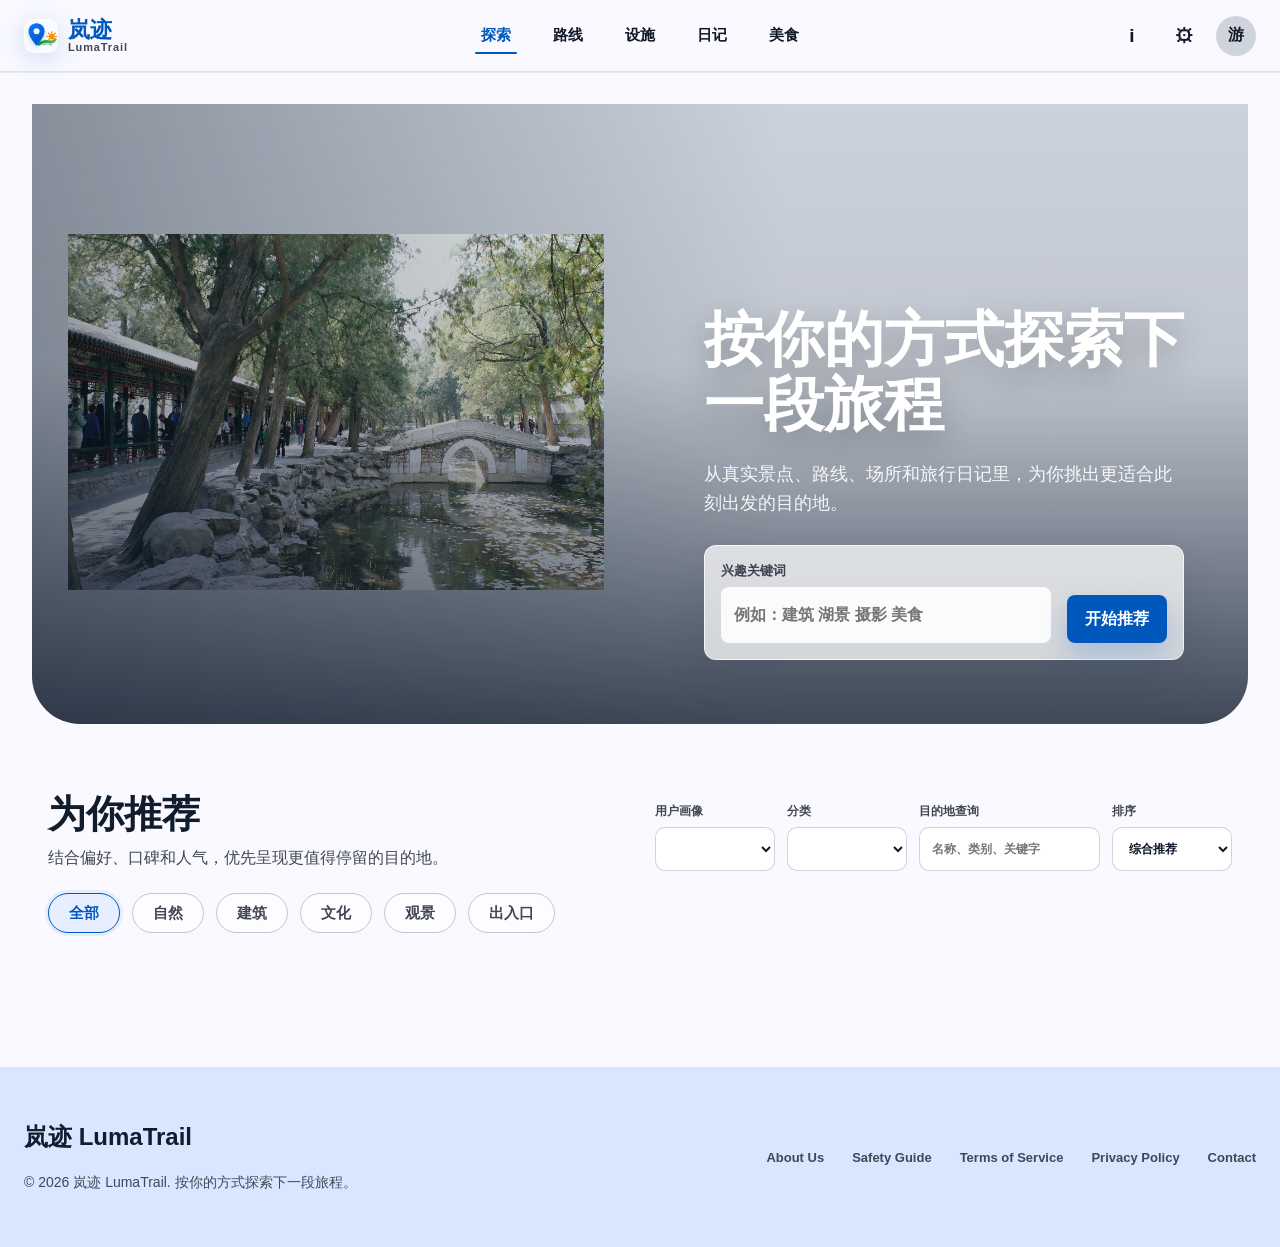
==== web/index.html @ 56fb9deb "Merge branch 'my-feature'" ====
<!doctype html>
<html lang="zh-CN">
<head>
  <meta charset="utf-8">
  <meta name="viewport" content="width=device-width, initial-scale=1">
  <title>岚迹 LumaTrail</title>
  <link rel="icon" href="./assets/brand/lumatrail-logo.svg">
  <link rel="stylesheet" href="./vendor/leaflet.css">
  <link rel="stylesheet" href="./styles.css?v=20260606-brand-lumatrail">
</head>
<body>
  <div class="app-shell">
    <header class="top-nav">
      <a class="brand-mark" href="#recommendView" data-view="recommendView" aria-label="返回岚迹首页">
        <img class="brand-logo" src="./assets/brand/lumatrail-logo.svg" alt="" aria-hidden="true">
        <span class="brand-wordmark">
          <strong>岚迹</strong>
          <small>LumaTrail</small>
        </span>
      </a>
      <nav id="tourTabs" class="tour-tabs" aria-label="功能切换">
        <button type="button" class="tab-button active" data-view="recommendView">探索</button>
        <button type="button" class="tab-button" data-view="routeView">路线</button>
        <button type="button" class="tab-button" data-view="queryView">设施</button>
        <button type="button" class="tab-button" data-view="diaryView">日记</button>
        <button type="button" class="tab-button" data-view="foodView">美食</button>
      </nav>
      <div class="nav-tools" aria-label="用户与状态">
        <button id="statusButton" class="icon-button" type="button" title="数据状态">i</button>
        <button id="settingsButton" class="icon-button" type="button" title="设置">⚙</button>
        <button id="accountButton" class="avatar" type="button" aria-label="当前用户">游</button>
      </div>
    </header>

    <main class="main-stage">
      <section id="recommendView" class="view-panel active explore-view" aria-label="探索与推荐">
        <section class="hero-section">
          <div class="hero-media" aria-hidden="true">
            <img src="./assets/spots/real/summer-long-corridor-commons.jpg" alt="">
          </div>
          <div class="hero-content">
            <h1>按你的方式探索下一段旅程</h1>
            <p>从真实景点、路线、场所和旅行日记里，为你挑出更适合此刻出发的目的地。</p>
            <div class="hero-search glass-panel">
              <label class="search-field" for="preferenceInput">
                <span>兴趣关键词</span>
                <input id="preferenceInput" type="search" placeholder="例如：建筑 湖景 摄影 美食">
              </label>
              <button id="recommendButton" class="primary-button" type="button">开始推荐</button>
            </div>
          </div>
        </section>

        <section class="content-band">
          <div class="section-heading">
            <div>
              <h2>为你推荐</h2>
              <p>结合偏好、口碑和人气，优先呈现更值得停留的目的地。</p>
            </div>
            <div class="inline-controls">
              <label>用户画像<select id="userSelect"></select></label>
              <label>分类<select id="recommendCategory"></select></label>
              <label>目的地查询<input id="recommendKeyword" type="search" placeholder="名称、类别、关键字"></label>
              <label>排序<select id="recommendSort">
                <option value="composite">综合推荐</option>
                <option value="heat">热度优先</option>
                <option value="rating">评分优先</option>
                <option value="interest">兴趣优先</option>
              </select></label>
            </div>
          </div>
          <div class="category-rail" aria-label="推荐分类">
            <button type="button" class="chip active" data-category="">全部</button>
            <button type="button" class="chip" data-category="自然">自然</button>
            <button type="button" class="chip" data-category="建筑">建筑</button>
            <button type="button" class="chip" data-category="文化">文化</button>
            <button type="button" class="chip" data-category="观景">观景</button>
            <button type="button" class="chip" data-category="出入口">出入口</button>
          </div>
          <div id="recommendAlgorithmNote" class="algorithm-note" aria-live="polite"></div>
          <div id="recommendResults" class="destination-grid"></div>
        </section>
      </section>

      <section id="routeView" class="view-panel route-view" aria-label="路线规划">
        <section class="route-shell">
          <div class="map-panel" aria-label="地图区域">
            <div id="map" class="map-canvas"></div>
            <div id="mapFallback" class="fallback-map" hidden>
              <p>地图底图暂未加载，仍可查看节点、路线和推荐结果。</p>
            </div>
            <div id="loadingState" class="loading-state">正在加载目的地地图和道路...</div>
            <div class="map-floating glass-panel">
              <label>地图范围</label>
              <div class="fixed-map-region" aria-label="当前地图范围">颐和园</div>
              <label for="nodeSearchInput">地图节点搜索</label>
              <input id="nodeSearchInput" type="search" placeholder="东宫门、长廊、苏州街..." autocomplete="off">
            </div>
          </div>

          <aside class="route-sidebar" aria-label="路线详情">
            <div class="section-heading compact">
              <div>
                <h1>路线规划</h1>
                <p>选择起点和想去的地方，生成一条更顺路的游览动线。</p>
              </div>
            </div>

            <div class="planner-card glass-panel">
              <p class="eyebrow">当前目的地</p>
              <label>旅行区域<select id="regionPackSelect"></select></label>
            </div>

            <div class="planner-card glass-panel">
              <div class="form-grid">
                <label>起点<select id="startSelect"></select></label>
                <label>终点<select id="goalSelect"></select></label>
              </div>
              <div class="mode-toggle" role="group" aria-label="交通方式">
                <button type="button" class="mode-button active" data-mode="walk">步行</button>
                <button type="button" class="mode-button" data-mode="bike">骑行</button>
              </div>
              <label class="strategy-select">路线策略<select id="routeStrategySelect">
                <option value="distance">最短距离</option>
                <option value="time">最短时间</option>
                <option value="congestion">避开拥挤</option>
                <option value="transport">混合交通</option>
              </select></label>
              <button id="routeButton" type="button" class="primary-button full">生成游览路线</button>
            </div>

            <div class="planner-card glass-panel">
              <p class="eyebrow">室内导航策略</p>
              <label>室内建筑<select id="indoorBuildingSelect"></select></label>
              <div class="form-grid">
                <label>室内起点<select id="indoorStartSelect"></select></label>
                <label>室内终点<select id="indoorGoalSelect"></select></label>
              </div>
              <button id="indoorRouteButton" class="secondary-button full" type="button">生成室内路径</button>
              <div id="indoorRouteResult" class="indoor-result">选择建筑后，可规划室内楼层之间的最短路径。</div>
            </div>

            <div class="quick-filters" aria-label="设施快捷筛选">
              <button type="button" class="chip facility-chip" data-facility="卫生间">卫生间</button>
              <button type="button" class="chip facility-chip" data-facility="咖啡">咖啡</button>
              <button type="button" class="chip facility-chip" data-facility="游客服务">游客服务</button>
              <button type="button" class="chip facility-chip" data-facility="商店">商店</button>
            </div>

            <div class="section-row">
              <h2>多点游览</h2>
              <button id="runMultiButton" type="button" class="small-button">生成环游路线</button>
            </div>
            <div id="multiStopList" class="multi-stop-list"></div>

            <section id="route-summary" class="result-card timeline-card" aria-live="polite">
              <p class="eyebrow">路线提示</p>
              <h3>选择一个终点，地图会为你亮起路线</h3>
              <p>路线卡片会显示预计距离、时间和沿途重点停留点。</p>
            </section>

            <section id="detail-panel" class="detail-panel route-detail-panel" aria-label="地点详情">
              <div class="empty-detail">
                <p class="eyebrow">地点详情</p>
                <h2>选择地图或结果中的地点</h2>
                <p>这里会显示图片、简介、评分、热度、坐标和路线操作。</p>
              </div>
            </section>

            <section class="node-browser glass-panel">
              <div class="section-row">
                <h2>地点列表</h2>
                <span class="algorithm-badge">地图</span>
              </div>
              <div id="nodeList" class="node-list" aria-live="polite"></div>
            </section>
          </aside>
        </section>
      </section>

      <section id="queryView" class="view-panel" aria-label="场所查询">
        <section class="page-header">
          <h1>附近设施</h1>
          <p>从当前位置出发，快速找到卫生间、商店、服务中心和休息点。</p>
        </section>
        <div class="tool-layout">
          <aside class="filter-panel glass-panel">
            <label>当前位置<select id="facilityOriginSelect"></select></label>
            <label>设施类型<select id="facilityTypeSelect"></select></label>
            <label>搜索范围<select id="facilityRangeSelect">
              <option value="300">300 米内</option>
              <option value="600" selected>600 米内</option>
              <option value="1000">1000 米内</option>
              <option value="99999">全部可达</option>
            </select></label>
            <label>关键词<input id="facilityKeyword" type="search" placeholder="例如：卫生间、游客服务、商店"></label>
            <button id="facilitySearchButton" class="primary-button full" type="button">查询设施</button>
          </aside>
          <div id="facilityResults" class="result-list card-list">
            <div class="results-welcome">
              <div class="welcome-illustration">📍</div>
              <h3>查找附近设施</h3>
              <p>选择当前位置与设施类型，点击「查询设施」即可查看卫生间、商店、服务中心等周边设施。</p>
              <div class="welcome-hints">
                <span>🚻 卫生间</span><span>☕ 咖啡厅</span><span>🛍️ 商店</span><span>ℹ️ 游客服务</span>
              </div>
            </div>
          </div>
        </div>
      </section>

      <section id="diaryView" class="view-panel diary-view" aria-label="旅游日记">
        <section class="diary-hero">
          <div>
            <h1>分享你的旅程</h1>
            <p>上传照片、整理文字，让一次游览变成可浏览、可交流的旅行故事。</p>
          </div>
          <div class="upload-panel glass-panel">
            <div class="diary-compose">
              <div class="form-grid">
                <label>日记标题<input id="diaryTitleInput" type="text" placeholder="例如：长廊和昆明湖半日游"></label>
                <label>目的地<input id="diaryDestinationInput" type="text" placeholder="例如：颐和园"></label>
              </div>
              <label>正文<textarea id="diaryContentInput" rows="4" placeholder="记录文字、照片说明、视频片段描述等"></textarea></label>
              <div class="form-grid">
                <label>标签<input id="diaryTagsInput" type="text" placeholder="建筑,湖景,摄影"></label>
                <label>媒体说明<input id="diaryMediaInput" type="text" placeholder="照片/视频文件名或描述"></label>
              </div>
              <label>图片/视频<input id="diaryMediaFileInput" type="file" accept="image/*,video/*" multiple></label>
              <button id="diaryCreateButton" class="primary-button" type="button">保存日记</button>
              <button id="diaryExportButton" class="secondary-button" type="button">导出日记 JSON</button>
              <p class="diary-export-note">导出后可同步到项目数据目录，方便继续维护日记内容。</p>
            </div>
            <button id="aigcDraftButton" class="secondary-button" type="button">填入日记草稿</button>
            <button id="aigcAnimationButton" class="primary-button" type="button">AI 生成分镜脚本</button>
            <button id="aigcImagesButton" class="secondary-button" type="button">AI 分镜配图</button>
            <button id="aigcVideoButton" class="secondary-button" type="button">AI 旅行视频</button>
            <button id="aigcPipelineButton" class="primary-button" type="button">一键生成（脚本+图+视频）</button>
            <p id="aigcServiceStatus" class="aigc-service-status">正在检测 AIGC 服务…</p>
            <div id="aigcStoryboard" class="storyboard-output">
              <div class="storyboard-placeholder">
                <div class="storyboard-icon">🎬</div>
                <p>旅行故事板</p>
                <p class="storyboard-hint">填写日记后，可调用千问 + 万相生成真实分镜、配图与短视频；默认使用免费额度更高的模型组合，未配置 API 时自动回退本地模拟。</p>
              </div>
            </div>
          </div>
        </section>
        <section class="content-band">
          <div class="section-heading">
            <div>
              <h2>社区日记</h2>
              <p>浏览大家的旅行故事，也可以按目的地、标题和正文查找灵感。</p>
            </div>
            <div class="inline-controls">
              <label>范围<select id="diaryScopeSelect">
                <option value="all">全部日记</option>
                <option value="mine">我的日记</option>
              </select></label>
              <label>排序<select id="diarySort">
                <option value="heat">热度优先</option>
                <option value="rating">评分优先</option>
                <option value="interest">兴趣匹配</option>
              </select></label>
              <label>检索方式<select id="diarySearchMode">
                <option value="fulltext">全文检索</option>
                <option value="title">标题精确</option>
                <option value="destination">目的地</option>
              </select></label>
              <label>关键词<input id="diaryKeyword" type="search" placeholder="长廊、夕阳、苏州街"></label>
              <button id="diarySearchButton" class="secondary-button" type="button">检索</button>
            </div>
          </div>
          <div id="diaryAlgorithmNote" class="algorithm-note" aria-live="polite"></div>
          <div id="diaryPager" class="diary-pager" aria-label="日记分页"></div>
          <div id="diaryResults" class="diary-masonry"></div>
        </section>
      </section>

      <section id="foodView" class="view-panel" aria-label="美食推荐">
        <section class="page-header">
          <h1>周边美食</h1>
          <p>根据当前位置、菜系偏好、口碑和步行距离，挑出更合适的休息与用餐地点。</p>
        </section>
        <div class="tool-layout">
          <aside class="filter-panel glass-panel">
            <label>当前景点<select id="foodSpotSelect"></select></label>
            <label>菜系<select id="cuisineSelect"></select></label>
            <label>排序<select id="foodSortSelect">
              <option value="composite">综合推荐</option>
              <option value="heat">热度优先</option>
              <option value="rating">评分优先</option>
              <option value="distance">距离最近</option>
            </select></label>
            <label>模糊搜索<input id="foodKeyword" type="search" placeholder="北京菜、咖啡、烤鸭"></label>
            <button id="foodRecommendButton" class="primary-button full" type="button">推荐美食</button>
          </aside>
          <div id="foodAlgorithmNote" class="algorithm-note" aria-live="polite"></div>
          <div id="foodResults" class="result-list card-list">
            <div class="results-welcome">
              <div class="welcome-illustration">🍽️</div>
              <h3>探索周边美食</h3>
              <p>选择当前景点与菜系偏好，点击「推荐美食」发现附近餐厅，结合评分、热度和距离智能排序。</p>
              <div class="welcome-hints">
                <span>🥘 北京菜</span><span>☕ 咖啡</span><span>🍜 面馆</span><span>🥤 茶饮</span>
              </div>
            </div>
          </div>
        </div>
      </section>

    </main>

    <footer class="site-footer" aria-label="全局页脚">
      <div class="footer-inner">
        <div class="footer-brand">
          <strong>岚迹 LumaTrail</strong>
          <p>© 2026 岚迹 LumaTrail. 按你的方式探索下一段旅程。</p>
        </div>
        <nav class="footer-links" aria-label="辅助链接">
          <a href="#recommendView" data-view="recommendView">About Us</a>
          <a href="#routeView" data-view="routeView">Safety Guide</a>
          <a href="#diaryView" data-view="diaryView">Terms of Service</a>
          <a href="#foodView" data-view="foodView">Privacy Policy</a>
          <a href="#queryView" data-view="queryView">Contact</a>
        </nav>
      </div>
    </footer>

    <div id="diaryModal" class="diary-modal" hidden role="dialog" aria-modal="true" aria-labelledby="diaryModalTitle">
      <div class="diary-modal-backdrop" data-diary-close></div>
      <article class="diary-modal-card" tabindex="-1">
        <button class="diary-modal-close" type="button" data-diary-close aria-label="关闭日记详情">×</button>
        <img id="diaryModalImage" class="diary-modal-image" src="./assets/spots/real/summer-seventeen-arch-bridge.jpg" alt="">
        <div class="diary-modal-body">
          <div id="diaryModalMeta" class="diary-card-meta"></div>
          <h2 id="diaryModalTitle"></h2>
          <p id="diaryModalContent"></p>
          <div id="diaryModalTags" class="diary-tag-row"></div>
          <div class="diary-review-panel" aria-label="日记评分与评论">
            <div class="review-header">
              <strong>给这篇日记评分</strong>
              <span id="diaryReviewHint">选择 1-5 星并留下评论</span>
            </div>
            <div id="diaryStarPicker" class="star-picker" role="radiogroup" aria-label="选择评分">
              <button type="button" role="radio" data-rating="1" aria-label="1 星">★</button>
              <button type="button" role="radio" data-rating="2" aria-label="2 星">★</button>
              <button type="button" role="radio" data-rating="3" aria-label="3 星">★</button>
              <button type="button" role="radio" data-rating="4" aria-label="4 星">★</button>
              <button type="button" role="radio" data-rating="5" aria-label="5 星">★</button>
            </div>
            <textarea id="diaryCommentInput" rows="3" placeholder="写下你的观感，比如路线是否有帮助、照片是否吸引你..."></textarea>
            <button id="diarySubmitReviewButton" class="primary-button diary-submit-review" type="button">提交评价</button>
          </div>
          <section class="diary-comments" aria-label="日记评论">
            <div class="review-header">
              <strong>评论</strong>
              <span id="diaryCommentCount">0 条</span>
            </div>
            <div id="diaryCommentList" class="diary-comment-list"></div>
          </section>
        </div>
      </article>
    </div>

    <div id="accountModal" class="app-modal" hidden role="dialog" aria-modal="true" aria-labelledby="accountModalTitle">
      <div class="app-modal-backdrop" data-modal-close="accountModal"></div>
      <article class="app-modal-card account-card" tabindex="-1">
        <button class="diary-modal-close" type="button" data-modal-close="accountModal" aria-label="关闭账号面板">×</button>
        <div class="modal-heading account-heading">
          <div>
            <p class="eyebrow">Account</p>
            <h2 id="accountModalTitle">我的岚迹账号</h2>
          </div>
          <span id="accountIdBadge" class="account-id-badge">ID --</span>
        </div>
        <section class="account-profile">
          <div class="account-avatar" id="accountAvatarLarge">游</div>
          <div>
            <h3 id="accountNameDisplay">未登录</h3>
            <p id="accountEmailDisplay">登录后，推荐、日记评论、路线偏好和界面设置会保存在当前浏览器。</p>
            <p id="accountBioDisplay" class="account-bio">把这里当成你的旅行首页。</p>
          </div>
        </section>
        <div class="account-stats">
          <span><strong id="profileDiaryCount">0</strong>日记</span>
          <span><strong id="profileCommentCount">0</strong>评论</span>
          <span><strong id="profilePreferenceCount">0</strong>偏好</span>
        </div>
        <div class="account-workspace">
          <aside class="account-sidebar" aria-label="账号中心导航">
            <button class="account-tab-button active" type="button" data-account-tab="overviewPanel">概览</button>
            <button class="account-tab-button" type="button" data-account-tab="profilePanel">个人资料</button>
            <button class="account-tab-button" type="button" data-account-tab="preferencePanel">旅行偏好</button>
            <button class="account-tab-button" type="button" data-account-tab="securityPanel">账号安全</button>
            <button class="account-tab-button" type="button" data-account-tab="switchPanel">切换账号</button>
          </aside>
          <div class="account-panels">
            <section id="overviewPanel" class="account-section active" data-account-panel>
              <div class="account-section-title">
                <h3>账号概览</h3>
                <p>你的旅行资料会影响推荐、路线默认方式和日记互动身份。</p>
              </div>
              <div class="account-overview-grid">
                <article>
                  <span>账号身份</span>
                  <strong id="overviewAccountLabel">游客账号</strong>
                  <p id="overviewAccountMeta">当前浏览器本地保存</p>
                </article>
                <article>
                  <span>默认偏好</span>
                  <strong id="overviewPreferenceLabel">历史 / 建筑</strong>
                  <p>用于探索页的个性化排序</p>
                </article>
                <article>
                  <span>出行方式</span>
                  <strong id="overviewRouteLabel">步行</strong>
                  <p>路线页会优先使用该方式</p>
                </article>
              </div>
              <div class="account-actions">
                <button class="primary-button" type="button" data-account-tab="profilePanel">编辑资料</button>
                <button class="secondary-button" type="button" data-account-tab="preferencePanel">调整偏好</button>
              </div>
            </section>
            <section id="profilePanel" class="account-section" data-account-panel>
              <div class="account-section-title">
                <h3>个人资料</h3>
                <p>这些信息会展示在你的日记、评论和个人化推荐中。</p>
              </div>
              <div class="form-grid">
                <label>账号 ID<input id="profileIdInput" type="number" min="1" step="1" placeholder="可改为容易记住的数字 ID"></label>
                <label>昵称<input id="profileNameInput" type="text" placeholder="例如：湖边漫游者"></label>
              </div>
              <div class="form-grid">
                <label>邮箱<input id="profileEmailInput" type="email" placeholder="you@example.com"></label>
                <label>所在城市<input id="profileHomeCityInput" type="text" placeholder="例如：北京"></label>
              </div>
              <label>个人简介<textarea id="profileBioInput" rows="3" placeholder="写一句你喜欢怎样旅行"></textarea></label>
              <div class="account-actions">
                <button id="saveProfileButton" class="primary-button" type="button">保存资料</button>
                <button id="logoutButton" class="secondary-button" type="button">退出登录</button>
              </div>
            </section>
            <section id="preferencePanel" class="account-section" data-account-panel>
              <div class="account-section-title">
                <h3>旅行偏好</h3>
                <p>系统会根据这些偏好调整目的地、日记和路线体验。</p>
              </div>
              <label>兴趣标签<input id="profileTagsInput" type="text" placeholder="湖景, 摄影, 安静"></label>
              <div class="form-grid">
                <label>默认出行方式<select id="profileRouteModeSelect">
                  <option value="walk">步行</option>
                  <option value="bike">骑行</option>
                </select></label>
                <label>头像颜色<select id="profileAvatarColorSelect">
                  <option value="#0058bc">海湾蓝</option>
                  <option value="#008733">庭院绿</option>
                  <option value="#fd8b00">日落橙</option>
                  <option value="#7c3aed">花影紫</option>
                </select></label>
              </div>
              <button id="savePreferenceButton" class="primary-button full" type="button">保存偏好</button>
            </section>
            <section id="securityPanel" class="account-section" data-account-panel>
              <div class="account-section-title">
                <h3>账号安全</h3>
                <p>这是本地演示账号密码，只保存在当前浏览器中。</p>
              </div>
              <div class="form-grid">
                <label>当前密码<input id="currentPasswordInput" type="password" autocomplete="current-password" placeholder="演示账号默认 demo123"></label>
                <label>新密码<input id="newPasswordInput" type="password" autocomplete="new-password" placeholder="至少 6 位"></label>
              </div>
              <button id="savePasswordButton" class="primary-button" type="button">更新密码</button>
            </section>
            <section id="switchPanel" class="account-section" data-account-panel>
              <div class="account-section-title">
                <h3>切换或创建账号</h3>
                <p>可以使用演示账号快速切换，也可以创建一个新的本地旅行身份。</p>
              </div>
              <div class="account-auth-grid">
                <div class="account-auth-card">
                  <h4>登录已有账号</h4>
                  <label>账号 ID 或邮箱<input id="loginIdentifierInput" type="text" autocomplete="username" placeholder="例如：1 或 you@example.com"></label>
                  <label>密码<input id="loginPasswordInput" type="password" autocomplete="current-password" placeholder="演示账号默认 demo123"></label>
                  <label>快速选择演示账号<select id="loginUserSelect"></select></label>
                  <div class="account-actions">
                    <button id="loginButton" class="primary-button" type="button">登录</button>
                    <button id="quickLoginButton" class="secondary-button" type="button">使用所选账号</button>
                  </div>
                </div>
                <div class="account-auth-card">
                  <h4>创建新账号</h4>
                  <label>昵称<input id="signupNameInput" type="text" autocomplete="name" placeholder="例如：颐和园探索者"></label>
                  <label>邮箱<input id="signupEmailInput" type="email" autocomplete="email" placeholder="new@example.com"></label>
                  <div class="form-grid">
                    <label>密码<input id="signupPasswordInput" type="password" autocomplete="new-password" placeholder="至少 6 位"></label>
                    <label>城市<input id="signupHomeCityInput" type="text" placeholder="例如：北京"></label>
                  </div>
                  <label>偏好标签<input id="signupTagsInput" type="text" placeholder="建筑, 湖景, 美食"></label>
                  <button id="signupButton" class="secondary-button full" type="button">创建并登录</button>
                </div>
              </div>
            </section>
          </div>
        </div>
        <p id="accountFeedback" class="modal-feedback" aria-live="polite"></p>
      </article>
    </div>

    <div id="statusModal" class="app-modal" hidden role="dialog" aria-modal="true" aria-labelledby="statusModalTitle">
      <div class="app-modal-backdrop" data-modal-close="statusModal"></div>
      <article class="app-modal-card compact-modal-card">
        <button class="diary-modal-close" type="button" data-modal-close="statusModal" aria-label="关闭状态面板">×</button>
        <div class="modal-heading">
          <p class="eyebrow">Status</p>
          <h2 id="statusModalTitle">数据状态</h2>
        </div>
        <div id="statusSummary" class="status-grid"></div>
      </article>
    </div>

    <div id="settingsModal" class="app-modal" hidden role="dialog" aria-modal="true" aria-labelledby="settingsModalTitle">
      <div class="app-modal-backdrop" data-modal-close="settingsModal"></div>
      <article class="app-modal-card compact-modal-card">
        <button class="diary-modal-close" type="button" data-modal-close="settingsModal" aria-label="关闭设置面板">×</button>
        <div class="modal-heading">
          <p class="eyebrow">Settings</p>
          <h2 id="settingsModalTitle">应用设置</h2>
        </div>
        <label>视觉模式<select id="themeSelect">
          <option value="light">明亮旅行风格</option>
          <option value="soft">柔和浅蓝风格</option>
        </select></label>
        <label>默认打开页面<select id="defaultViewSelect">
          <option value="recommendView">探索</option>
          <option value="routeView">路线</option>
          <option value="queryView">设施</option>
          <option value="diaryView">日记</option>
          <option value="foodView">美食</option>
        </select></label>
        <label>默认路线方式<select id="defaultRouteModeSelect">
          <option value="walk">步行</option>
          <option value="bike">骑行</option>
        </select></label>
        <label>日记默认排序<select id="defaultDiarySortSelect">
          <option value="heat">热度优先</option>
          <option value="rating">评分优先</option>
          <option value="interest">兴趣匹配</option>
        </select></label>
        <label class="toggle-row"><input id="aigcEnabledToggle" type="checkbox"> 启用真实 AIGC 分镜接口</label>
        <label>AIGC Base URL<input id="aigcBaseUrlInput" type="url" placeholder="https://dashscope.aliyuncs.com/compatible-mode/v1"></label>
        <label>AIGC 模型<input id="aigcModelInput" type="text" placeholder="qwen-plus"></label>
        <label>AIGC API Key<input id="aigcApiKeyInput" type="password" autocomplete="off" placeholder="仅保存在当前浏览器"></label>
        <label class="toggle-row"><input id="compactCardsToggle" type="checkbox"> 紧凑卡片显示</label>
        <button id="saveSettingsButton" class="primary-button full" type="button">保存设置</button>
        <p id="settingsFeedback" class="modal-feedback" aria-live="polite"></p>
      </article>
    </div>

    <div id="indoorMapModal" class="app-modal indoor-map-modal" hidden role="dialog" aria-modal="true" aria-labelledby="indoorMapModalTitle">
      <div class="app-modal-backdrop" data-modal-close="indoorMapModal"></div>
      <article class="app-modal-card indoor-map-modal-card" tabindex="-1">
        <button class="diary-modal-close" type="button" data-modal-close="indoorMapModal" aria-label="关闭室内路径图">×</button>
        <div class="modal-heading">
          <p class="eyebrow">Indoor Navigation</p>
          <h2 id="indoorMapModalTitle">室内路径图</h2>
        </div>
        <div id="indoorMapModalBody"></div>
      </article>
    </div>

    <nav class="mobile-nav" aria-label="移动端功能切换">
      <button type="button" class="mobile-tab active" data-view="recommendView">探索</button>
      <button type="button" class="mobile-tab" data-view="routeView">路线</button>
      <button type="button" class="mobile-tab" data-view="queryView">查询</button>
      <button type="button" class="mobile-tab" data-view="diaryView">日记</button>
      <button type="button" class="mobile-tab" data-view="foodView">美食</button>
    </nav>
  </div>

  <script src="./vendor/leaflet.js"></script>
  <script src="./app.js?v=20260606-indoor-navigation"></script>
</body>
</html>
---- web/vendor/leaflet.css ----
/* required styles */

.leaflet-pane,
.leaflet-tile,
.leaflet-marker-icon,
.leaflet-marker-shadow,
.leaflet-tile-container,
.leaflet-pane > svg,
.leaflet-pane > canvas,
.leaflet-zoom-box,
.leaflet-image-layer,
.leaflet-layer {
	position: absolute;
	left: 0;
	top: 0;
	}
.leaflet-container {
	overflow: hidden;
	}
.leaflet-tile,
.leaflet-marker-icon,
.leaflet-marker-shadow {
	-webkit-user-select: none;
	   -moz-user-select: none;
	        user-select: none;
	  -webkit-user-drag: none;
	}
/* Prevents IE11 from highlighting tiles in blue */
.leaflet-tile::selection {
	background: transparent;
}
/* Safari renders non-retina tile on retina better with this, but Chrome is worse */
.leaflet-safari .leaflet-tile {
	image-rendering: -webkit-optimize-contrast;
	}
/* hack that prevents hw layers "stretching" when loading new tiles */
.leaflet-safari .leaflet-tile-container {
	width: 1600px;
	height: 1600px;
	-webkit-transform-origin: 0 0;
	}
.leaflet-marker-icon,
.leaflet-marker-shadow {
	display: block;
	}
/* .leaflet-container svg: reset svg max-width decleration shipped in Joomla! (joomla.org) 3.x */
/* .leaflet-container img: map is broken in FF if you have max-width: 100% on tiles */
.leaflet-container .leaflet-overlay-pane svg {
	max-width: none !important;
	max-height: none !important;
	}
.leaflet-container .leaflet-marker-pane img,
.leaflet-container .leaflet-shadow-pane img,
.leaflet-container .leaflet-tile-pane img,
.leaflet-container img.leaflet-image-layer,
.leaflet-container .leaflet-tile {
	max-width: none !important;
	max-height: none !important;
	width: auto;
	padding: 0;
	}

.leaflet-container img.leaflet-tile {
	/* See: https://bugs.chromium.org/p/chromium/issues/detail?id=600120 */
	mix-blend-mode: plus-lighter;
}

.leaflet-container.leaflet-touch-zoom {
	-ms-touch-action: pan-x pan-y;
	touch-action: pan-x pan-y;
	}
.leaflet-container.leaflet-touch-drag {
	-ms-touch-action: pinch-zoom;
	/* Fallback for FF which doesn't support pinch-zoom */
	touch-action: none;
	touch-action: pinch-zoom;
}
.leaflet-container.leaflet-touch-drag.leaflet-touch-zoom {
	-ms-touch-action: none;
	touch-action: none;
}
.leaflet-container {
	-webkit-tap-highlight-color: transparent;
}
.leaflet-container a {
	-webkit-tap-highlight-color: rgba(51, 181, 229, 0.4);
}
.leaflet-tile {
	filter: inherit;
	visibility: hidden;
	}
.leaflet-tile-loaded {
	visibility: inherit;
	}
.leaflet-zoom-box {
	width: 0;
	height: 0;
	-moz-box-sizing: border-box;
	     box-sizing: border-box;
	z-index: 800;
	}
/* workaround for https://bugzilla.mozilla.org/show_bug.cgi?id=888319 */
.leaflet-overlay-pane svg {
	-moz-user-select: none;
	}

.leaflet-pane         { z-index: 400; }

.leaflet-tile-pane    { z-index: 200; }
.leaflet-overlay-pane { z-index: 400; }
.leaflet-shadow-pane  { z-index: 500; }
.leaflet-marker-pane  { z-index: 600; }
.leaflet-tooltip-pane   { z-index: 650; }
.leaflet-popup-pane   { z-index: 700; }

.leaflet-map-pane canvas { z-index: 100; }
.leaflet-map-pane svg    { z-index: 200; }

.leaflet-vml-shape {
	width: 1px;
	height: 1px;
	}
.lvml {
	behavior: url(#default#VML);
	display: inline-block;
	position: absolute;
	}


/* control positioning */

.leaflet-control {
	position: relative;
	z-index: 800;
	pointer-events: visiblePainted; /* IE 9-10 doesn't have auto */
	pointer-events: auto;
	}
.leaflet-top,
.leaflet-bottom {
	position: absolute;
	z-index: 1000;
	pointer-events: none;
	}
.leaflet-top {
	top: 0;
	}
.leaflet-right {
	right: 0;
	}
.leaflet-bottom {
	bottom: 0;
	}
.leaflet-left {
	left: 0;
	}
.leaflet-control {
	float: left;
	clear: both;
	}
.leaflet-right .leaflet-control {
	float: right;
	}
.leaflet-top .leaflet-control {
	margin-top: 10px;
	}
.leaflet-bottom .leaflet-control {
	margin-bottom: 10px;
	}
.leaflet-left .leaflet-control {
	margin-left: 10px;
	}
.leaflet-right .leaflet-control {
	margin-right: 10px;
	}


/* zoom and fade animations */

.leaflet-fade-anim .leaflet-popup {
	opacity: 0;
	-webkit-transition: opacity 0.2s linear;
	   -moz-transition: opacity 0.2s linear;
	        transition: opacity 0.2s linear;
	}
.leaflet-fade-anim .leaflet-map-pane .leaflet-popup {
	opacity: 1;
	}
.leaflet-zoom-animated {
	-webkit-transform-origin: 0 0;
	    -ms-transform-origin: 0 0;
	        transform-origin: 0 0;
	}
svg.leaflet-zoom-animated {
	will-change: transform;
}

.leaflet-zoom-anim .leaflet-zoom-animated {
	-webkit-transition: -webkit-transform 0.25s cubic-bezier(0,0,0.25,1);
	   -moz-transition:    -moz-transform 0.25s cubic-bezier(0,0,0.25,1);
	        transition:         transform 0.25s cubic-bezier(0,0,0.25,1);
	}
.leaflet-zoom-anim .leaflet-tile,
.leaflet-pan-anim .leaflet-tile {
	-webkit-transition: none;
	   -moz-transition: none;
	        transition: none;
	}

.leaflet-zoom-anim .leaflet-zoom-hide {
	visibility: hidden;
	}


/* cursors */

.leaflet-interactive {
	cursor: pointer;
	}
.leaflet-grab {
	cursor: -webkit-grab;
	cursor:    -moz-grab;
	cursor:         grab;
	}
.leaflet-crosshair,
.leaflet-crosshair .leaflet-interactive {
	cursor: crosshair;
	}
.leaflet-popup-pane,
.leaflet-control {
	cursor: auto;
	}
.leaflet-dragging .leaflet-grab,
.leaflet-dragging .leaflet-grab .leaflet-interactive,
.leaflet-dragging .leaflet-marker-draggable {
	cursor: move;
	cursor: -webkit-grabbing;
	cursor:    -moz-grabbing;
	cursor:         grabbing;
	}

/* marker & overlays interactivity */
.leaflet-marker-icon,
.leaflet-marker-shadow,
.leaflet-image-layer,
.leaflet-pane > svg path,
.leaflet-tile-container {
	pointer-events: none;
	}

.leaflet-marker-icon.leaflet-interactive,
.leaflet-image-layer.leaflet-interactive,
.leaflet-pane > svg path.leaflet-interactive,
svg.leaflet-image-layer.leaflet-interactive path {
	pointer-events: visiblePainted; /* IE 9-10 doesn't have auto */
	pointer-events: auto;
	}

/* visual tweaks */

.leaflet-container {
	background: #ddd;
	outline-offset: 1px;
	}
.leaflet-container a {
	color: #0078A8;
	}
.leaflet-zoom-box {
	border: 2px dotted #38f;
	background: rgba(255,255,255,0.5);
	}


/* general typography */
.leaflet-container {
	font-family: "Helvetica Neue", Arial, Helvetica, sans-serif;
	font-size: 12px;
	font-size: 0.75rem;
	line-height: 1.5;
	}


/* general toolbar styles */

.leaflet-bar {
	box-shadow: 0 1px 5px rgba(0,0,0,0.65);
	border-radius: 4px;
	}
.leaflet-bar a {
	background-color: #fff;
	border-bottom: 1px solid #ccc;
	width: 26px;
	height: 26px;
	line-height: 26px;
	display: block;
	text-align: center;
	text-decoration: none;
	color: black;
	}
.leaflet-bar a,
.leaflet-control-layers-toggle {
	background-position: 50% 50%;
	background-repeat: no-repeat;
	display: block;
	}
.leaflet-bar a:hover,
.leaflet-bar a:focus {
	background-color: #f4f4f4;
	}
.leaflet-bar a:first-child {
	border-top-left-radius: 4px;
	border-top-right-radius: 4px;
	}
.leaflet-bar a:last-child {
	border-bottom-left-radius: 4px;
	border-bottom-right-radius: 4px;
	border-bottom: none;
	}
.leaflet-bar a.leaflet-disabled {
	cursor: default;
	background-color: #f4f4f4;
	color: #bbb;
	}

.leaflet-touch .leaflet-bar a {
	width: 30px;
	height: 30px;
	line-height: 30px;
	}
.leaflet-touch .leaflet-bar a:first-child {
	border-top-left-radius: 2px;
	border-top-right-radius: 2px;
	}
.leaflet-touch .leaflet-bar a:last-child {
	border-bottom-left-radius: 2px;
	border-bottom-right-radius: 2px;
	}

/* zoom control */

.leaflet-control-zoom-in,
.leaflet-control-zoom-out {
	font: bold 18px 'Lucida Console', Monaco, monospace;
	text-indent: 1px;
	}

.leaflet-touch .leaflet-control-zoom-in, .leaflet-touch .leaflet-control-zoom-out  {
	font-size: 22px;
	}


/* layers control */

.leaflet-control-layers {
	box-shadow: 0 1px 5px rgba(0,0,0,0.4);
	background: #fff;
	border-radius: 5px;
	}
.leaflet-control-layers-toggle {
	background-image: url(images/layers.png);
	width: 36px;
	height: 36px;
	}
.leaflet-retina .leaflet-control-layers-toggle {
	background-image: url(images/layers-2x.png);
	background-size: 26px 26px;
	}
.leaflet-touch .leaflet-control-layers-toggle {
	width: 44px;
	height: 44px;
	}
.leaflet-control-layers .leaflet-control-layers-list,
.leaflet-control-layers-expanded .leaflet-control-layers-toggle {
	display: none;
	}
.leaflet-control-layers-expanded .leaflet-control-layers-list {
	display: block;
	position: relative;
	}
.leaflet-control-layers-expanded {
	padding: 6px 10px 6px 6px;
	color: #333;
	background: #fff;
	}
.leaflet-control-layers-scrollbar {
	overflow-y: scroll;
	overflow-x: hidden;
	padding-right: 5px;
	}
.leaflet-control-layers-selector {
	margin-top: 2px;
	position: relative;
	top: 1px;
	}
.leaflet-control-layers label {
	display: block;
	font-size: 13px;
	font-size: 1.08333em;
	}
.leaflet-control-layers-separator {
	height: 0;
	border-top: 1px solid #ddd;
	margin: 5px -10px 5px -6px;
	}

/* Default icon URLs */
.leaflet-default-icon-path { /* used only in path-guessing heuristic, see L.Icon.Default */
	background-image: url(images/marker-icon.png);
	}


/* attribution and scale controls */

.leaflet-container .leaflet-control-attribution {
	background: #fff;
	background: rgba(255, 255, 255, 0.8);
	margin: 0;
	}
.leaflet-control-attribution,
.leaflet-control-scale-line {
	padding: 0 5px;
	color: #333;
	line-height: 1.4;
	}
.leaflet-control-attribution a {
	text-decoration: none;
	}
.leaflet-control-attribution a:hover,
.leaflet-control-attribution a:focus {
	text-decoration: underline;
	}
.leaflet-attribution-flag {
	display: inline !important;
	vertical-align: baseline !important;
	width: 1em;
	height: 0.6669em;
	}
.leaflet-left .leaflet-control-scale {
	margin-left: 5px;
	}
.leaflet-bottom .leaflet-control-scale {
	margin-bottom: 5px;
	}
.leaflet-control-scale-line {
	border: 2px solid #777;
	border-top: none;
	line-height: 1.1;
	padding: 2px 5px 1px;
	white-space: nowrap;
	-moz-box-sizing: border-box;
	     box-sizing: border-box;
	background: rgba(255, 255, 255, 0.8);
	text-shadow: 1px 1px #fff;
	}
.leaflet-control-scale-line:not(:first-child) {
	border-top: 2px solid #777;
	border-bottom: none;
	margin-top: -2px;
	}
.leaflet-control-scale-line:not(:first-child):not(:last-child) {
	border-bottom: 2px solid #777;
	}

.leaflet-touch .leaflet-control-attribution,
.leaflet-touch .leaflet-control-layers,
.leaflet-touch .leaflet-bar {
	box-shadow: none;
	}
.leaflet-touch .leaflet-control-layers,
.leaflet-touch .leaflet-bar {
	border: 2px solid rgba(0,0,0,0.2);
	background-clip: padding-box;
	}


/* popup */

.leaflet-popup {
	position: absolute;
	text-align: center;
	margin-bottom: 20px;
	}
.leaflet-popup-content-wrapper {
	padding: 1px;
	text-align: left;
	border-radius: 12px;
	}
.leaflet-popup-content {
	margin: 13px 24px 13px 20px;
	line-height: 1.3;
	font-size: 13px;
	font-size: 1.08333em;
	min-height: 1px;
	}
.leaflet-popup-content p {
	margin: 17px 0;
	margin: 1.3em 0;
	}
.leaflet-popup-tip-container {
	width: 40px;
	height: 20px;
	position: absolute;
	left: 50%;
	margin-top: -1px;
	margin-left: -20px;
	overflow: hidden;
	pointer-events: none;
	}
.leaflet-popup-tip {
	width: 17px;
	height: 17px;
	padding: 1px;

	margin: -10px auto 0;
	pointer-events: auto;

	-webkit-transform: rotate(45deg);
	   -moz-transform: rotate(45deg);
	    -ms-transform: rotate(45deg);
	        transform: rotate(45deg);
	}
.leaflet-popup-content-wrapper,
.leaflet-popup-tip {
	background: white;
	color: #333;
	box-shadow: 0 3px 14px rgba(0,0,0,0.4);
	}
.leaflet-container a.leaflet-popup-close-button {
	position: absolute;
	top: 0;
	right: 0;
	border: none;
	text-align: center;
	width: 24px;
	height: 24px;
	font: 16px/24px Tahoma, Verdana, sans-serif;
	color: #757575;
	text-decoration: none;
	background: transparent;
	}
.leaflet-container a.leaflet-popup-close-button:hover,
.leaflet-container a.leaflet-popup-close-button:focus {
	color: #585858;
	}
.leaflet-popup-scrolled {
	overflow: auto;
	}

.leaflet-oldie .leaflet-popup-content-wrapper {
	-ms-zoom: 1;
	}
.leaflet-oldie .leaflet-popup-tip {
	width: 24px;
	margin: 0 auto;

	-ms-filter: "progid:DXImageTransform.Microsoft.Matrix(M11=0.70710678, M12=0.70710678, M21=-0.70710678, M22=0.70710678)";
	filter: progid:DXImageTransform.Microsoft.Matrix(M11=0.70710678, M12=0.70710678, M21=-0.70710678, M22=0.70710678);
	}

.leaflet-oldie .leaflet-control-zoom,
.leaflet-oldie .leaflet-control-layers,
.leaflet-oldie .leaflet-popup-content-wrapper,
.leaflet-oldie .leaflet-popup-tip {
	border: 1px solid #999;
	}


/* div icon */

.leaflet-div-icon {
	background: #fff;
	border: 1px solid #666;
	}


/* Tooltip */
/* Base styles for the element that has a tooltip */
.leaflet-tooltip {
	position: absolute;
	padding: 6px;
	background-color: #fff;
	border: 1px solid #fff;
	border-radius: 3px;
	color: #222;
	white-space: nowrap;
	-webkit-user-select: none;
	-moz-user-select: none;
	-ms-user-select: none;
	user-select: none;
	pointer-events: none;
	box-shadow: 0 1px 3px rgba(0,0,0,0.4);
	}
.leaflet-tooltip.leaflet-interactive {
	cursor: pointer;
	pointer-events: auto;
	}
.leaflet-tooltip-top:before,
.leaflet-tooltip-bottom:before,
.leaflet-tooltip-left:before,
.leaflet-tooltip-right:before {
	position: absolute;
	pointer-events: none;
	border: 6px solid transparent;
	background: transparent;
	content: "";
	}

/* Directions */

.leaflet-tooltip-bottom {
	margin-top: 6px;
}
.leaflet-tooltip-top {
	margin-top: -6px;
}
.leaflet-tooltip-bottom:before,
.leaflet-tooltip-top:before {
	left: 50%;
	margin-left: -6px;
	}
.leaflet-tooltip-top:before {
	bottom: 0;
	margin-bottom: -12px;
	border-top-color: #fff;
	}
.leaflet-tooltip-bottom:before {
	top: 0;
	margin-top: -12px;
	margin-left: -6px;
	border-bottom-color: #fff;
	}
.leaflet-tooltip-left {
	margin-left: -6px;
}
.leaflet-tooltip-right {
	margin-left: 6px;
}
.leaflet-tooltip-left:before,
.leaflet-tooltip-right:before {
	top: 50%;
	margin-top: -6px;
	}
.leaflet-tooltip-left:before {
	right: 0;
	margin-right: -12px;
	border-left-color: #fff;
	}
.leaflet-tooltip-right:before {
	left: 0;
	margin-left: -12px;
	border-right-color: #fff;
	}

/* Printing */

@media print {
	/* Prevent printers from removing background-images of controls. */
	.leaflet-control {
		-webkit-print-color-adjust: exact;
		print-color-adjust: exact;
		}
	}
---- web/styles.css ----
:root {
  --surface: #f7f8fc;
  --surface-low: #eef1fb;
  --surface-container: #e4e9f8;
  --surface-high: #d6ddf5;
  --card: #ffffff;
  --glass: rgba(255, 255, 255, 0.78);
  --ink: #0f172a;
  --muted: #3b4252;
  --subtle: #697184;
  --outline: #c8cddb;
  --primary: #0058bc;
  --primary-bright: #006fe6;
  --secondary: #f57c00;
  --secondary-deep: #9a4d00;
  --tertiary: #007a2e;
  --danger: #c62828;
  --shadow: 0 4px 24px rgba(0, 88, 188, 0.10), 0 12px 48px rgba(17, 28, 45, 0.06);
  --soft-shadow: 0 2px 12px rgba(17, 28, 45, 0.06);
  --radius-sm: 8px;
  --radius-md: 12px;
  --radius-lg: 16px;
  --radius-xl: 24px;
  --nav-height: 64px;
  --transition: 0.2s cubic-bezier(0.4, 0, 0.2, 1);
  font-family: Inter, "Segoe UI", "Microsoft YaHei", "PingFang SC", Arial, sans-serif;
}

/* Visual refresh: align the working app with the Stitch travel product direction. */
body {
  background: #f9f9ff;
}

.top-nav {
  height: 72px;
  background: rgba(249, 249, 255, 0.88);
  box-shadow: 0 1px 0 rgba(17, 28, 45, 0.07);
}

.brand-dot {
  display: none;
}

.brand-mark {
  color: #0058bc;
  font-size: 26px;
  letter-spacing: 0;
}

.brand-logo {
  display: block;
  width: 34px;
  height: 34px;
  flex: 0 0 34px;
  color: #0058bc;
}

.tour-tabs {
  gap: 30px;
}

.tab-button {
  color: #111827;
  border-radius: 0;
  font-size: 15px;
  min-height: 44px;
}

.tab-button:hover {
  background: transparent;
}

.tab-button.active::after {
  right: 0;
  left: 0;
  height: 2px;
}

.icon-button {
  color: #111827;
  font-size: 17px;
}

.avatar {
  background: #cfd3dc;
  color: #111827;
  box-shadow: none;
}

.hero-section {
  width: min(1280px, calc(100% - 64px));
  min-height: 620px;
  margin: 32px auto 68px;
  border-radius: 0 0 48px 48px;
  background: #d4dae3;
  box-shadow: none;
}

.hero-section::before {
  display: none;
}

.hero-media {
  inset: 0;
  width: 100%;
  display: block;
  opacity: 1;
}

.hero-media img {
  width: 100%;
  height: 100%;
  border: 0;
  border-radius: 0;
  padding: 0;
  object-fit: cover;
  box-shadow: none;
  filter: saturate(1.06) contrast(1.02);
}

.hero-media::after,
.diary-hero::after {
  content: "";
  position: absolute;
  inset: 0;
  pointer-events: none;
  background:
    linear-gradient(180deg, rgba(17, 28, 45, 0.02) 0%, rgba(17, 28, 45, 0.08) 42%, rgba(17, 28, 45, 0.76) 100%),
    linear-gradient(90deg, rgba(17, 28, 45, 0.38), rgba(17, 28, 45, 0.02) 62%);
}

.hero-content {
  align-self: end;
  padding: 0 64px 64px;
}

.hero-content h1 {
  max-width: 760px;
  margin-bottom: 22px;
  color: #fff;
  font-size: clamp(42px, 5vw, 60px);
}

.hero-content p {
  max-width: 680px;
  color: rgba(255, 255, 255, 0.92);
}

.glass-panel,
.hero-search,
.upload-panel,
.planner-card,
.filter-panel {
  border: 1px solid rgba(255, 255, 255, 0.74);
  background: rgba(255, 255, 255, 0.74);
  backdrop-filter: blur(18px);
  box-shadow: 0 18px 45px rgba(17, 28, 45, 0.08);
}

.hero-search {
  max-width: 780px;
  margin-top: 26px;
  border-radius: 12px;
  padding: 16px;
}

.hero-search input {
  min-height: 56px;
  border-color: transparent;
  border-radius: 8px;
  font-size: 16px;
}

.primary-button {
  min-height: 48px;
  border-radius: 8px;
  background: #0058bc;
  box-shadow: 0 14px 28px rgba(0, 88, 188, 0.2);
}

.secondary-button {
  border-radius: 8px;
}

.content-band,
.page-header,
.tool-layout {
  width: min(1200px, calc(100% - 96px));
}

.content-band {
  margin-bottom: 88px;
}

.section-heading {
  margin-bottom: 28px;
}

.section-heading h2,
.page-header h1 {
  color: #111c2d;
  font-size: clamp(30px, 3vw, 38px);
}

.section-heading p,
.page-header p {
  max-width: 620px;
  color: #414755;
}

.inline-controls {
  gap: 10px;
}

.inline-controls label,
.filter-panel label,
.planner-card label {
  color: #414755;
  font-size: 12px;
}

input,
select,
textarea {
  border-radius: 10px;
  border-color: rgba(193, 198, 215, 0.75);
  background: rgba(255, 255, 255, 0.9);
}

.category-rail,
.quick-filters {
  gap: 14px;
}

.chip {
  min-height: 40px;
  border-color: #c1c6d7;
  background: rgba(255, 255, 255, 0.66);
  color: #414755;
  padding: 9px 20px;
}

.chip.active,
.chip:hover {
  background: #e7eeff;
  color: #0058bc;
}

.algorithm-note {
  margin: -4px 0 24px;
  color: #717786;
  font-size: 12px;
}

.algorithm-note span {
  border-color: rgba(193, 198, 215, 0.48);
  background: rgba(255, 255, 255, 0.62);
}

.destination-grid {
  gap: 28px;
}

.destination-grid .result-card,
.diary-masonry .result-card,
.card-list .result-card {
  overflow: hidden;
  border-color: rgba(193, 198, 215, 0.62);
  border-radius: 12px;
  background: #fff;
  box-shadow: 0 18px 42px rgba(17, 28, 45, 0.07);
}

.destination-grid .result-card {
  display: block;
  min-height: 0;
}

.destination-grid .result-card > * {
  margin-right: 0;
  margin-left: 0;
}

.card-image-wrap {
  position: relative;
  overflow: hidden;
  background: #e7eeff;
}

.destination-grid .card-image-wrap .card-media {
  aspect-ratio: 4 / 3;
}

.card-media,
.card-thumb {
  display: block;
  width: 100%;
  border: 0;
  object-fit: cover;
}

.card-thumb {
  float: none;
  height: 190px;
  margin: 0;
  border-radius: 0;
}

.rating-badge {
  position: absolute;
  top: 14px;
  right: 14px;
  display: inline-flex;
  align-items: center;
  min-height: 30px;
  border-radius: 999px;
  background: rgba(255, 255, 255, 0.72);
  color: #904d00;
  padding: 5px 11px;
  font-size: 13px;
  font-weight: 900;
  backdrop-filter: blur(12px);
  box-shadow: 0 8px 20px rgba(17, 28, 45, 0.12);
}

.result-card .eyebrow,
.destination-grid .result-card .eyebrow {
  position: static;
  display: inline-flex;
  margin: 0 0 10px;
  padding: 0;
  background: transparent;
  box-shadow: none;
  color: #0058bc;
}

.card-body {
  padding: 20px 22px 18px;
}

.destination-grid .result-card h3,
.card-list .result-card h3,
.diary-masonry .result-card h3 {
  margin: 0 0 8px;
  color: #111c2d;
  font-size: 24px;
  line-height: 1.12;
}

.meta-line {
  color: #414755;
  font-size: 14px;
  line-height: 1.55;
}

.soft-stats,
.score-row {
  display: flex;
  flex-wrap: wrap;
  gap: 8px;
  margin-top: 14px;
}

.pill {
  min-height: 28px;
  background: #e7eeff;
  color: #0058bc;
}

.pill.amber {
  background: #fff0df;
  color: #904d00;
}

.pill.red {
  background: #e8f7ed;
  color: #008733;
}

.interest-meter {
  height: 4px;
  margin-top: 20px;
  border-radius: 999px;
  background: #e7eeff;
  overflow: hidden;
}

.interest-meter span {
  display: block;
  height: 100%;
  border-radius: inherit;
  background: linear-gradient(90deg, #41e67c, #fd8b00, #e54040);
}

.interest-label {
  display: flex;
  justify-content: space-between;
  margin-top: 8px;
  color: #414755;
  font-size: 12px;
  font-weight: 800;
}

.card-actions {
  margin-top: 18px;
}

.link-button,
.small-button {
  background: #e7eeff;
  color: #0058bc;
}

.route-shell {
  grid-template-columns: minmax(650px, 1fr) minmax(390px, 470px);
  background: #f9f9ff;
}

.map-panel,
.map-canvas {
  background: #edf4ff;
}

.leaflet-tile {
  filter: saturate(0.38) contrast(0.88) brightness(1.08);
}

.leaflet-control-zoom a,
.map-reset-control {
  color: #111c2d;
  background: rgba(255, 255, 255, 0.9);
  backdrop-filter: blur(10px);
}

.map-floating {
  width: min(360px, calc(100% - 36px));
  border-radius: 14px;
}

.route-sidebar {
  background: rgba(249, 249, 255, 0.96);
  padding: 34px;
}

.route-sidebar h1 {
  font-size: 30px;
}

.planner-card {
  border-radius: 14px;
}

.timeline-card {
  border-color: #c8d8ff;
  box-shadow: 0 18px 38px rgba(0, 88, 188, 0.09);
}

.timeline-card ol {
  list-style: none;
  margin-left: 0;
  border-left: 2px solid #d8e3fb;
  padding-left: 16px;
}

.timeline-card li {
  position: relative;
  margin: 12px 0;
}

.timeline-card li::before {
  content: "";
  position: absolute;
  left: -23px;
  top: 0.45em;
  width: 10px;
  height: 10px;
  border: 3px solid #0058bc;
  border-radius: 999px;
  background: #fff;
}

.facility-map-marker {
  width: 12px !important;
  height: 12px !important;
  opacity: 0.48;
  border-width: 2px;
  font-size: 0;
}

.facility-label {
  display: none;
}

.spot-label {
  color: #0058bc;
}

.diary-hero {
  position: relative;
  grid-template-columns: minmax(320px, 1fr) minmax(360px, 760px);
  min-height: 520px;
  margin-top: 48px;
  background:
    linear-gradient(120deg, rgba(17, 28, 45, 0.55), rgba(17, 28, 45, 0.08)),
    url("./assets/spots/real/summer-seventeen-arch-bridge.jpg") center / cover;
}

.diary-hero > div {
  position: relative;
  z-index: 1;
}

.diary-hero h1 {
  max-width: 620px;
  font-size: clamp(38px, 4vw, 56px);
}

.upload-panel {
  grid-template-columns: 1fr auto;
  align-items: center;
}

.diary-compose {
  grid-column: 1 / -1;
}

.storyboard-output {
  grid-column: 1 / -1;
  background: rgba(231, 238, 255, 0.78);
}

.aigc-service-status {
  grid-column: 1 / -1;
  margin: 0;
  font-size: 13px;
  color: #6b7280;
}

.aigc-service-status.aigc-ready {
  color: #047857;
  font-weight: 700;
}

.aigc-frame-grid {
  display: grid;
  grid-template-columns: repeat(auto-fit, minmax(220px, 1fr));
  gap: 14px;
  margin-top: 14px;
}

.aigc-frame-grid .frame-card {
  overflow: hidden;
  border-radius: 16px;
  background: #fff;
  box-shadow: 0 10px 24px rgba(15, 23, 42, 0.08);
}

.aigc-frame-grid .frame-card img {
  display: block;
  width: 100%;
  aspect-ratio: 1 / 1;
  object-fit: cover;
}

.aigc-frame-grid .frame-card-body {
  padding: 12px 14px 14px;
}

.aigc-frame-grid .frame-card-body h4 {
  margin: 0 0 8px;
  font-size: 15px;
}

.aigc-frame-grid .frame-card-body p {
  margin: 0;
  color: #414755;
  font-size: 13px;
  line-height: 1.5;
}

.aigc-video-wrap {
  margin-top: 16px;
}

.aigc-video-player {
  width: 100%;
  max-height: 420px;
  border-radius: 16px;
  background: #111827;
}

.aigc-progress {
  display: flex;
  align-items: center;
  gap: 10px;
  color: #0058bc;
  font-weight: 700;
}

.aigc-spinner {
  width: 16px;
  height: 16px;
  border: 2px solid rgba(0, 88, 188, 0.2);
  border-top-color: #0058bc;
  border-radius: 999px;
  animation: aigc-spin 0.8s linear infinite;
}

@keyframes aigc-spin {
  to { transform: rotate(360deg); }
}

.diary-masonry {
  column-count: 3;
}

.diary-pager {
  display: flex;
  align-items: center;
  justify-content: flex-end;
  gap: 12px;
  min-height: 42px;
  margin: 0 0 16px;
  color: #414755;
  font-size: 13px;
  font-weight: 800;
}

.diary-pager:empty {
  display: none;
}

.diary-pager .secondary-button {
  min-height: 36px;
  padding: 8px 14px;
}

.diary-pager .secondary-button:disabled {
  cursor: not-allowed;
  opacity: 0.48;
}

.diary-card-media {
  width: 100%;
  aspect-ratio: 4 / 3;
  object-fit: cover;
}

.diary-card-meta {
  display: flex;
  align-items: center;
  gap: 10px;
  margin-bottom: 12px;
  color: #414755;
  font-size: 13px;
  font-weight: 800;
}

.diary-avatar {
  display: inline-grid;
  place-items: center;
  width: 28px;
  height: 28px;
  border-radius: 999px;
  background: #0058bc;
  color: #fff;
  font-size: 12px;
}

.diary-excerpt {
  display: -webkit-box;
  min-height: 4.8em;
  overflow: hidden;
  color: #414755;
  -webkit-box-orient: vertical;
  -webkit-line-clamp: 3;
}

.diary-tag-row {
  display: flex;
  flex-wrap: wrap;
  gap: 8px;
  margin: 14px 0 4px;
}

.diary-tag-row span {
  border: 1px solid rgba(193, 198, 215, 0.66);
  border-radius: 999px;
  background: #f5f7ff;
  color: #414755;
  padding: 5px 10px;
  font-size: 12px;
  font-weight: 800;
}

.read-button {
  min-height: 38px;
  padding: 8px 14px;
}

.diary-masonry .card-actions {
  margin-top: 16px;
}

.read-link {
  min-height: 34px;
  border: 1px solid rgba(0, 88, 188, 0.18);
  background: #e7eeff;
  color: #0058bc;
  padding: 7px 13px;
  box-shadow: none;
  font-size: 13px;
}

.read-link::after {
  content: "→";
  font-weight: 900;
}

.diary-modal[hidden] {
  display: none;
}

.diary-modal {
  position: fixed;
  inset: 0;
  z-index: 2200;
  display: grid;
  place-items: center;
  padding: 28px;
}

.diary-modal-backdrop {
  position: absolute;
  inset: 0;
  background: rgba(17, 28, 45, 0.42);
  backdrop-filter: blur(12px);
}

.diary-modal-card {
  position: relative;
  z-index: 1;
  display: grid;
  grid-template-columns: minmax(280px, 0.9fr) minmax(320px, 1fr);
  width: min(980px, 100%);
  max-height: min(760px, calc(100vh - 56px));
  overflow: hidden;
  border: 1px solid rgba(255, 255, 255, 0.74);
  border-radius: 18px;
  background: #fff;
  box-shadow: 0 28px 80px rgba(17, 28, 45, 0.28);
  outline: none;
}

.diary-modal-image {
  width: 100%;
  height: 100%;
  min-height: 420px;
  object-fit: cover;
}

.diary-modal-body {
  overflow: auto;
  padding: 36px;
}

.diary-modal-body h2 {
  margin-bottom: 14px;
  color: #111c2d;
  font-size: clamp(28px, 3vw, 38px);
}

.diary-modal-body p {
  color: #2d3441;
  font-size: 16px;
  line-height: 1.9;
  white-space: pre-wrap;
}

.diary-modal-actions {
  margin-top: 24px;
}

.diary-review-panel,
.diary-comments {
  margin-top: 24px;
  border-top: 1px solid rgba(193, 198, 215, 0.58);
  padding-top: 20px;
}

.review-header {
  display: flex;
  align-items: center;
  justify-content: space-between;
  gap: 14px;
  margin-bottom: 12px;
}

.review-header strong {
  color: #111c2d;
  font-size: 15px;
}

.review-header span {
  color: #717786;
  font-size: 12px;
  font-weight: 800;
}

.star-picker {
  display: inline-flex;
  align-items: center;
  gap: 4px;
  margin-bottom: 12px;
}

.star-picker button {
  display: grid;
  place-items: center;
  width: 34px;
  height: 34px;
  border-radius: 999px;
  background: #f0f3ff;
  color: #c1c6d7;
  font-size: 20px;
  line-height: 1;
  transition: background 0.16s ease, color 0.16s ease, transform 0.16s ease;
}

.star-picker button:hover,
.star-picker button.active {
  background: #fff0df;
  color: #fd8b00;
}

.diary-review-panel textarea {
  min-height: 86px;
  resize: vertical;
}

.diary-submit-review {
  margin-top: 12px;
  min-height: 40px;
  padding: 8px 16px;
}

.diary-comment-list {
  display: grid;
  gap: 12px;
}

.diary-comment {
  border: 1px solid rgba(193, 198, 215, 0.52);
  border-radius: 12px;
  background: #f9fbff;
  padding: 12px 14px;
}

.diary-comment-top {
  display: flex;
  align-items: center;
  justify-content: space-between;
  gap: 12px;
  margin-bottom: 8px;
}

.diary-comment-top strong {
  color: #111c2d;
  font-size: 14px;
}

.diary-comment-top span {
  color: #904d00;
  font-size: 13px;
  font-weight: 900;
}

.diary-comment p,
.empty-comments {
  margin: 0;
  color: #414755;
  font-size: 14px;
  line-height: 1.65;
}

.diary-comment small {
  display: block;
  margin-top: 8px;
  color: #717786;
  font-size: 12px;
  font-weight: 700;
}

.diary-modal-close {
  position: absolute;
  top: 14px;
  right: 14px;
  z-index: 2;
  display: grid;
  place-items: center;
  width: 38px;
  height: 38px;
  border-radius: 999px;
  background: rgba(255, 255, 255, 0.84);
  color: #111c2d;
  font-size: 24px;
  line-height: 1;
  box-shadow: 0 8px 24px rgba(17, 28, 45, 0.14);
}

.modal-open {
  overflow: hidden;
}

.app-modal[hidden] {
  display: none;
}

.app-modal {
  position: fixed;
  inset: 0;
  z-index: 2300;
  display: grid;
  place-items: center;
  padding: 28px;
}

.app-modal-backdrop {
  position: absolute;
  inset: 0;
  background: rgba(17, 28, 45, 0.36);
  backdrop-filter: blur(12px);
}

.app-modal-card {
  position: relative;
  z-index: 1;
  width: min(760px, 100%);
  max-height: calc(100vh - 56px);
  overflow: auto;
  border: 1px solid rgba(255, 255, 255, 0.78);
  border-radius: 18px;
  background: rgba(255, 255, 255, 0.94);
  box-shadow: 0 28px 80px rgba(17, 28, 45, 0.24);
  padding: 28px;
}

.account-card {
  width: min(880px, 100%);
}

.compact-modal-card {
  width: min(520px, 100%);
}

.modal-heading {
  margin-bottom: 18px;
}

.account-heading {
  display: flex;
  align-items: start;
  justify-content: space-between;
  gap: 18px;
  padding-right: 44px;
}

.modal-heading h2 {
  margin: 0;
  color: #111c2d;
  font-size: 30px;
}

.account-id-badge {
  display: inline-flex;
  align-items: center;
  min-height: 34px;
  border: 1px solid rgba(0, 88, 188, 0.16);
  border-radius: 999px;
  background: #e7eeff;
  color: #0058bc;
  padding: 6px 12px;
  font-size: 12px;
  font-weight: 900;
}

.account-profile {
  display: grid;
  grid-template-columns: auto 1fr;
  align-items: center;
  gap: 16px;
  border-radius: 14px;
  background: #e7eeff;
  padding: 16px;
  margin-bottom: 16px;
}

.account-avatar {
  display: grid;
  place-items: center;
  width: 68px;
  height: 68px;
  border-radius: 999px;
  background: #0058bc;
  color: #fff;
  font-size: 26px;
  font-weight: 900;
}

.account-profile h3,
.account-profile p {
  margin: 0;
}

.account-profile h3 {
  font-size: 22px;
}

.account-bio {
  margin-top: 6px !important;
  color: #717786;
  font-size: 13px;
}

.account-stats,
.status-grid {
  display: grid;
  grid-template-columns: repeat(3, minmax(0, 1fr));
  gap: 10px;
  margin-bottom: 18px;
}

.account-stats span,
.status-grid span {
  border-radius: 12px;
  background: #f5f7ff;
  color: #414755;
  padding: 12px;
  font-size: 12px;
  font-weight: 800;
}

.account-stats strong,
.status-grid strong {
  display: block;
  color: #0058bc;
  font-size: 22px;
}

.status-grid p {
  grid-column: 1 / -1;
  margin: 4px 0 0;
}

.account-tabbar {
  display: grid;
  grid-template-columns: repeat(5, minmax(0, 1fr));
  gap: 8px;
  border-radius: 14px;
  background: #f0f3ff;
  padding: 6px;
  margin-bottom: 14px;
}

.account-tab-button {
  min-height: 38px;
  border-radius: 10px;
  background: transparent;
  color: #414755;
  font-size: 13px;
  font-weight: 900;
}

.account-tab-button.active {
  background: #fff;
  color: #0058bc;
  box-shadow: 0 8px 18px rgba(17, 28, 45, 0.08);
}

.account-panels {
  min-height: 268px;
}

.account-section {
  display: none;
  border: 1px solid rgba(193, 198, 215, 0.58);
  border-radius: 14px;
  background: #fff;
  padding: 16px;
}

.account-section.active {
  display: grid;
  gap: 14px;
}

.account-section h3 {
  margin-bottom: 0;
}

.account-actions {
  display: flex;
  flex-wrap: wrap;
  gap: 10px;
  margin-top: 14px;
}

.modal-feedback {
  min-height: 22px;
  margin: 14px 0 0;
  color: #0058bc;
  font-weight: 800;
}

.modal-feedback:empty {
  margin-top: 0;
}

.toggle-row {
  display: flex;
  grid-template-columns: none;
  align-items: center;
  gap: 10px;
  margin: 16px 0;
}

.toggle-row input {
  width: auto;
  min-height: 0;
}

.theme-soft {
  background: #f2f6ff;
}

.theme-soft .top-nav {
  background: rgba(242, 246, 255, 0.9);
}

.theme-soft .site-footer {
  background: #cfe0ff;
}

.compact-cards .destination-grid,
.compact-cards .card-list,
.compact-cards .diary-masonry {
  gap: 18px;
}

.compact-cards .card-body {
  padding: 16px;
}

.compact-cards .destination-grid .result-card h3,
.compact-cards .card-list .result-card h3,
.compact-cards .diary-masonry .result-card h3 {
  font-size: 20px;
}

.page-header {
  padding-top: 68px;
  margin-bottom: 28px;
}

.tool-layout {
  gap: 28px;
}

.filter-panel {
  border-radius: 16px;
}

.card-list {
  gap: 24px;
}

@media (max-width: 1180px) {
  .hero-section,
  .content-band,
  .page-header,
  .tool-layout,
  .diary-hero {
    width: min(100% - 48px, 1200px);
  }

  .route-shell {
    grid-template-columns: 1fr;
  }

  .route-sidebar {
    padding: 28px;
  }
}

@media (max-width: 760px) {
  .top-nav {
    height: 56px;
  }

  .hero-section {
    width: min(100% - 28px, 1200px);
    min-height: 580px;
    margin-top: 18px;
  }

  .hero-media {
    inset: 0;
    height: auto;
    display: block;
    opacity: 1;
  }

  .hero-media img {
    height: 100%;
    padding: 0;
  }

  .hero-content {
    align-self: end;
    padding: 28px 22px 28px;
  }

  .hero-search,
  .upload-panel {
    grid-template-columns: 1fr;
  }

  .content-band,
  .page-header,
  .tool-layout,
  .diary-hero {
    width: min(100% - 28px, 1200px);
  }

  .destination-grid,
  .card-list {
    grid-template-columns: 1fr;
  }

  .diary-masonry {
    column-count: 1;
  }

  .map-floating {
    position: relative;
    top: auto;
    left: auto;
    width: calc(100% - 28px);
    margin: 14px;
  }
}

* {
  box-sizing: border-box;
}

html {
  scroll-behavior: smooth;
}

body {
  margin: 0;
  color: var(--ink);
  background:
    radial-gradient(circle at 82% 8%, rgba(0, 112, 235, 0.08), transparent 28%),
    linear-gradient(180deg, #f9f9ff 0%, #f4f7ff 62%, #edf3ff 100%);
}

button,
input,
select {
  font: inherit;
}

button {
  border: 0;
  cursor: pointer;
}

img {
  max-width: 100%;
}

h1,
h2,
h3,
p {
  margin-top: 0;
}

h1,
h2,
h3,
.brand-mark {
  font-family: "Plus Jakarta Sans", "Segoe UI", "Microsoft YaHei", Arial, sans-serif;
}

h1 {
  margin-bottom: 12px;
  font-size: clamp(34px, 5vw, 56px);
  line-height: 1.08;
  font-weight: 800;
}

h2 {
  margin-bottom: 8px;
  font-size: clamp(24px, 3vw, 34px);
  line-height: 1.18;
  font-weight: 800;
}

h3 {
  margin-bottom: 8px;
  font-size: 20px;
  line-height: 1.25;
}

p {
  color: var(--muted);
  line-height: 1.65;
}

label {
  display: grid;
  gap: 7px;
  color: var(--muted);
  font-size: 13px;
  font-weight: 800;
}

input,
select {
  width: 100%;
  min-height: 44px;
  border: 1px solid var(--outline);
  border-radius: var(--radius-sm);
  background: rgba(255, 255, 255, 0.9);
  color: var(--ink);
  padding: 10px 12px;
  outline: none;
}

input:focus,
select:focus {
  border-color: var(--primary);
  box-shadow: 0 0 0 4px rgba(0, 88, 188, 0.11);
}

.app-shell {
  min-height: 100vh;
  padding-top: var(--nav-height);
}

.top-nav {
  position: fixed;
  inset: 0 0 auto 0;
  z-index: 1000;
  display: grid;
  grid-template-columns: minmax(180px, 1fr) auto minmax(180px, 1fr);
  align-items: center;
  height: var(--nav-height);
  padding: 0 24px;
  border-bottom: 1px solid rgba(193, 198, 215, 0.48);
  background: rgba(249, 249, 255, 0.78);
  backdrop-filter: blur(14px);
  box-shadow: 0 6px 24px rgba(17, 28, 45, 0.06);
}

.brand-mark {
  display: inline-flex;
  align-items: center;
  width: fit-content;
  gap: 10px;
  color: var(--primary);
  text-decoration: none;
  font-size: 25px;
  font-weight: 800;
  white-space: nowrap;
}

.brand-logo {
  display: block;
  width: 34px;
  height: 34px;
  flex: 0 0 34px;
  color: var(--primary);
  filter: drop-shadow(0 5px 12px rgba(0, 88, 188, 0.18));
}

.brand-wordmark {
  display: grid;
  gap: 1px;
  line-height: 1;
}

.brand-wordmark strong {
  color: #0058bc;
  font-size: 22px;
  font-weight: 900;
}

.brand-wordmark small {
  color: #414755;
  font-size: 11px;
  font-weight: 800;
  letter-spacing: 0.08em;
}

.brand-dot {
  width: 14px;
  height: 14px;
  border-radius: 999px;
  background: linear-gradient(135deg, var(--primary), var(--tertiary));
  box-shadow: 0 0 0 6px rgba(0, 88, 188, 0.12);
}

.tour-tabs {
  display: flex;
  align-items: center;
  gap: 22px;
}

.tab-button {
  position: relative;
  min-height: 40px;
  border-radius: var(--radius-sm);
  background: transparent;
  color: var(--muted);
  padding: 8px 6px;
  font-weight: 800;
}

.tab-button::after {
  content: "";
  position: absolute;
  right: 6px;
  bottom: 2px;
  left: 6px;
  height: 2px;
  border-radius: 999px;
  background: transparent;
}

.tab-button:hover {
  color: var(--primary);
  background: rgba(216, 227, 251, 0.5);
}

.tab-button.active {
  color: var(--primary);
}

.tab-button.active::after {
  background: var(--primary);
}

.nav-tools {
  display: flex;
  justify-content: flex-end;
  align-items: center;
  gap: 12px;
}

.icon-button,
.avatar {
  display: inline-grid;
  place-items: center;
  width: 40px;
  height: 40px;
  border-radius: 999px;
}

.icon-button {
  background: transparent;
  color: var(--ink);
  font-size: 19px;
  font-weight: 800;
}

.icon-button:hover {
  background: var(--surface-container);
}

.avatar,
.profile-avatar {
  background: linear-gradient(135deg, var(--primary), var(--secondary));
  color: #fff;
  font-weight: 900;
  box-shadow: 0 8px 18px rgba(0, 88, 188, 0.22);
}

.main-stage {
  min-width: 0;
}

.view-panel {
  display: none;
}

.view-panel.active {
  display: block;
}

.glass-panel {
  border: 1px solid rgba(255, 255, 255, 0.7);
  background: var(--glass);
  backdrop-filter: blur(14px);
  box-shadow: var(--soft-shadow);
}

.hero-section {
  position: relative;
  display: grid;
  grid-template-columns: 1fr 1fr;
  min-height: min(560px, calc(100vh - var(--nav-height) - 32px));
  margin: 20px auto 56px;
  width: min(1280px, calc(100% - 48px));
  overflow: hidden;
  border-radius: 0 0 48px 48px;
  background:
    linear-gradient(120deg, rgba(9, 31, 57, 0.82) 0%, rgba(9, 31, 57, 0.52) 48%, rgba(9, 31, 57, 0.18) 100%),
    radial-gradient(circle at 78% 22%, rgba(253, 139, 0, 0.24), transparent 28%),
    radial-gradient(circle at 70% 70%, rgba(0, 135, 51, 0.22), transparent 30%),
    linear-gradient(135deg, #6ba9e8, #d4f2e9 58%, #31485e);
  box-shadow: var(--shadow);
}

.hero-section::before {
  content: "";
  position: absolute;
  inset: 0;
  background:
    linear-gradient(90deg, rgba(255, 255, 255, 0.16) 1px, transparent 1px),
    linear-gradient(0deg, rgba(255, 255, 255, 0.12) 1px, transparent 1px);
  background-size: 76px 76px;
  mask-image: linear-gradient(to bottom, transparent, #000 18%, #000 74%, transparent);
}

.hero-media {
  display: grid;
  grid-template-columns: 1fr 1fr;
  grid-template-rows: 1fr 1fr;
  gap: 16px;
  padding: 48px 36px;
  align-self: center;
  opacity: 0.92;
}

.hero-media img {
  width: 100%;
  height: 100%;
  object-fit: cover;
  padding: 0;
  border: 1px solid rgba(255, 255, 255, 0.38);
  border-radius: var(--radius-xl);
  background: rgba(255, 255, 255, 0.22);
  box-shadow: 0 24px 60px rgba(0, 0, 0, 0.18);
  backdrop-filter: blur(8px);
  filter: saturate(1.2) contrast(1.08);
}

.hero-media img:nth-child(1) {
  grid-row: 1 / 3;
  transform: translateY(16px);
}

.hero-media img:nth-child(2) {
  transform: translateY(-8px);
}

.hero-media img:nth-child(3) {
  transform: translateY(8px);
}

.hero-content {
  position: relative;
  z-index: 1;
  align-self: end;
  max-width: 760px;
  padding: min(6vw, 64px);
}

.hero-content h1 {
  color: #fff;
  text-shadow: 0 12px 34px rgba(0, 0, 0, 0.28);
  font-size: clamp(30px, 4.5vw, 52px);
}

.hero-content p {
  max-width: 680px;
  color: rgba(255, 255, 255, 0.9);
  font-size: 18px;
}

.hero-search {
  display: grid;
  grid-template-columns: minmax(240px, 1fr) auto;
  gap: 16px;
  align-items: end;
  max-width: 780px;
  margin-top: 28px;
  padding: 16px;
  border-radius: var(--radius-lg);
}

.search-field span {
  color: var(--muted);
}

.primary-button,
.secondary-button,
.small-button,
.link-button,
.node-action {
  display: inline-flex;
  align-items: center;
  justify-content: center;
  gap: 8px;
  min-height: 44px;
  border-radius: var(--radius-sm);
  padding: 10px 18px;
  font-weight: 900;
  transition: transform 0.16s ease, box-shadow 0.16s ease, background 0.16s ease, color 0.16s ease;
}

.primary-button {
  background: var(--primary);
  color: #fff;
  box-shadow: 0 12px 24px rgba(0, 88, 188, 0.18);
}

.primary-button:hover {
  background: var(--primary-bright);
}

.secondary-button {
  border: 1px solid var(--primary);
  background: #fff;
  color: var(--primary);
}

.small-button,
.link-button {
  min-height: 34px;
  padding: 7px 12px;
  border-radius: 999px;
  background: var(--surface-container);
  color: var(--primary);
  font-size: 13px;
}

button:hover {
  transform: translateY(-1px);
}

.full {
  width: 100%;
}

.content-band,
.page-header,
.tool-layout,
.profile-card {
  width: min(1200px, calc(100% - 48px));
  margin: 0 auto 64px;
}

.section-heading {
  display: flex;
  align-items: end;
  justify-content: space-between;
  gap: 24px;
  margin-bottom: 22px;
  flex-wrap: wrap;
}

.section-heading.compact {
  align-items: start;
  margin-bottom: 16px;
}

.section-heading p,
.page-header p {
  margin-bottom: 0;
  flex-shrink: 1;
  min-width: 0;
}

.inline-controls {
  display: flex;
  align-items: end;
  justify-content: flex-end;
  gap: 12px;
  flex-wrap: wrap;
  flex-shrink: 0;
}

.inline-controls label {
  min-width: 120px;
}

.category-rail,
.quick-filters {
  display: flex;
  flex-wrap: wrap;
  gap: 12px;
  margin-bottom: 26px;
}

.algorithm-note {
  display: flex;
  flex-wrap: wrap;
  gap: 8px;
  margin: 6px 0 24px;
  color: var(--muted);
  font-size: 12px;
  font-weight: 700;
  letter-spacing: 0.02em;
}

.algorithm-note span,
.map-data-notice {
  border: 1px solid rgba(0, 88, 188, 0.15);
  border-radius: 999px;
  background: rgba(255, 255, 255, 0.82);
  padding: 5px 12px;
  white-space: nowrap;
  transition: background var(--transition);
}

.algorithm-note span:hover {
  background: rgba(0, 88, 188, 0.04);
}

.map-data-notice {
  margin: 10px 0 12px;
  color: var(--muted);
  font-size: 12px;
  font-weight: 800;
  line-height: 1.45;
}

.region-pack-status {
  display: grid;
  gap: 8px;
  border: 1px solid rgba(0, 88, 188, 0.12);
  border-radius: var(--radius-sm);
  background: rgba(255, 255, 255, 0.78);
  padding: 12px;
}

.region-pack-status p,
.region-pack-status small {
  margin: 0;
}

.region-pack-status small {
  color: var(--subtle);
  font-weight: 800;
  line-height: 1.45;
}

.pack-row {
  display: flex;
  align-items: center;
  justify-content: space-between;
  gap: 10px;
}

.pack-row strong {
  color: var(--primary);
}

.pack-row span {
  color: var(--muted);
  font-weight: 900;
}

.pack-message {
  color: var(--primary);
  font-weight: 800;
}

.chip {
  min-height: 38px;
  border: 1px solid var(--outline);
  border-radius: 999px;
  background: rgba(255, 255, 255, 0.7);
  color: var(--muted);
  padding: 8px 18px;
  font-weight: 700;
  font-size: 0.92em;
  cursor: pointer;
  transition: all var(--transition);
}

.chip:hover {
  border-color: var(--primary);
  background: rgba(0, 88, 188, 0.06);
  color: var(--primary);
  transform: translateY(-1px);
}

.chip.active {
  border-color: var(--primary);
  background: rgba(0, 88, 188, 0.10);
  color: var(--primary);
  box-shadow: 0 0 0 3px rgba(0, 88, 188, 0.08);
}

.destination-grid,
.card-list {
  display: grid;
  grid-template-columns: repeat(3, minmax(0, 1fr));
  gap: 24px;
  align-items: start;
}

.result-card {
  position: relative;
  overflow: hidden;
  border: 1px solid rgba(193, 198, 215, 0.5);
  border-radius: var(--radius-lg);
  background: var(--card);
  box-shadow: var(--soft-shadow);
  padding: 18px;
  transition: transform var(--transition), box-shadow var(--transition), border-color var(--transition);
}

.result-card:hover {
  border-color: rgba(0, 88, 188, 0.18);
  box-shadow: var(--shadow);
}

.destination-grid .result-card {
  display: grid;
  min-height: 260px;
  align-content: end;
  padding: 0;
}

.destination-grid .result-card:hover {
  transform: translateY(-6px);
}

.card-media {
  width: 100%;
  aspect-ratio: 4 / 3;
  object-fit: cover;
  border-bottom: 1px solid rgba(193, 198, 215, 0.5);
  background:
    linear-gradient(135deg, rgba(0, 88, 188, 0.06), rgba(0, 122, 46, 0.06)),
    var(--surface-container);
}


.destination-grid .result-card > * {
  margin-right: 18px;
  margin-left: 18px;
}

.destination-grid .result-card > :first-child {
  margin: 0;
}

.card-media {
  width: 100%;
  aspect-ratio: 4 / 3;
  object-fit: cover;
  padding: 0;
  border-bottom: 1px solid rgba(193, 198, 215, 0.62);
  background:
    linear-gradient(135deg, rgba(0, 88, 188, 0.08), rgba(0, 135, 51, 0.08)),
    var(--surface-container);
}

.destination-grid .result-card .eyebrow {
  position: absolute;
  top: 12px;
  right: 12px;
  margin: 0;
  border-radius: 999px;
  background: rgba(255, 255, 255, 0.78);
  backdrop-filter: blur(10px);
  padding: 6px 10px;
  box-shadow: var(--soft-shadow);
}

.card-thumb {
  float: right;
  width: 84px;
  height: 84px;
  object-fit: cover;
  border-radius: var(--radius-md);
  background: var(--surface-container);
  padding: 0;
  margin: 0 0 10px 14px;
}

.destination-grid .result-card h3 {
  margin-top: 16px;
  font-size: 24px;
}

.destination-grid .result-card .card-actions {
  margin-bottom: 18px;
}

.eyebrow,
.algorithm-badge {
  color: var(--primary);
  font-size: 12px;
  font-weight: 900;
  letter-spacing: 0;
  text-transform: uppercase;
}

.algorithm-badge {
  display: inline-flex;
  align-items: center;
  min-height: 26px;
  border-radius: 999px;
  background: rgba(0, 88, 188, 0.1);
  padding: 4px 10px;
}

.result-card small {
  display: block;
  color: var(--muted);
  line-height: 1.5;
}

.route-node-note {
  align-self: center;
  color: var(--muted);
  font-size: 0.86rem;
  line-height: 1.4;
}

#recommendResults:focus,
#facilityResults:focus,
#diaryResults:focus,
#foodResults:focus {
  outline: 3px solid rgba(0, 88, 188, 0.32);
  outline-offset: 6px;
}

.score-row {
  display: flex;
  flex-wrap: wrap;
  gap: 8px;
  margin-top: 12px;
}

.pill {
  display: inline-flex;
  align-items: center;
  min-height: 26px;
  border-radius: 999px;
  background: rgba(0, 88, 188, 0.08);
  color: var(--primary);
  padding: 4px 10px;
  font-size: 11px;
  font-weight: 700;
  letter-spacing: 0.03em;
  transition: background var(--transition);
}

.pill.amber {
  background: rgba(245, 124, 0, 0.10);
  color: var(--secondary-deep);
}

.pill.red {
  background: rgba(198, 40, 40, 0.08);
  color: var(--danger);
}

.pill.green {
  background: rgba(0, 122, 46, 0.08);
  color: var(--tertiary);
}

.card-actions {
  display: flex;
  flex-wrap: wrap;
  gap: 8px;
  margin-top: 14px;
}

.route-shell {
  display: grid;
  grid-template-columns: minmax(620px, 1fr) minmax(330px, 420px);
  height: calc(100vh - var(--nav-height));
}

.map-panel {
  position: relative;
  min-width: 0;
  min-height: 520px;
  background: #e8f0ff;
}

.map-canvas,
.fallback-map {
  position: absolute;
  inset: 0;
  width: 100%;
  height: 100%;
}

.map-canvas {
  background:
    linear-gradient(90deg, rgba(0, 88, 188, 0.08) 1px, transparent 1px),
    linear-gradient(0deg, rgba(0, 135, 51, 0.08) 1px, transparent 1px),
    #eef4ff;
  background-size: 48px 48px;
}

.fallback-map {
  display: grid;
  place-items: center;
  padding: 24px;
  color: var(--muted);
}

.fallback-map[hidden] {
  display: none;
}

.loading-state,
.map-floating {
  position: absolute;
  z-index: 600;
}

.loading-state {
  left: 16px;
  bottom: 16px;
  max-width: calc(100% - 32px);
  border-radius: var(--radius-sm);
  background: rgba(255, 255, 255, 0.94);
  box-shadow: var(--soft-shadow);
  color: var(--muted);
  padding: 10px 12px;
  font-size: 13px;
}

.loading-state.hidden {
  display: none;
}

.map-floating {
  top: 18px;
  left: 18px;
  width: min(390px, calc(100% - 36px));
  border-radius: var(--radius-lg);
  padding: 14px;
}

.map-region-row {
  display: grid;
  grid-template-columns: 1fr auto;
  gap: 8px;
  margin-bottom: 10px;
}

.map-region-row .small-button {
  min-height: 42px;
  border-radius: var(--radius-sm);
}

.fixed-map-region {
  min-height: 42px;
  display: flex;
  align-items: center;
  border: 1px solid rgba(193, 198, 215, 0.92);
  border-radius: var(--radius-sm);
  background: rgba(255, 255, 255, 0.92);
  color: var(--ink);
  font-weight: 800;
  padding: 0 12px;
  margin-bottom: 10px;
}

.route-sidebar {
  min-width: 0;
  overflow: auto;
  border-left: 1px solid rgba(193, 198, 215, 0.65);
  background: rgba(249, 249, 255, 0.86);
  padding: 28px;
}

.planner-card {
  display: grid;
  gap: 14px;
  border-radius: var(--radius-lg);
  padding: 16px;
  margin-bottom: 16px;
}

.form-grid {
  display: grid;
  grid-template-columns: 1fr 1fr;
  gap: 12px;
}

.mode-toggle {
  display: grid;
  grid-template-columns: 1fr 1fr;
  border: 1px solid var(--outline);
  border-radius: var(--radius-sm);
  overflow: hidden;
}

.mode-button {
  min-height: 42px;
  background: rgba(255, 255, 255, 0.7);
  color: var(--muted);
  font-weight: 900;
}

.mode-button.active {
  background: var(--primary);
  color: #fff;
}

.strategy-select {
  display: grid;
  gap: 7px;
  color: var(--muted);
  font-size: 0.82rem;
  font-weight: 800;
}

.strategy-select select {
  min-height: 42px;
}

.indoor-result,
.storyboard-output {
  border-radius: var(--radius-md);
  background: var(--surface-low);
  color: var(--muted);
  padding: 16px;
  line-height: 1.6;
  min-height: 120px;
}

.storyboard-output {
  border: 1px solid rgba(193, 198, 215, 0.45);
  border-radius: var(--radius-md);
  background: rgba(255, 255, 255, 0.6);
  min-height: 140px;
}

.storyboard-placeholder {
  text-align: center;
  padding: 32px 20px;
}

.storyboard-icon {
  font-size: 44px;
  margin-bottom: 12px;
  animation: float 3s ease-in-out infinite;
}

@keyframes float {
  0%, 100% { transform: translateY(0); }
  50% { transform: translateY(-6px); }
}

.storyboard-hint {
  font-size: 0.85em;
  opacity: 0.7;
  margin-top: 8px;
}

.diary-export-note {
  color: var(--muted);
  font-size: 0.86rem;
  line-height: 1.45;
  margin: -0.2rem 0 0;
}

.storyboard-output .frame-card {
  background: var(--surface);
  border: 1px solid var(--outline);
  border-radius: var(--radius-sm);
  padding: 12px;
  margin-bottom: 10px;
}

.storyboard-output .frame-card .frame-title {
  font-weight: 600;
  color: var(--primary);
}

.indoor-result ol,
.storyboard-output ol {
  margin: 8px 0 0;
  padding-left: 20px;
}

.section-row {
  display: flex;
  align-items: center;
  justify-content: space-between;
  gap: 14px;
  margin: 18px 0 12px;
}

.section-row h2,
.section-row h3 {
  margin-bottom: 0;
}

.multi-stop-list,
.node-list {
  display: grid;
  gap: 10px;
}

.multi-stop-list {
  max-height: 190px;
  overflow: auto;
  margin-bottom: 16px;
}

.stop-item,
.node-item {
  display: grid;
  align-items: start;
  gap: 10px;
  border: 1px solid rgba(193, 198, 215, 0.7);
  border-radius: var(--radius-md);
  background: rgba(255, 255, 255, 0.84);
  padding: 12px;
}

.stop-item {
  grid-template-columns: auto 1fr;
}

.node-item {
  grid-template-columns: 1fr auto;
}

.node-item button {
  width: 100%;
  background: transparent;
  color: var(--ink);
  padding: 0;
  font-weight: 900;
  text-align: left;
}

.node-item small,
.stop-item small {
  display: block;
  color: var(--subtle);
  font-size: 12px;
  line-height: 1.45;
}

.stop-check {
  width: 18px;
  height: 18px;
  margin-top: 2px;
}

.timeline-card ol {
  margin: 12px 0 0 20px;
  padding: 0;
}

.timeline-card li {
  margin: 8px 0;
  color: var(--muted);
}

.tool-layout {
  display: grid;
  grid-template-columns: 340px 1fr;
  align-items: start;
  gap: 28px;
}

.tool-layout > .algorithm-note {
  grid-column: 2;
  margin: 0;
}

.tool-layout > .result-list {
  grid-column: 2;
}

.page-header {
  padding-top: 48px;
}

.filter-panel {
  position: sticky;
  top: calc(var(--nav-height) + 24px);
  display: grid;
  gap: 16px;
  grid-row: span 2;
  border-radius: var(--radius-lg);
  padding: 18px;
}

.card-list {
  grid-template-columns: repeat(2, minmax(0, 1fr));
}

.diary-hero {
  display: grid;
  grid-template-columns: minmax(280px, 1fr) minmax(360px, 520px);
  align-items: center;
  gap: 32px;
  width: min(1200px, calc(100% - 48px));
  min-height: 380px;
  margin: 40px auto 56px;
  overflow: hidden;
  border-radius: var(--radius-xl);
  background:
    linear-gradient(120deg, rgba(17, 28, 45, 0.66), rgba(17, 28, 45, 0.2)),
    linear-gradient(135deg, #59a8ff, #d9ecff 48%, #203957);
  padding: min(5vw, 48px);
  box-shadow: var(--shadow);
}

.diary-hero h1,
.diary-hero p {
  color: #fff;
}

.upload-panel {
  display: grid;
  grid-template-columns: 1fr;
  align-items: stretch;
  gap: 16px;
  border-radius: var(--radius-lg);
  padding: 16px;
}

.diary-compose {
  display: grid;
  gap: 12px;
}

.aigc-actions {
  display: flex;
  gap: 10px;
  flex-wrap: wrap;
}

textarea {
  width: 100%;
  border: 1px solid var(--outline);
  border-radius: var(--radius-sm);
  background: rgba(255, 255, 255, 0.9);
  color: var(--ink);
  padding: 10px 12px;
  resize: vertical;
  outline: none;
}

textarea:focus {
  border-color: var(--primary);
  box-shadow: 0 0 0 4px rgba(0, 88, 188, 0.11);
}

.diary-masonry {
  column-count: 3;
  column-gap: 24px;
}

.diary-masonry .result-card {
  display: inline-block;
  width: 100%;
  margin: 0 0 24px;
  break-inside: avoid;
}

.profile-card {
  display: grid;
  grid-template-columns: 150px 1fr;
  align-items: center;
  gap: 32px;
  border-radius: var(--radius-xl);
  margin-top: 48px;
  padding: 42px;
}

.profile-avatar {
  display: grid;
  place-items: center;
  width: 132px;
  height: 132px;
  border-radius: 999px;
  font-size: 42px;
}

.profile-stats {
  display: flex;
  flex-wrap: wrap;
  gap: 12px;
  margin-top: 18px;
}

.profile-stats span {
  border-radius: var(--radius-md);
  background: var(--surface-container);
  padding: 14px 18px;
}

.profile-stats strong {
  display: block;
  color: var(--primary);
  font-size: 21px;
}

.detail-panel,
.node-browser {
  border-radius: var(--radius-lg);
  overflow: auto;
}

.detail-panel {
  margin-top: 16px;
  border: 1px solid rgba(193, 198, 215, 0.72);
  background: rgba(255, 255, 255, 0.93);
  box-shadow: var(--shadow);
  padding: 18px;
}

.node-browser {
  margin-top: 16px;
  max-height: 420px;
  padding: 14px;
}

.detail-image {
  width: 100%;
  aspect-ratio: 16 / 10;
  object-fit: cover;
  border: 1px solid var(--outline);
  border-radius: var(--radius-md);
  background: var(--surface-low);
  margin-bottom: 12px;
}

.detail-meta {
  display: grid;
  grid-template-columns: repeat(2, minmax(0, 1fr));
  gap: 8px;
  margin: 14px 0;
}

.meta-pill {
  border-radius: var(--radius-sm);
  background: var(--surface-low);
  padding: 10px;
}

.meta-pill span {
  display: block;
  color: var(--subtle);
  font-size: 12px;
}

.meta-pill strong {
  display: block;
  margin-top: 4px;
  word-break: break-word;
}

.detail-actions {
  display: grid;
  grid-template-columns: 1fr 1fr;
  gap: 8px;
  margin-top: 12px;
}

.node-action {
  background: var(--surface-container);
  color: var(--primary);
}

.node-action.full {
  grid-column: 1 / -1;
  background: #ffdcc3;
  color: var(--secondary-deep);
}

.empty-detail {
  display: grid;
  min-height: 160px;
  align-content: center;
}

.mobile-nav {
  display: none;
}

.leaflet-popup-content {
  min-width: 190px;
}

.map-reset-control {
  display: grid;
  place-items: center;
  width: 30px;
  height: 30px;
  border: 0;
  border-bottom: 1px solid #ccc;
  border-radius: 0;
  background: #fff;
  color: #1f2d2c;
  font-size: 20px;
  font-weight: 900;
  line-height: 1;
}

.map-reset-control:hover {
  background: #f4f7ff;
  transform: none;
}

.map-label {
  border: 0;
  border-radius: 999px;
  box-shadow: 0 4px 12px rgba(17, 28, 45, 0.14);
  font-weight: 900;
}

.spot-label {
  background: rgba(255, 255, 255, 0.94);
  color: #0b4f42;
  padding: 3px 8px;
}

.facility-label {
  background: rgba(17, 28, 45, 0.82);
  color: #fff;
  padding: 3px 7px;
}

.facility-map-marker {
  display: grid;
  place-items: center;
  border: 2px solid #fff;
  border-radius: 999px;
  box-shadow: 0 6px 14px rgba(17, 28, 45, 0.2);
  color: #fff;
  font-size: 12px;
  font-weight: 900;
}

.facility-blue {
  background: #315f8f;
}

.facility-orange {
  background: #b55316;
}

.facility-green {
  background: #1d7048;
}

.facility-neutral {
  background: #56625e;
}

.popup-title {
  margin: 0 0 4px;
  color: var(--ink);
  font-weight: 900;
}

.popup-text {
  margin: 0;
  color: var(--muted);
}

@media (max-width: 1180px) {
  .top-nav {
    grid-template-columns: auto 1fr auto;
  }

  .tour-tabs {
    justify-content: center;
    gap: 10px;
  }

  .tab-button {
    padding-inline: 8px;
  }

  .destination-grid,
  .card-list {
    grid-template-columns: repeat(2, minmax(0, 1fr));
  }

  .route-shell,
  .diary-hero,
  .tool-layout {
    grid-template-columns: 1fr;
  }

  .tool-layout > .algorithm-note,
  .tool-layout > .result-list {
    grid-column: 1;
  }

  .filter-panel {
    grid-row: auto;
  }

  .route-shell {
    height: auto;
  }

  .map-panel {
    height: 62vh;
  }

  .route-sidebar {
    border-left: 0;
    border-top: 1px solid rgba(193, 198, 215, 0.65);
  }

}

@media (max-width: 760px) {
  :root {
    --nav-height: 56px;
  }

  body {
    padding-bottom: 72px;
  }

  .top-nav {
    grid-template-columns: 1fr auto;
    padding: 0 16px;
  }

  .brand-mark {
    font-size: 21px;
  }

  .brand-wordmark small {
    display: none;
  }

  .brand-wordmark strong {
    font-size: 20px;
  }

  .tour-tabs,
  .nav-tools .icon-button {
    display: none;
  }

  .hero-section,
  .content-band,
  .page-header,
  .tool-layout,
  .profile-card,
  .diary-hero {
    width: min(100% - 28px, 1200px);
  }

  .hero-section {
    min-height: 520px;
    margin-top: 16px;
    border-radius: 0 0 32px 32px;
    grid-template-columns: 1fr;
  }

  .hero-media {
    order: 2;
    height: 160px;
    grid-template-columns: repeat(3, 1fr);
    grid-template-rows: 1fr;
    gap: 10px;
    padding: 0 16px 24px;
    opacity: 0.55;
  }

  .hero-media img,
  .hero-media img:nth-child(1),
  .hero-media img:nth-child(2),
  .hero-media img:nth-child(3) {
    grid-row: auto;
    transform: none;
    border-radius: var(--radius-md);
  }

  .hero-content {
    padding: 28px 20px;
    align-self: end;
    order: 1;
  }

  .hero-search,
  .upload-panel,
  .form-grid,
  .profile-card {
    grid-template-columns: 1fr;
  }

  .section-heading {
    align-items: start;
    flex-direction: column;
  }

  .inline-controls,
  .inline-controls label {
    width: 100%;
  }

  .destination-grid,
  .card-list {
    grid-template-columns: 1fr;
  }

  .route-sidebar {
    padding: 20px 16px;
  }

  .map-panel {
    height: 58vh;
    min-height: 420px;
  }

  .map-floating {
    top: 12px;
    left: 12px;
    width: calc(100% - 24px);
  }

  .diary-masonry {
    column-count: 1;
  }

  .profile-avatar {
    width: 94px;
    height: 94px;
    font-size: 32px;
  }

  .mobile-nav {
    position: fixed;
    right: 0;
    bottom: 0;
    left: 0;
    z-index: 1100;
    display: grid;
    grid-template-columns: repeat(4, 1fr);
    border-top: 1px solid rgba(193, 198, 215, 0.72);
    background: rgba(249, 249, 255, 0.92);
    backdrop-filter: blur(14px);
    padding: 8px 8px 12px;
  }

  .mobile-tab {
    min-height: 42px;
    border-radius: var(--radius-sm);
    background: transparent;
    color: var(--muted);
    font-weight: 900;
  }

  .mobile-tab.active {
    background: rgba(0, 88, 188, 0.1);
    color: var(--primary);
  }
}

/* Final visual overrides. Keep these last so the static prototype follows the Stitch reference. */
body {
  background: #f9f9ff;
}

.top-nav {
  height: 72px;
  background: rgba(249, 249, 255, 0.9);
  box-shadow: 0 1px 0 rgba(17, 28, 45, 0.07);
}

.brand-dot {
  display: none;
}

.brand-mark {
  color: #0058bc;
  font-size: 26px;
}

.brand-logo {
  width: 34px;
  height: 34px;
  flex-basis: 34px;
}

.tour-tabs {
  gap: 30px;
}

.tab-button {
  border-radius: 0;
  color: #111827;
  font-size: 15px;
}

.tab-button:hover {
  background: transparent;
}

.avatar {
  background: #cfd3dc;
  color: #111827;
  box-shadow: none;
}

.hero-section {
  width: min(1280px, calc(100% - 64px));
  min-height: 620px;
  margin: 32px auto 68px;
  border-radius: 0 0 48px 48px;
  background: #d4dae3;
  box-shadow: none;
}

.hero-section::before {
  display: none;
}

.hero-media {
  inset: 0;
  display: block;
  width: 100%;
  opacity: 1;
}

.hero-media img,
.hero-media img:nth-child(1),
.hero-media img:nth-child(2),
.hero-media img:nth-child(3) {
  width: 100%;
  height: 100%;
  border: 0;
  border-radius: 0;
  padding: 0;
  object-fit: cover;
  box-shadow: none;
  transform: none;
  filter: saturate(1.06) contrast(1.02);
}

.hero-media::after,
.diary-hero::after {
  content: "";
  position: absolute;
  inset: 0;
  pointer-events: none;
  background:
    linear-gradient(180deg, rgba(17, 28, 45, 0.02) 0%, rgba(17, 28, 45, 0.08) 42%, rgba(17, 28, 45, 0.76) 100%),
    linear-gradient(90deg, rgba(17, 28, 45, 0.38), rgba(17, 28, 45, 0.02) 62%);
}

.hero-content {
  align-self: end;
  padding: 0 64px 64px;
}

.hero-content h1 {
  max-width: 760px;
  color: #fff;
  font-size: clamp(42px, 5vw, 60px);
}

.hero-content p {
  max-width: 680px;
  color: rgba(255, 255, 255, 0.92);
}

.glass-panel,
.hero-search,
.upload-panel,
.planner-card,
.filter-panel {
  border: 1px solid rgba(255, 255, 255, 0.74);
  background: rgba(255, 255, 255, 0.74);
  backdrop-filter: blur(18px);
  box-shadow: 0 18px 45px rgba(17, 28, 45, 0.08);
}

.hero-search {
  max-width: 780px;
  margin-top: 26px;
  border-radius: 12px;
  padding: 16px;
}

.hero-search input {
  min-height: 56px;
  border-color: transparent;
  border-radius: 8px;
  font-size: 16px;
}

.primary-button {
  min-height: 48px;
  border-radius: 8px;
  background: #0058bc;
  box-shadow: 0 14px 28px rgba(0, 88, 188, 0.2);
}

.content-band,
.page-header,
.tool-layout {
  width: min(1200px, calc(100% - 96px));
}

.section-heading h2,
.page-header h1 {
  color: #111c2d;
  font-size: clamp(30px, 3vw, 38px);
}

.section-heading p,
.page-header p {
  max-width: 620px;
  color: #414755;
}

input,
select,
textarea {
  border-radius: 10px;
  border-color: rgba(193, 198, 215, 0.75);
  background: rgba(255, 255, 255, 0.9);
}

.chip {
  min-height: 40px;
  border-color: #c1c6d7;
  background: rgba(255, 255, 255, 0.66);
  color: #414755;
  padding: 9px 20px;
}

.chip.active,
.chip:hover {
  background: #e7eeff;
  color: #0058bc;
}

.algorithm-note {
  margin: -4px 0 24px;
  color: #717786;
  font-size: 12px;
}

.algorithm-note span {
  border-color: rgba(193, 198, 215, 0.48);
  background: rgba(255, 255, 255, 0.62);
}

.destination-grid,
.card-list {
  gap: 28px;
}

.destination-grid .result-card,
.diary-masonry .result-card,
.card-list .result-card {
  overflow: hidden;
  border-color: rgba(193, 198, 215, 0.62);
  border-radius: 12px;
  background: #fff;
  box-shadow: 0 18px 42px rgba(17, 28, 45, 0.07);
}

.destination-grid .result-card {
  display: block;
  min-height: 0;
  padding: 0;
}

.destination-grid .result-card > * {
  margin-right: 0;
  margin-left: 0;
}

.card-image-wrap {
  position: relative;
  overflow: hidden;
  background: #e7eeff;
}

.destination-grid .card-image-wrap {
  aspect-ratio: 1 / 1;
}

.card-media,
.card-thumb,
.diary-card-media {
  display: block;
  width: 100%;
  border: 0;
  object-fit: cover;
}

.destination-grid .card-media,
.diary-card-media {
  aspect-ratio: 4 / 3;
}

.destination-grid .card-image-wrap > .card-media {
  height: 100%;
  min-height: 100%;
  aspect-ratio: auto;
  object-position: center 68%;
}

.destination-grid .result-card.tight-image-crop .card-image-wrap > .card-media {
  transform: scale(1.34);
  transform-origin: center bottom;
}

.card-thumb {
  float: none;
  height: 190px;
  margin: 0;
  border-radius: 0;
}

.rating-badge {
  position: absolute;
  top: 14px;
  right: 14px;
  display: inline-flex;
  align-items: center;
  min-height: 30px;
  border-radius: 999px;
  background: rgba(255, 255, 255, 0.72);
  color: #904d00;
  padding: 5px 11px;
  font-size: 13px;
  font-weight: 900;
  backdrop-filter: blur(12px);
  box-shadow: 0 8px 20px rgba(17, 28, 45, 0.12);
}

.result-card .eyebrow,
.destination-grid .result-card .eyebrow {
  position: static;
  display: inline-flex;
  margin: 0 0 10px;
  padding: 0;
  background: transparent;
  box-shadow: none;
  color: #0058bc;
}

.card-body {
  padding: 20px 22px 18px;
}

.destination-grid .result-card h3,
.card-list .result-card h3,
.diary-masonry .result-card h3 {
  margin: 0 0 8px;
  color: #111c2d;
  font-size: 24px;
  line-height: 1.12;
}

.meta-line {
  color: #414755;
  font-size: 14px;
  line-height: 1.55;
}

.soft-stats,
.score-row {
  display: flex;
  flex-wrap: wrap;
  gap: 8px;
  margin-top: 14px;
}

.pill {
  min-height: 28px;
  background: #e7eeff;
  color: #0058bc;
}

.pill.amber {
  background: #fff0df;
  color: #904d00;
}

.pill.red {
  background: #e8f7ed;
  color: #008733;
}

.interest-meter {
  height: 4px;
  margin-top: 20px;
  border-radius: 999px;
  background: #e7eeff;
  overflow: hidden;
}

.interest-meter span {
  display: block;
  height: 100%;
  border-radius: inherit;
  background: linear-gradient(90deg, #41e67c, #fd8b00, #e54040);
}

.interest-label {
  display: flex;
  justify-content: space-between;
  margin-top: 8px;
  color: #414755;
  font-size: 12px;
  font-weight: 800;
}

.link-button,
.small-button {
  background: #e7eeff;
  color: #0058bc;
}

.route-shell {
  grid-template-columns: minmax(650px, 1fr) minmax(390px, 470px);
  background: #f9f9ff;
}

.map-panel,
.map-canvas {
  background: #edf4ff;
}

.leaflet-tile {
  filter: saturate(0.38) contrast(0.88) brightness(1.08);
}

.route-sidebar {
  background: rgba(249, 249, 255, 0.96);
  padding: 34px;
}

.route-sidebar h1 {
  font-size: 30px;
}

.timeline-card ol {
  list-style: none;
  margin-left: 0;
  border-left: 2px solid #d8e3fb;
  padding-left: 16px;
}

.timeline-card li {
  position: relative;
}

.timeline-card li::before {
  content: "";
  position: absolute;
  left: -23px;
  top: 0.45em;
  width: 10px;
  height: 10px;
  border: 3px solid #0058bc;
  border-radius: 999px;
  background: #fff;
}

.facility-map-marker {
  width: 12px !important;
  height: 12px !important;
  opacity: 0.48;
  border-width: 2px;
  font-size: 0;
}

.facility-label {
  display: none;
}

.diary-hero {
  position: relative;
  grid-template-columns: minmax(320px, 1fr) minmax(360px, 760px);
  min-height: 520px;
  background:
    linear-gradient(120deg, rgba(17, 28, 45, 0.55), rgba(17, 28, 45, 0.08)),
    url("./assets/spots/real/summer-seventeen-arch-bridge.jpg") center / cover;
}

.diary-hero > div {
  position: relative;
  z-index: 1;
}

.diary-hero h1 {
  max-width: 620px;
  font-size: clamp(38px, 4vw, 56px);
}

.upload-panel {
  grid-template-columns: 1fr auto;
}

.diary-compose,
.storyboard-output {
  grid-column: 1 / -1;
}

.storyboard-output {
  background: rgba(231, 238, 255, 0.78);
}

.diary-card-meta {
  display: flex;
  align-items: center;
  gap: 10px;
  margin-bottom: 12px;
  color: #414755;
  font-size: 13px;
  font-weight: 800;
}

.diary-avatar {
  display: inline-grid;
  place-items: center;
  width: 28px;
  height: 28px;
  border-radius: 999px;
  background: #0058bc;
  color: #fff;
  font-size: 12px;
}

@media (max-width: 1180px) {
  .hero-section,
  .content-band,
  .page-header,
  .tool-layout,
  .diary-hero {
    width: min(100% - 48px, 1200px);
  }

  .route-shell {
    grid-template-columns: 1fr;
  }
}

@media (max-width: 760px) {
  .top-nav {
    height: 56px;
  }

  .hero-section {
    width: min(100% - 28px, 1200px);
    min-height: 580px;
    margin-top: 18px;
  }

  .hero-media {
    inset: 0;
    height: auto;
    display: block;
    opacity: 1;
  }

  .hero-content {
    align-self: end;
    padding: 28px 22px 28px;
  }

  .hero-search,
  .upload-panel {
    grid-template-columns: 1fr;
  }

  .content-band,
  .page-header,
  .tool-layout,
  .diary-hero {
    width: min(100% - 28px, 1200px);
  }

  .diary-modal {
    padding: 14px;
  }

  .diary-modal-card {
    grid-template-columns: 1fr;
    max-height: calc(100vh - 28px);
  }

  .diary-modal-image {
    min-height: 220px;
    max-height: 260px;
  }

  .diary-modal-body {
    padding: 24px;
  }
}

:root {
  --nav-height: 72px;
}

.mobile-nav {
  grid-template-columns: repeat(5, 1fr);
}

.site-footer {
  margin-top: 88px;
  background: #d8e6ff;
  color: #111c2d;
}

.footer-inner {
  display: grid;
  grid-template-columns: minmax(260px, 1fr) auto;
  align-items: center;
  gap: 32px;
  width: min(1280px, calc(100% - 48px));
  min-height: 180px;
  margin: 0 auto;
  padding: 36px 0;
}

.footer-brand strong {
  display: block;
  margin-bottom: 18px;
  color: #111c2d;
  font-family: "Plus Jakarta Sans", "Segoe UI", "Microsoft YaHei", Arial, sans-serif;
  font-size: 24px;
  font-weight: 900;
}

.footer-brand p {
  margin: 0;
  color: #414755;
  font-size: 14px;
}

.footer-links {
  display: flex;
  flex-wrap: wrap;
  justify-content: flex-end;
  gap: 28px;
}

.footer-links a {
  color: #414755;
  text-decoration: none;
  font-size: 13px;
  font-weight: 700;
}

.footer-links a:hover {
  color: #0058bc;
}

@media (max-width: 760px) {
  :root {
    --nav-height: 56px;
  }

  .site-footer {
    margin-top: 56px;
    padding-bottom: 74px;
  }

  .footer-inner {
    grid-template-columns: 1fr;
    min-height: 220px;
    width: min(100% - 32px, 1280px);
  }

  .footer-links {
    justify-content: flex-start;
    gap: 14px 22px;
  }
}

/* Diary modal scroll fix: keep the detail pane independently scrollable. */
.diary-modal-card {
  height: min(760px, calc(100vh - 56px));
  min-height: 0;
}

.diary-modal-body {
  min-height: 0;
  max-height: 100%;
  overflow-y: auto;
  overscroll-behavior: contain;
  padding-bottom: 48px;
  scrollbar-gutter: stable;
}

.diary-modal-image {
  min-height: 0;
}

.diary-comments {
  padding-bottom: 20px;
}

@media (max-width: 760px) {
  .diary-modal-card {
    height: min(820px, calc(100vh - 28px));
    overflow-y: auto;
  }

  .diary-modal-body {
    overflow: visible;
    max-height: none;
  }

  .app-modal {
    padding: 14px;
  }

  .app-modal-card {
    padding: 20px;
  }

  .account-stats,
  .status-grid {
    grid-template-columns: 1fr;
  }

  .account-profile {
    grid-template-columns: 1fr;
  }

  .account-heading {
    display: grid;
    padding-right: 42px;
  }

  .account-tabbar {
    grid-template-columns: repeat(3, minmax(0, 1fr));
  }

  .account-actions {
    display: grid;
  }
}

/* Account center refinement: product-style navigation, overview, and grouped forms. */
.account-card {
  width: min(980px, calc(100% - 32px));
  border: 1px solid rgba(193, 198, 215, 0.66);
  background: rgba(255, 255, 255, 0.98);
  padding: 24px;
}

.account-heading {
  margin-bottom: 14px;
}

.account-heading .eyebrow {
  margin-bottom: 5px;
  color: #0058bc;
  font-size: 11px;
  letter-spacing: 0;
  text-transform: uppercase;
}

.account-profile {
  border: 1px solid rgba(193, 198, 215, 0.58);
  background: linear-gradient(135deg, #ffffff 0%, #edf4ff 100%);
  margin-bottom: 12px;
}

.account-profile h3 {
  margin-bottom: 4px;
}

.account-stats {
  margin-bottom: 14px;
}

.account-stats span {
  background: #f8faff;
}

.account-workspace {
  display: grid;
  grid-template-columns: 190px minmax(0, 1fr);
  gap: 14px;
  align-items: start;
}

.account-sidebar {
  display: grid;
  gap: 6px;
  border: 1px solid rgba(193, 198, 215, 0.58);
  border-radius: 14px;
  background: #f7f9ff;
  padding: 8px;
}

.account-tabbar {
  display: none;
}

.account-tab-button {
  display: flex;
  align-items: center;
  justify-content: flex-start;
  width: 100%;
  min-height: 40px;
  border-radius: 10px;
  background: transparent;
  color: #414755;
  padding: 0 12px;
  text-align: left;
}

.account-tab-button.active {
  background: #fff;
  color: #0058bc;
  box-shadow: 0 8px 18px rgba(17, 28, 45, 0.08);
}

.account-panels {
  min-height: 360px;
}

.account-section {
  min-height: 360px;
  border-color: rgba(193, 198, 215, 0.58);
  border-radius: 14px;
  padding: 20px;
}

.account-section-title {
  display: grid;
  gap: 4px;
  margin-bottom: 4px;
}

.account-section-title h3 {
  color: #111c2d;
  font-size: 22px;
}

.account-section-title p {
  margin: 0;
  color: #717786;
  font-size: 13px;
}

.account-overview-grid {
  display: grid;
  grid-template-columns: repeat(3, minmax(0, 1fr));
  gap: 12px;
}

.account-overview-grid article,
.account-auth-card {
  border: 1px solid rgba(193, 198, 215, 0.56);
  border-radius: 12px;
  background: #f8faff;
  padding: 14px;
}

.account-overview-grid span {
  display: block;
  color: #717786;
  font-size: 12px;
  font-weight: 900;
}

.account-overview-grid strong {
  display: block;
  margin-top: 8px;
  color: #111c2d;
  font-size: 18px;
}

.account-overview-grid p {
  margin: 7px 0 0;
  color: #717786;
  font-size: 12px;
  line-height: 1.5;
}

.account-auth-grid {
  display: grid;
  grid-template-columns: repeat(2, minmax(0, 1fr));
  gap: 14px;
}

.account-auth-card {
  display: grid;
  align-content: start;
  gap: 12px;
  background: #fff;
}

.account-auth-card h4 {
  margin: 0;
  color: #111c2d;
  font-size: 17px;
}

.account-card .account-actions {
  margin-top: 8px;
}

@media (max-width: 840px) {
  .account-workspace,
  .account-auth-grid,
  .account-overview-grid {
    grid-template-columns: 1fr;
  }

  .account-sidebar {
    grid-template-columns: repeat(2, minmax(0, 1fr));
  }

  .account-section {
    min-height: 0;
  }
}

/* Optimization pass: recommendation reviews and roomier route planning layout. */
.spot-review-list {
  display: grid;
  gap: 8px;
  margin-top: 12px;
}

.spot-review {
  margin: 0;
  padding: 10px 12px;
  border-left: 3px solid #7aa7ff;
  background: rgba(232, 240, 255, 0.72);
  border-radius: 6px;
}

.spot-review span {
  color: #0058bc;
  font-size: 12px;
  font-weight: 800;
}

.spot-review p {
  margin: 4px 0;
  color: #263245;
  font-size: 13px;
  line-height: 1.55;
}

.spot-review cite {
  color: #647085;
  font-size: 12px;
  font-style: normal;
}

.route-shell {
  grid-template-columns: minmax(0, 1fr) minmax(320px, 400px);
}

.route-sidebar {
  padding: 24px;
}

.route-sidebar h1 {
  font-size: 26px;
  line-height: 1.18;
}

@media (max-width: 1020px) {
  .route-shell {
    grid-template-columns: 1fr;
    height: auto;
  }

  .route-sidebar {
    border-left: 0;
    border-top: 1px solid rgba(193, 198, 215, 0.65);
    padding: 22px;
  }

  .map-panel {
    height: 64vh;
  }
}

/* Task refinement: stable diaries, AIGC motion preview, and indoor visual route. */
.diary-masonry {
  display: grid;
  grid-template-columns: repeat(3, minmax(0, 1fr));
  gap: 24px;
  column-count: initial;
  column-gap: 0;
}

.diary-masonry .result-card {
  display: grid;
  grid-template-rows: auto 1fr;
  width: 100%;
  height: 100%;
  margin: 0;
  break-inside: auto;
}

.diary-masonry .card-body {
  display: flex;
  flex-direction: column;
}

.diary-masonry .card-actions {
  margin-top: auto;
}

.diary-card-media,
.card-thumb {
  object-fit: cover;
  object-position: center;
}

.aigc-motion-stage {
  display: grid;
  grid-template-columns: minmax(220px, 1.1fr) minmax(180px, 0.9fr);
  gap: 16px;
  margin: 16px 0;
  padding: 14px;
  border: 1px solid rgba(122, 167, 255, 0.36);
  border-radius: 14px;
  background: linear-gradient(135deg, rgba(255, 255, 255, 0.86), rgba(231, 238, 255, 0.76));
}

.aigc-motion-map {
  position: relative;
  min-height: 168px;
  overflow: hidden;
  border-radius: 12px;
  background:
    radial-gradient(circle at 20% 28%, rgba(0, 135, 51, 0.18), transparent 24%),
    radial-gradient(circle at 78% 70%, rgba(253, 139, 0, 0.16), transparent 24%),
    linear-gradient(135deg, #f8fbff, #dceafe);
}

.aigc-motion-line {
  position: absolute;
  inset: 46% 8% auto;
  height: 4px;
  border-radius: 999px;
  background: repeating-linear-gradient(90deg, #0058bc 0 18px, transparent 18px 28px);
  animation: route-flow 1.8s linear infinite;
}

.aigc-motion-point {
  position: absolute;
  display: grid;
  place-items: center;
  width: 28px;
  height: 28px;
  border: 3px solid #0058bc;
  border-radius: 999px;
  background: #fff;
  color: #0058bc;
  font-size: 12px;
  font-weight: 900;
  box-shadow: 0 8px 22px rgba(0, 88, 188, 0.24);
  transform: translate(-50%, -50%);
  animation: point-pulse 1.6s ease-in-out infinite;
}

.aigc-motion-steps {
  display: grid;
  gap: 8px;
  margin: 0;
  padding-left: 0;
  list-style: none;
}

.aigc-motion-steps li {
  display: flex;
  align-items: center;
  gap: 8px;
  color: #263245;
  font-size: 13px;
  font-weight: 800;
}

.aigc-motion-steps span {
  display: grid;
  place-items: center;
  width: 24px;
  height: 24px;
  border-radius: 999px;
  background: #0058bc;
  color: #fff;
  font-size: 12px;
}

.indoor-plan {
  position: relative;
  min-height: 190px;
  margin: 14px 0;
  overflow: hidden;
  border: 1px solid rgba(193, 198, 215, 0.72);
  border-radius: 12px;
  background: linear-gradient(180deg, #f8fbff 0 49%, #eef4ff 49% 51%, #fff 51% 100%);
}

.indoor-plan-preview {
  cursor: zoom-in;
}

.indoor-plan-preview::after {
  content: "点击放大";
  position: absolute;
  right: 12px;
  bottom: 10px;
  z-index: 3;
  border: 1px solid rgba(0, 88, 188, 0.18);
  border-radius: 999px;
  background: rgba(255, 255, 255, 0.88);
  color: #0058bc;
  padding: 5px 10px;
  font-size: 12px;
  font-weight: 900;
  backdrop-filter: blur(12px);
}

.indoor-floor {
  position: absolute;
  left: 12px;
  color: #647085;
  font-size: 12px;
  font-weight: 900;
}

.indoor-floor-2 { top: 22%; }
.indoor-floor-1 { top: 72%; }

.indoor-line {
  position: absolute;
  height: 4px;
  border-radius: 999px;
  background: #7aa7ff;
  opacity: 0.7;
}

.indoor-source {
  margin: 6px 0 0;
  color: #647085;
  font-size: 12px;
  line-height: 1.5;
}

.indoor-source a {
  color: #0058bc;
  font-weight: 900;
  text-decoration: none;
}

.indoor-expand-button {
  width: 100%;
  justify-content: center;
  margin: 2px 0 10px;
}

.indoor-edge {
  position: absolute;
  z-index: 0;
  height: 4px;
  border-radius: 999px;
  background: rgba(122, 167, 255, 0.52);
  opacity: 0.88;
  transform-origin: left center;
}

.indoor-edge.active {
  height: 5px;
  background: #0058bc;
  box-shadow: 0 6px 16px rgba(0, 88, 188, 0.22);
}

.indoor-line-a {
  left: 16%;
  right: 24%;
  top: 69%;
}

.indoor-line-b {
  left: 48%;
  width: 4px;
  height: 78px;
  top: 30%;
}

.indoor-line-c {
  left: 42%;
  right: 18%;
  top: 29%;
}

.indoor-node {
  position: absolute;
  z-index: 1;
  max-width: 92px;
  transform: translate(-50%, -50%);
  border: 1px solid rgba(193, 198, 215, 0.72);
  border-radius: 999px;
  background: rgba(255, 255, 255, 0.94);
  color: #414755;
  padding: 6px 9px;
  font-size: 12px;
  font-weight: 800;
  white-space: nowrap;
}

.indoor-node.active {
  border-color: #0058bc;
  background: #0058bc;
  color: #fff;
  box-shadow: 0 8px 20px rgba(0, 88, 188, 0.25);
}

.indoor-map-modal-card {
  width: min(1080px, calc(100vw - 40px));
  max-height: min(86vh, 780px);
  overflow: auto;
}

.indoor-modal-layout {
  display: grid;
  grid-template-columns: minmax(0, 1fr) minmax(220px, 280px);
  gap: 18px;
  align-items: stretch;
}

.indoor-modal-layout .indoor-plan {
  min-height: min(64vh, 560px);
  margin: 0;
}

.indoor-modal-layout .indoor-plan::after {
  content: none;
}

.indoor-modal-side {
  display: grid;
  align-content: start;
  gap: 12px;
  border: 1px solid rgba(193, 198, 215, 0.72);
  border-radius: 14px;
  background: rgba(255, 255, 255, 0.78);
  padding: 16px;
}

.indoor-modal-side strong {
  color: #0c1f38;
  font-size: 16px;
}

.indoor-modal-steps {
  margin: 0;
  padding-left: 18px;
  color: #414755;
  font-size: 13px;
  line-height: 1.7;
}

.indoor-modal-empty {
  color: #647085;
  font-size: 13px;
  line-height: 1.6;
}

@media (max-width: 820px) {
  .indoor-map-modal-card {
    width: min(100vw - 20px, 720px);
  }

  .indoor-modal-layout {
    grid-template-columns: 1fr;
  }

  .indoor-modal-layout .indoor-plan {
    min-height: 420px;
  }
}

@keyframes route-flow {
  to { background-position: 28px 0; }
}

@keyframes point-pulse {
  0%, 100% { transform: translate(-50%, -50%) scale(1); }
  50% { transform: translate(-50%, -50%) scale(1.14); }
}

@media (max-width: 980px) {
  .diary-masonry {
    grid-template-columns: repeat(2, minmax(0, 1fr));
  }
}

@media (max-width: 640px) {
  .diary-masonry,
  .aigc-motion-stage {
    grid-template-columns: 1fr;
  }
}

/* Recommendation card alignment: keep missing-review whitespace in the body, never above media. */
.destination-grid {
  align-items: start;
}

.destination-grid .result-card {
  display: flex !important;
  flex-direction: column;
  justify-content: flex-start;
  align-content: start;
}

.destination-grid .result-card > * {
  flex-shrink: 0;
}

.destination-grid .card-image-wrap {
  width: 100%;
  height: clamp(230px, 20vw, 300px);
  aspect-ratio: auto !important;
}

.destination-grid .card-image-wrap > .card-media {
  width: 100%;
  height: 100% !important;
  min-height: 100%;
  object-fit: cover;
  object-position: center center;
}

.destination-grid .card-body {
  display: flex;
  flex: 1 1 auto;
  flex-direction: column;
  min-height: 0;
}

.destination-grid .spot-review-list {
  min-height: 0;
}

.destination-grid .card-actions {
  margin-top: auto;
}
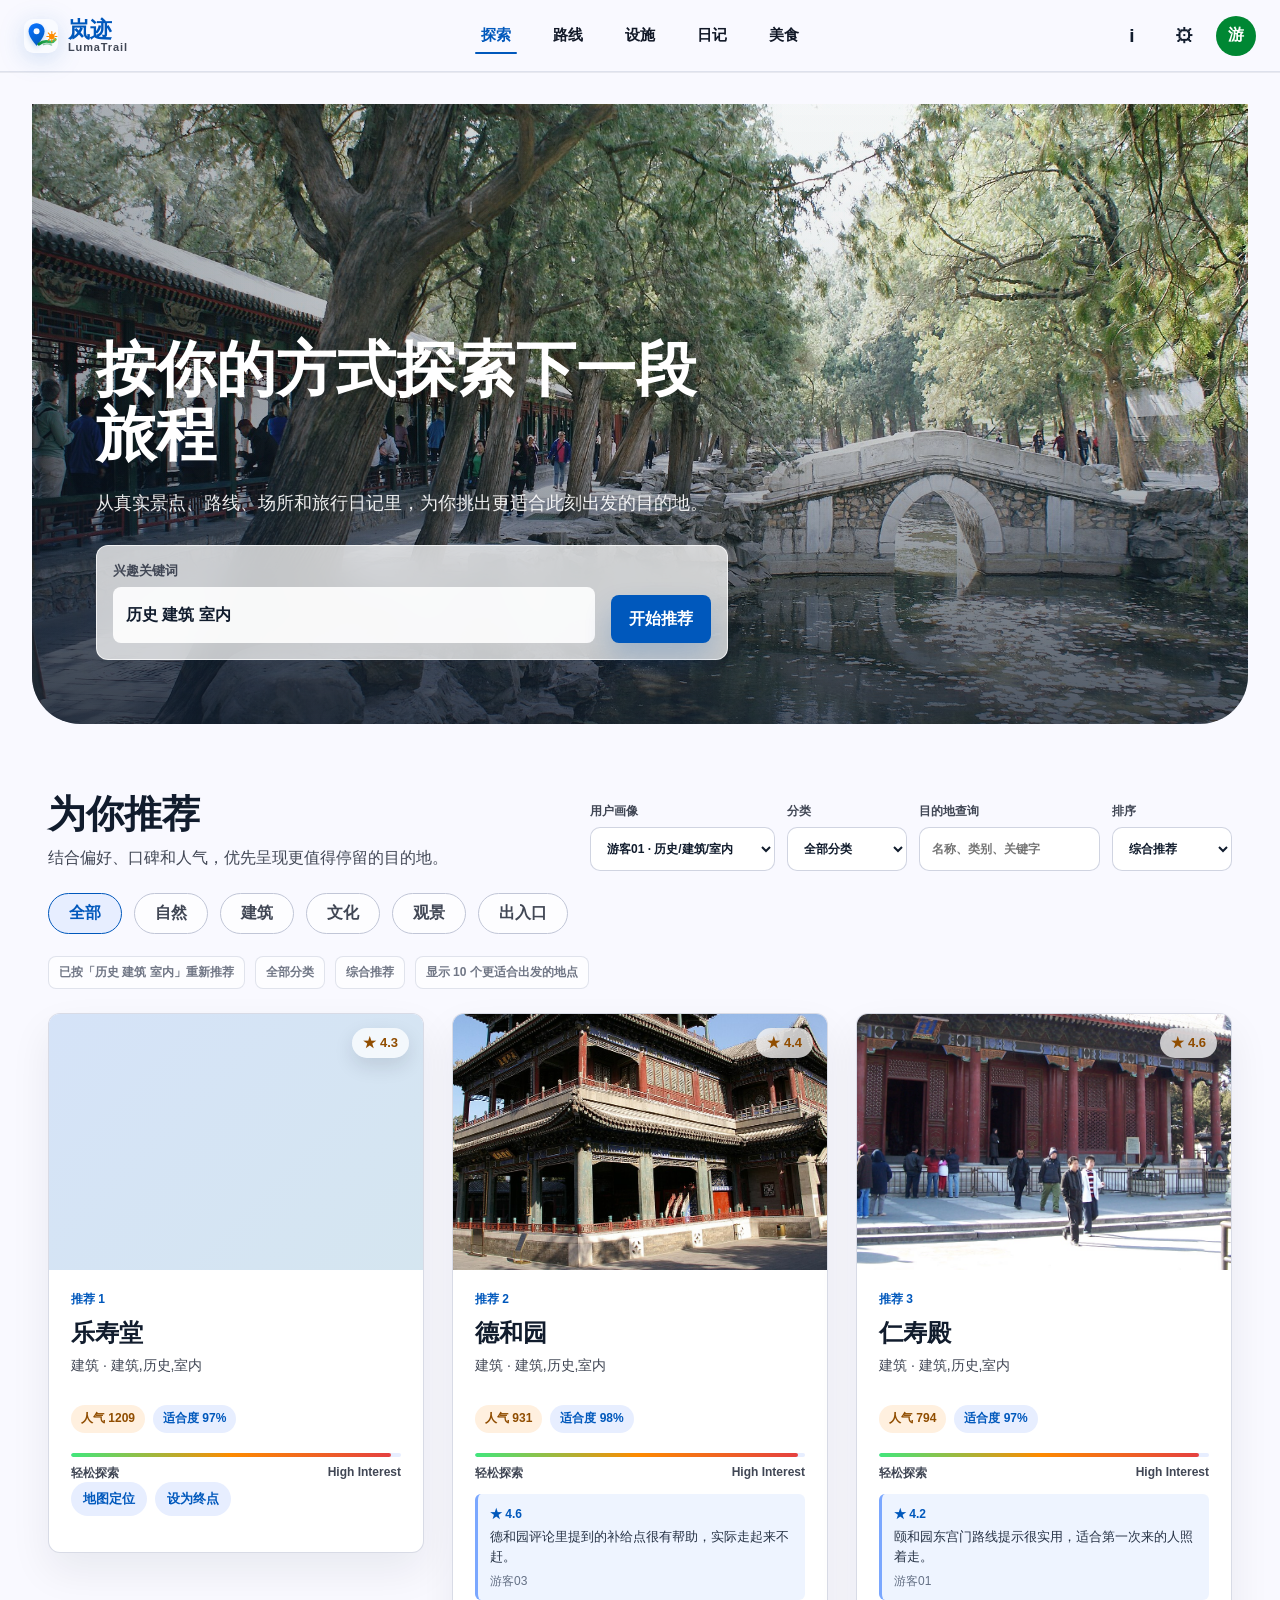
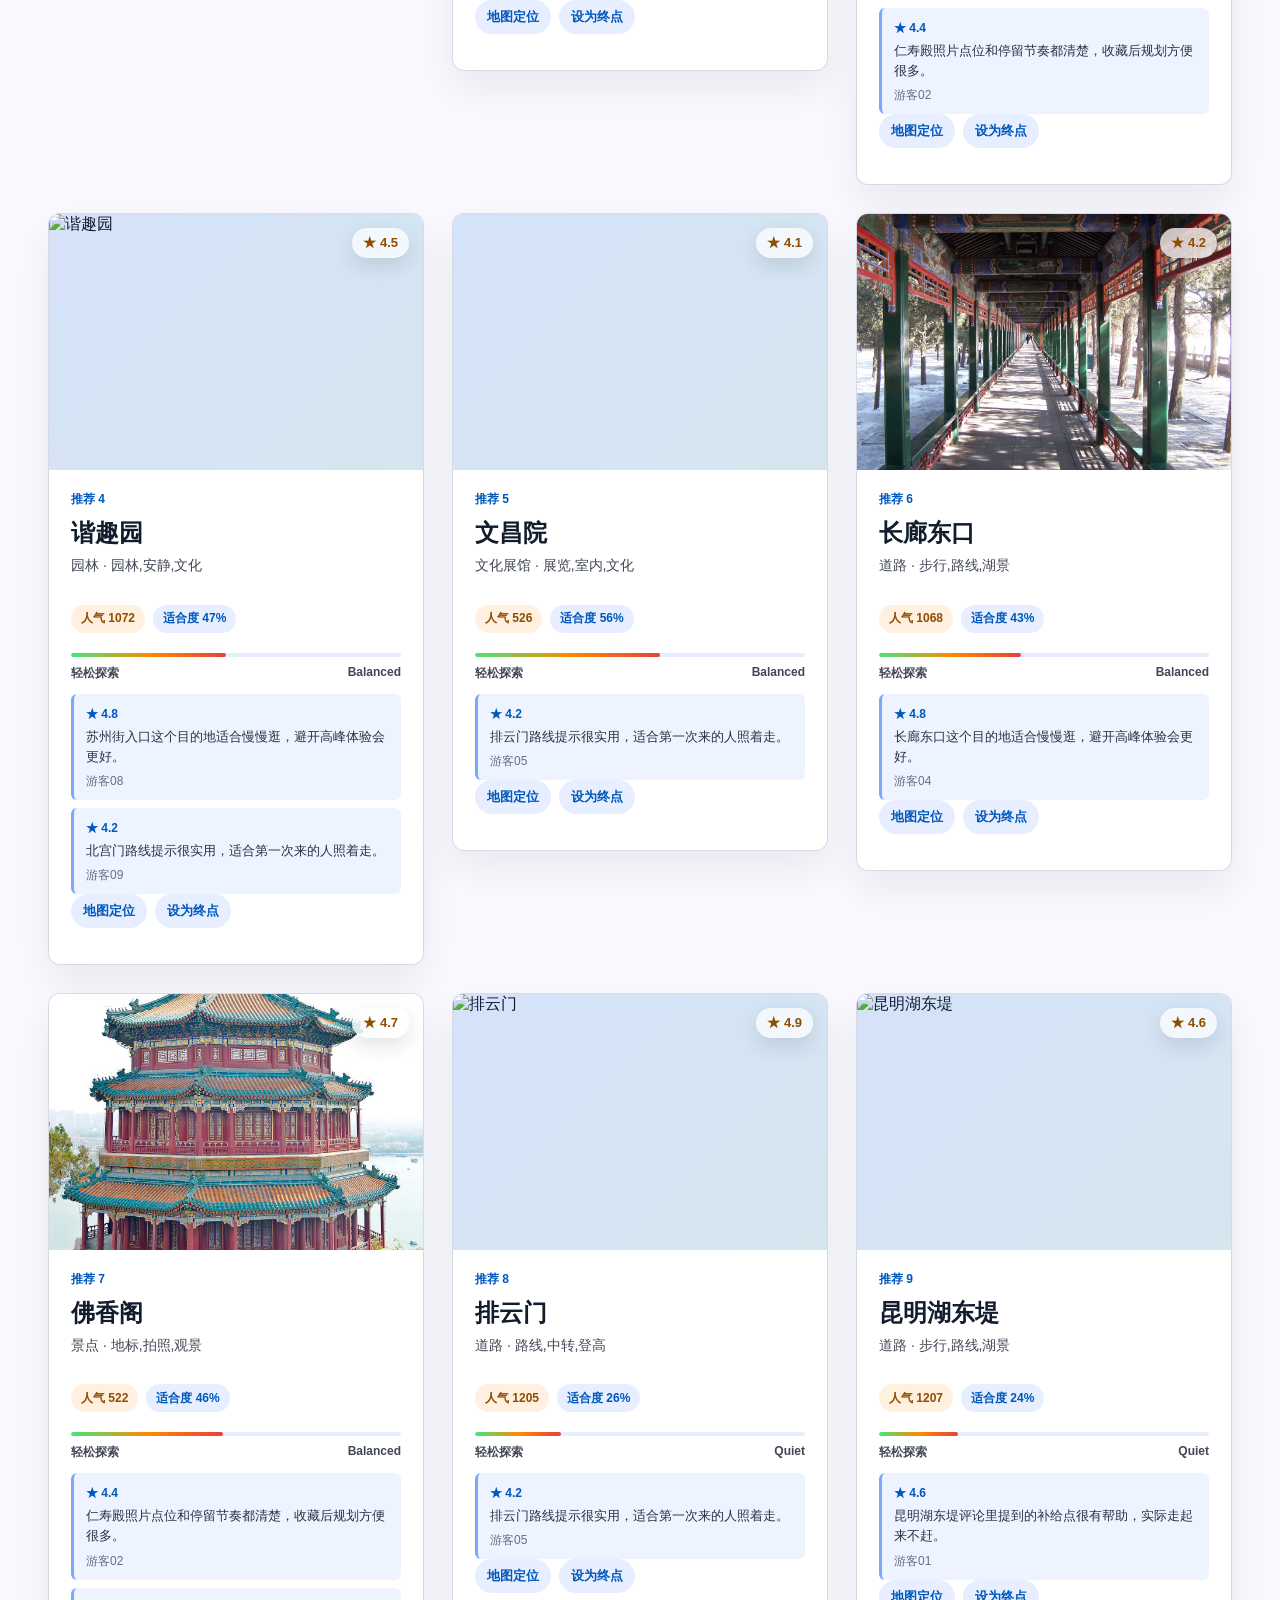
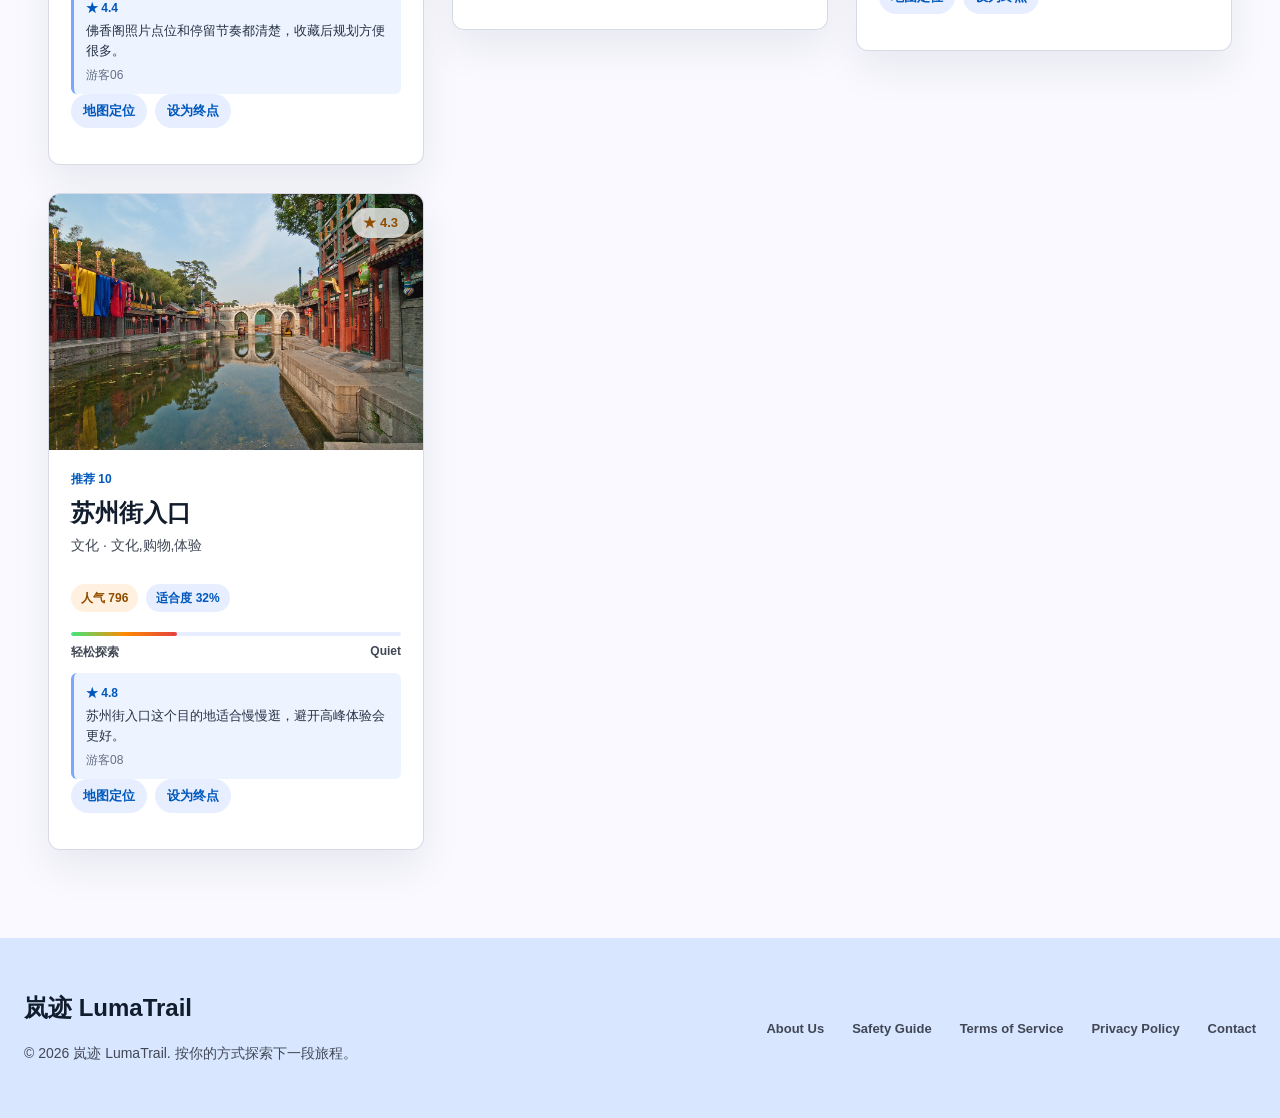
==== commit 05077768: "基本完成主要功能，剩余的就是优化工作，比如图片可手动校准，前端可继续优化排版，室内导航可以继续打磨" ====
--- a/web/index.html
+++ b/web/index.html
@@ -1,4 +1,4 @@
-<!doctype html>
+﻿<!doctype html>
 <html lang="zh-CN">
 <head>
   <meta charset="utf-8">
@@ -123,8 +123,7 @@
               <label class="strategy-select">路线策略<select id="routeStrategySelect">
                 <option value="distance">最短距离</option>
                 <option value="time">最短时间</option>
-                <option value="congestion">避开拥挤</option>
-                <option value="transport">混合交通</option>
+                <option value="recommend">推荐路线</option>
               </select></label>
               <button id="routeButton" type="button" class="primary-button full">生成游览路线</button>
             </div>
@@ -137,7 +136,7 @@
                 <label>室内终点<select id="indoorGoalSelect"></select></label>
               </div>
               <button id="indoorRouteButton" class="secondary-button full" type="button">生成室内路径</button>
-              <div id="indoorRouteResult" class="indoor-result">选择建筑后，可规划室内楼层之间的最短路径。</div>
+              <div id="indoorRouteResult" class="indoor-result">模拟文昌院：大门、电梯、楼层和展厅节点图。</div>
             </div>
 
             <div class="quick-filters" aria-label="设施快捷筛选">
@@ -196,16 +195,7 @@
             <label>关键词<input id="facilityKeyword" type="search" placeholder="例如：卫生间、游客服务、商店"></label>
             <button id="facilitySearchButton" class="primary-button full" type="button">查询设施</button>
           </aside>
-          <div id="facilityResults" class="result-list card-list">
-            <div class="results-welcome">
-              <div class="welcome-illustration">📍</div>
-              <h3>查找附近设施</h3>
-              <p>选择当前位置与设施类型，点击「查询设施」即可查看卫生间、商店、服务中心等周边设施。</p>
-              <div class="welcome-hints">
-                <span>🚻 卫生间</span><span>☕ 咖啡厅</span><span>🛍️ 商店</span><span>ℹ️ 游客服务</span>
-              </div>
-            </div>
-          </div>
+          <div id="facilityResults" class="result-list card-list"></div>
         </div>
       </section>
 
@@ -296,16 +286,7 @@
             <button id="foodRecommendButton" class="primary-button full" type="button">推荐美食</button>
           </aside>
           <div id="foodAlgorithmNote" class="algorithm-note" aria-live="polite"></div>
-          <div id="foodResults" class="result-list card-list">
-            <div class="results-welcome">
-              <div class="welcome-illustration">🍽️</div>
-              <h3>探索周边美食</h3>
-              <p>选择当前景点与菜系偏好，点击「推荐美食」发现附近餐厅，结合评分、热度和距离智能排序。</p>
-              <div class="welcome-hints">
-                <span>🥘 北京菜</span><span>☕ 咖啡</span><span>🍜 面馆</span><span>🥤 茶饮</span>
-              </div>
-            </div>
-          </div>
+          <div id="foodResults" class="result-list card-list"></div>
         </div>
       </section>
 
@@ -580,6 +561,13 @@
   </div>
 
   <script src="./vendor/leaflet.js"></script>
-  <script src="./app.js?v=20260606-indoor-navigation"></script>
+  <script src="./scripts/core.js?v=20260606-remaining"></script>
+  <script src="./scripts/data.js?v=20260606-remaining"></script>
+  <script src="./scripts/map-controller.js?v=20260606-remaining"></script>
+  <script src="./scripts/route-indoor.js?v=20260606-remaining"></script>
+  <script src="./scripts/recommend-search.js?v=20260606-remaining"></script>
+  <script src="./scripts/diary-aigc.js?v=20260606-remaining"></script>
+  <script src="./scripts/food.js?v=20260606-remaining"></script>
+  <script src="./scripts/startup.js?v=20260606-remaining"></script>
 </body>
 </html>
--- a/web/styles.css
+++ b/web/styles.css
@@ -1,29 +1,28 @@
 :root {
-  --surface: #f7f8fc;
-  --surface-low: #eef1fb;
-  --surface-container: #e4e9f8;
-  --surface-high: #d6ddf5;
+  --surface: #f9f9ff;
+  --surface-low: #f0f3ff;
+  --surface-container: #e7eeff;
+  --surface-high: #d8e3fb;
   --card: #ffffff;
-  --glass: rgba(255, 255, 255, 0.78);
-  --ink: #0f172a;
-  --muted: #3b4252;
-  --subtle: #697184;
-  --outline: #c8cddb;
+  --glass: rgba(255, 255, 255, 0.74);
+  --ink: #111c2d;
+  --muted: #414755;
+  --subtle: #717786;
+  --outline: #c1c6d7;
   --primary: #0058bc;
-  --primary-bright: #006fe6;
-  --secondary: #f57c00;
-  --secondary-deep: #9a4d00;
-  --tertiary: #007a2e;
-  --danger: #c62828;
-  --shadow: 0 4px 24px rgba(0, 88, 188, 0.10), 0 12px 48px rgba(17, 28, 45, 0.06);
-  --soft-shadow: 0 2px 12px rgba(17, 28, 45, 0.06);
+  --primary-bright: #0070eb;
+  --secondary: #fd8b00;
+  --secondary-deep: #904d00;
+  --tertiary: #008733;
+  --danger: #ba1a1a;
+  --shadow: 0 18px 48px rgba(0, 88, 188, 0.12);
+  --soft-shadow: 0 10px 24px rgba(17, 28, 45, 0.08);
   --radius-sm: 8px;
   --radius-md: 12px;
   --radius-lg: 16px;
   --radius-xl: 24px;
   --nav-height: 64px;
-  --transition: 0.2s cubic-bezier(0.4, 0, 0.2, 1);
-  font-family: Inter, "Segoe UI", "Microsoft YaHei", "PingFang SC", Arial, sans-serif;
+  font-family: Inter, "Segoe UI", "Microsoft YaHei", Arial, sans-serif;
 }
 
 /* Visual refresh: align the working app with the Stitch travel product direction. */
@@ -1511,9 +1510,8 @@
 .hero-section {
   position: relative;
   display: grid;
-  grid-template-columns: 1fr 1fr;
-  min-height: min(560px, calc(100vh - var(--nav-height) - 32px));
-  margin: 20px auto 56px;
+  min-height: min(720px, calc(100vh - var(--nav-height) - 32px));
+  margin: 28px auto 64px;
   width: min(1280px, calc(100% - 48px));
   overflow: hidden;
   border-radius: 0 0 48px 48px;
@@ -1537,12 +1535,15 @@
 }
 
 .hero-media {
-  display: grid;
+  position: absolute;
+  top: 70px;
+  right: min(7vw, 90px);
+  bottom: 72px;
+  display: grid;
+  width: min(42vw, 520px);
   grid-template-columns: 1fr 1fr;
   grid-template-rows: 1fr 1fr;
-  gap: 16px;
-  padding: 48px 36px;
-  align-self: center;
+  gap: 18px;
   opacity: 0.92;
 }
 
@@ -1561,15 +1562,15 @@
 
 .hero-media img:nth-child(1) {
   grid-row: 1 / 3;
-  transform: translateY(16px);
+  transform: translateY(26px);
 }
 
 .hero-media img:nth-child(2) {
-  transform: translateY(-8px);
+  transform: translateY(-12px);
 }
 
 .hero-media img:nth-child(3) {
-  transform: translateY(8px);
+  transform: translateY(12px);
 }
 
 .hero-content {
@@ -1577,13 +1578,12 @@
   z-index: 1;
   align-self: end;
   max-width: 760px;
-  padding: min(6vw, 64px);
+  padding: min(8vw, 84px);
 }
 
 .hero-content h1 {
   color: #fff;
   text-shadow: 0 12px 34px rgba(0, 0, 0, 0.28);
-  font-size: clamp(30px, 4.5vw, 52px);
 }
 
 .hero-content p {
@@ -1710,26 +1710,19 @@
 .algorithm-note {
   display: flex;
   flex-wrap: wrap;
-  gap: 8px;
-  margin: 6px 0 24px;
+  gap: 10px;
+  margin: -8px 0 22px;
   color: var(--muted);
-  font-size: 12px;
-  font-weight: 700;
-  letter-spacing: 0.02em;
+  font-size: 13px;
+  font-weight: 800;
 }
 
 .algorithm-note span,
 .map-data-notice {
-  border: 1px solid rgba(0, 88, 188, 0.15);
-  border-radius: 999px;
-  background: rgba(255, 255, 255, 0.82);
-  padding: 5px 12px;
-  white-space: nowrap;
-  transition: background var(--transition);
-}
-
-.algorithm-note span:hover {
-  background: rgba(0, 88, 188, 0.04);
+  border: 1px solid rgba(0, 88, 188, 0.12);
+  border-radius: var(--radius-sm);
+  background: rgba(255, 255, 255, 0.78);
+  padding: 7px 10px;
 }
 
 .map-data-notice {
@@ -1785,27 +1778,17 @@
   min-height: 38px;
   border: 1px solid var(--outline);
   border-radius: 999px;
-  background: rgba(255, 255, 255, 0.7);
+  background: rgba(255, 255, 255, 0.82);
   color: var(--muted);
   padding: 8px 18px;
-  font-weight: 700;
-  font-size: 0.92em;
-  cursor: pointer;
-  transition: all var(--transition);
-}
-
-.chip:hover {
-  border-color: var(--primary);
-  background: rgba(0, 88, 188, 0.06);
-  color: var(--primary);
-  transform: translateY(-1px);
-}
-
+  font-weight: 900;
+}
+
+.chip:hover,
 .chip.active {
   border-color: var(--primary);
-  background: rgba(0, 88, 188, 0.10);
+  background: rgba(0, 88, 188, 0.09);
   color: var(--primary);
-  box-shadow: 0 0 0 3px rgba(0, 88, 188, 0.08);
 }
 
 .destination-grid,
@@ -1813,23 +1796,16 @@
   display: grid;
   grid-template-columns: repeat(3, minmax(0, 1fr));
   gap: 24px;
-  align-items: start;
 }
 
 .result-card {
   position: relative;
   overflow: hidden;
-  border: 1px solid rgba(193, 198, 215, 0.5);
+  border: 1px solid rgba(193, 198, 215, 0.72);
   border-radius: var(--radius-lg);
   background: var(--card);
   box-shadow: var(--soft-shadow);
   padding: 18px;
-  transition: transform var(--transition), box-shadow var(--transition), border-color var(--transition);
-}
-
-.result-card:hover {
-  border-color: rgba(0, 88, 188, 0.18);
-  box-shadow: var(--shadow);
 }
 
 .destination-grid .result-card {
@@ -1837,22 +1813,13 @@
   min-height: 260px;
   align-content: end;
   padding: 0;
+  transition: transform 0.18s ease, box-shadow 0.18s ease;
 }
 
 .destination-grid .result-card:hover {
-  transform: translateY(-6px);
-}
-
-.card-media {
-  width: 100%;
-  aspect-ratio: 4 / 3;
-  object-fit: cover;
-  border-bottom: 1px solid rgba(193, 198, 215, 0.5);
-  background:
-    linear-gradient(135deg, rgba(0, 88, 188, 0.06), rgba(0, 122, 46, 0.06)),
-    var(--surface-container);
-}
-
+  transform: translateY(-4px);
+  box-shadow: var(--shadow);
+}
 
 .destination-grid .result-card > * {
   margin-right: 18px;
@@ -1957,28 +1924,21 @@
   align-items: center;
   min-height: 26px;
   border-radius: 999px;
-  background: rgba(0, 88, 188, 0.08);
+  background: var(--surface-container);
   color: var(--primary);
   padding: 4px 10px;
-  font-size: 11px;
-  font-weight: 700;
-  letter-spacing: 0.03em;
-  transition: background var(--transition);
+  font-size: 12px;
+  font-weight: 900;
 }
 
 .pill.amber {
-  background: rgba(245, 124, 0, 0.10);
+  background: #ffdcc3;
   color: var(--secondary-deep);
 }
 
 .pill.red {
-  background: rgba(198, 40, 40, 0.08);
+  background: #ffdad6;
   color: var(--danger);
-}
-
-.pill.green {
-  background: rgba(0, 122, 46, 0.08);
-  color: var(--tertiary);
 }
 
 .card-actions {
@@ -2139,35 +2099,21 @@
 
 .indoor-result,
 .storyboard-output {
-  border-radius: var(--radius-md);
+  border-radius: var(--radius-sm);
   background: var(--surface-low);
   color: var(--muted);
-  padding: 16px;
+  padding: 10px 12px;
   line-height: 1.6;
-  min-height: 120px;
-}
-
-.storyboard-output {
-  border: 1px solid rgba(193, 198, 215, 0.45);
-  border-radius: var(--radius-md);
-  background: rgba(255, 255, 255, 0.6);
-  min-height: 140px;
 }
 
 .storyboard-placeholder {
   text-align: center;
-  padding: 32px 20px;
+  padding: 24px 16px;
 }
 
 .storyboard-icon {
-  font-size: 44px;
+  font-size: 40px;
   margin-bottom: 12px;
-  animation: float 3s ease-in-out infinite;
-}
-
-@keyframes float {
-  0%, 100% { transform: translateY(0); }
-  50% { transform: translateY(-6px); }
 }
 
 .storyboard-hint {
@@ -2281,9 +2227,9 @@
 
 .tool-layout {
   display: grid;
-  grid-template-columns: 340px 1fr;
+  grid-template-columns: 300px 1fr;
   align-items: start;
-  gap: 28px;
+  gap: 24px;
 }
 
 .tool-layout > .algorithm-note {
@@ -2315,18 +2261,18 @@
 
 .diary-hero {
   display: grid;
-  grid-template-columns: minmax(280px, 1fr) minmax(360px, 520px);
-  align-items: center;
-  gap: 32px;
+  grid-template-columns: minmax(320px, 1fr) minmax(340px, 520px);
+  align-items: end;
+  gap: 28px;
   width: min(1200px, calc(100% - 48px));
-  min-height: 380px;
-  margin: 40px auto 56px;
+  min-height: 420px;
+  margin: 48px auto 56px;
   overflow: hidden;
   border-radius: var(--radius-xl);
   background:
     linear-gradient(120deg, rgba(17, 28, 45, 0.66), rgba(17, 28, 45, 0.2)),
     linear-gradient(135deg, #59a8ff, #d9ecff 48%, #203957);
-  padding: min(5vw, 48px);
+  padding: min(6vw, 56px);
   box-shadow: var(--shadow);
 }
 
@@ -2347,12 +2293,6 @@
 .diary-compose {
   display: grid;
   gap: 12px;
-}
-
-.aigc-actions {
-  display: flex;
-  gap: 10px;
-  flex-wrap: wrap;
 }
 
 textarea {
@@ -2675,20 +2615,22 @@
   }
 
   .hero-section {
-    min-height: 520px;
+    min-height: 620px;
     margin-top: 16px;
     border-radius: 0 0 32px 32px;
-    grid-template-columns: 1fr;
   }
 
   .hero-media {
-    order: 2;
-    height: 160px;
+    top: auto;
+    right: 16px;
+    bottom: 22px;
+    left: 16px;
+    width: auto;
+    height: 170px;
     grid-template-columns: repeat(3, 1fr);
     grid-template-rows: 1fr;
     gap: 10px;
-    padding: 0 16px 24px;
-    opacity: 0.55;
+    opacity: 0.5;
   }
 
   .hero-media img,
@@ -2697,13 +2639,12 @@
   .hero-media img:nth-child(3) {
     grid-row: auto;
     transform: none;
-    border-radius: var(--radius-md);
+    padding: 12px;
   }
 
   .hero-content {
-    padding: 28px 20px;
-    align-self: end;
-    order: 1;
+    padding: 32px 22px;
+    align-self: start;
   }
 
   .hero-search,
@@ -3742,6 +3683,18 @@
   object-position: center;
 }
 
+.card-list .card-image-wrap,
+.diary-masonry .card-image-wrap {
+  width: 100%;
+  aspect-ratio: 4 / 3;
+}
+
+.card-list .card-thumb,
+.diary-masonry .diary-card-media {
+  height: 100%;
+  aspect-ratio: auto;
+}
+
 .aigc-motion-stage {
   display: grid;
   grid-template-columns: minmax(220px, 1.1fr) minmax(180px, 0.9fr);
@@ -3880,6 +3833,75 @@
   text-decoration: none;
 }
 
+.indoor-route-meta {
+  display: grid;
+  grid-template-columns: repeat(3, minmax(0, 1fr));
+  gap: 8px;
+  margin: 12px 0;
+}
+
+.indoor-route-meta span {
+  display: grid;
+  place-items: center;
+  min-height: 38px;
+  border: 1px solid rgba(0, 88, 188, 0.14);
+  border-radius: 10px;
+  background: rgba(230, 240, 255, 0.72);
+  color: #0058bc;
+  font-size: 12px;
+  font-weight: 900;
+}
+
+.indoor-visualization-note {
+  margin: 8px 0 0;
+  color: #647085;
+  font-size: 12px;
+  line-height: 1.5;
+}
+
+.indoor-step-list {
+  display: grid;
+  gap: 8px;
+  margin: 10px 0 0;
+  padding: 0;
+  list-style: none;
+}
+
+.indoor-step-list li {
+  display: grid;
+  grid-template-columns: 28px minmax(0, 1fr) auto;
+  gap: 10px;
+  align-items: center;
+  border: 1px solid rgba(193, 198, 215, 0.7);
+  border-radius: 10px;
+  background: rgba(255, 255, 255, 0.78);
+  padding: 8px 10px;
+}
+
+.indoor-step-list span {
+  display: grid;
+  place-items: center;
+  width: 24px;
+  height: 24px;
+  border-radius: 999px;
+  background: #0058bc;
+  color: #fff;
+  font-size: 12px;
+  font-weight: 900;
+}
+
+.indoor-step-list strong {
+  min-width: 0;
+  color: #0c1f38;
+  font-size: 13px;
+}
+
+.indoor-step-list small {
+  color: #647085;
+  font-size: 12px;
+  font-weight: 800;
+}
+
 .indoor-expand-button {
   width: 100%;
   justify-content: center;
@@ -3981,8 +4003,6 @@
 }
 
 .indoor-modal-steps {
-  margin: 0;
-  padding-left: 18px;
   color: #414755;
   font-size: 13px;
   line-height: 1.7;
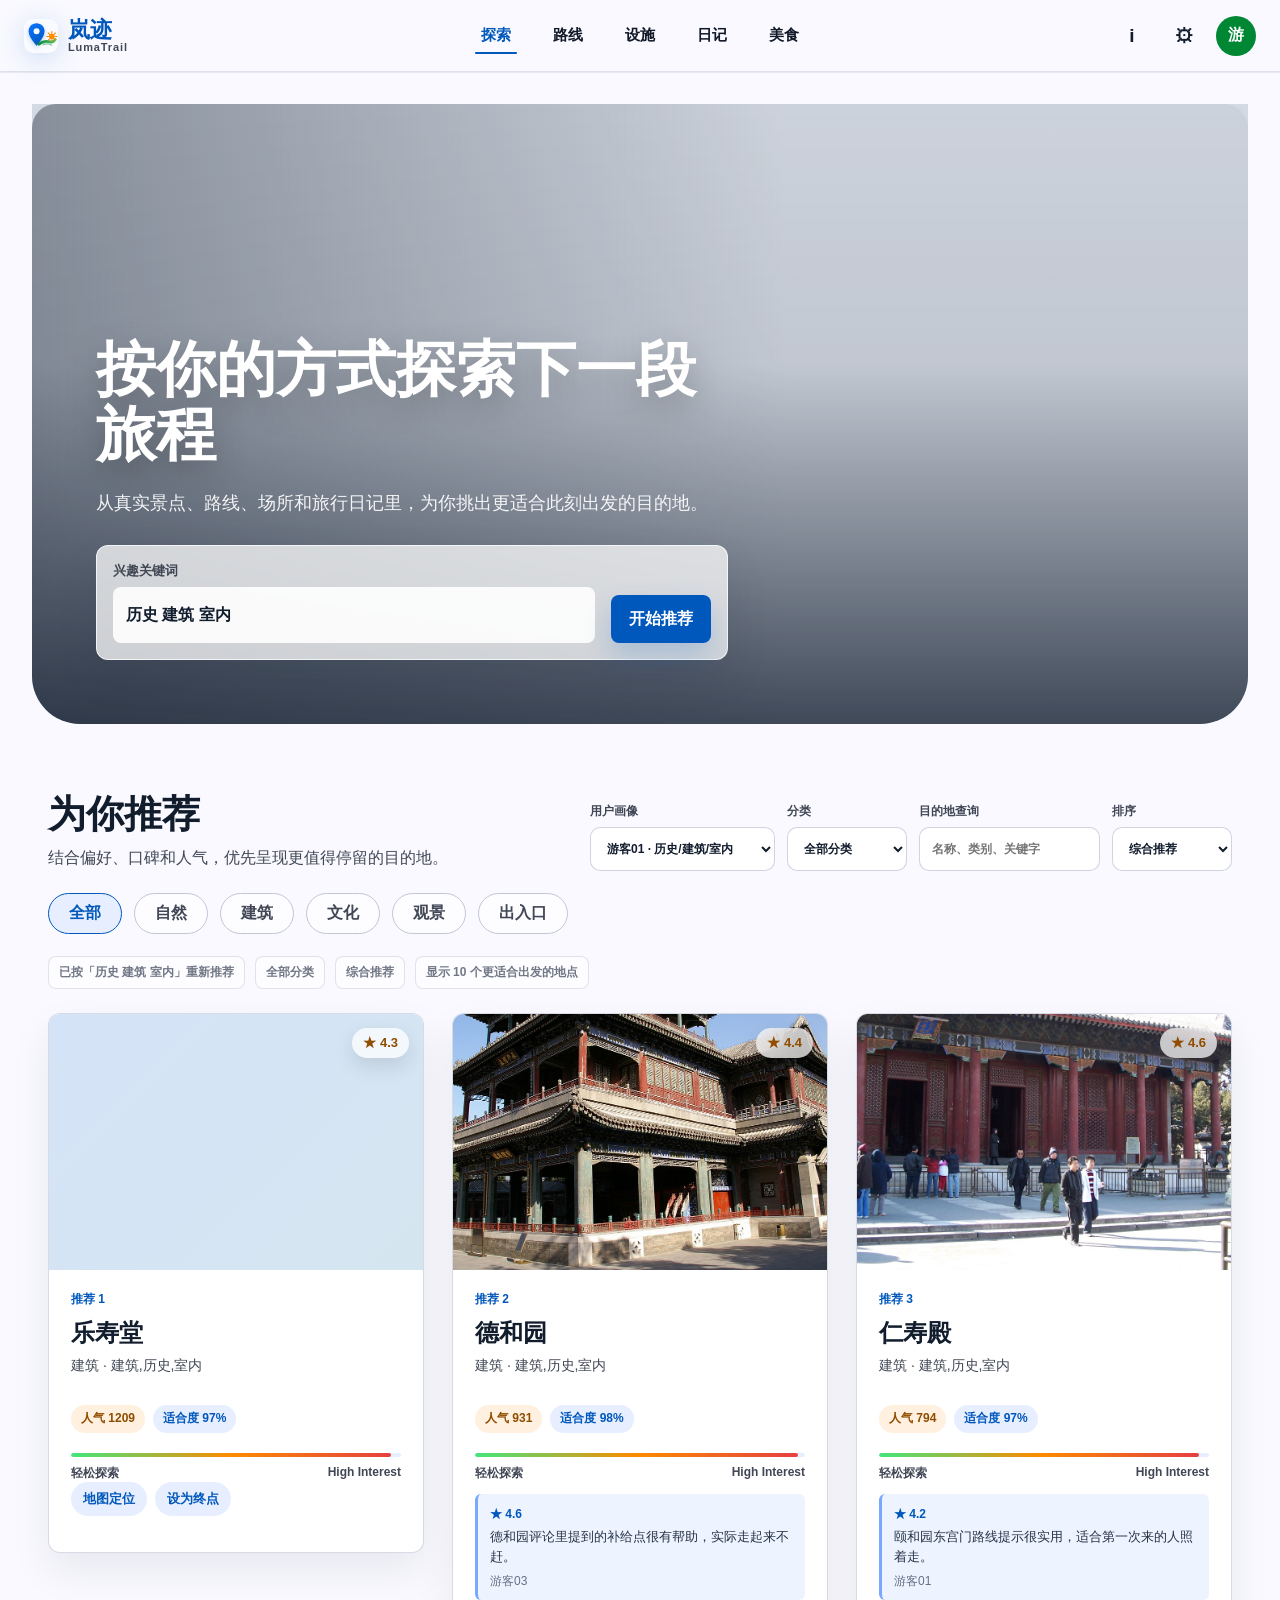
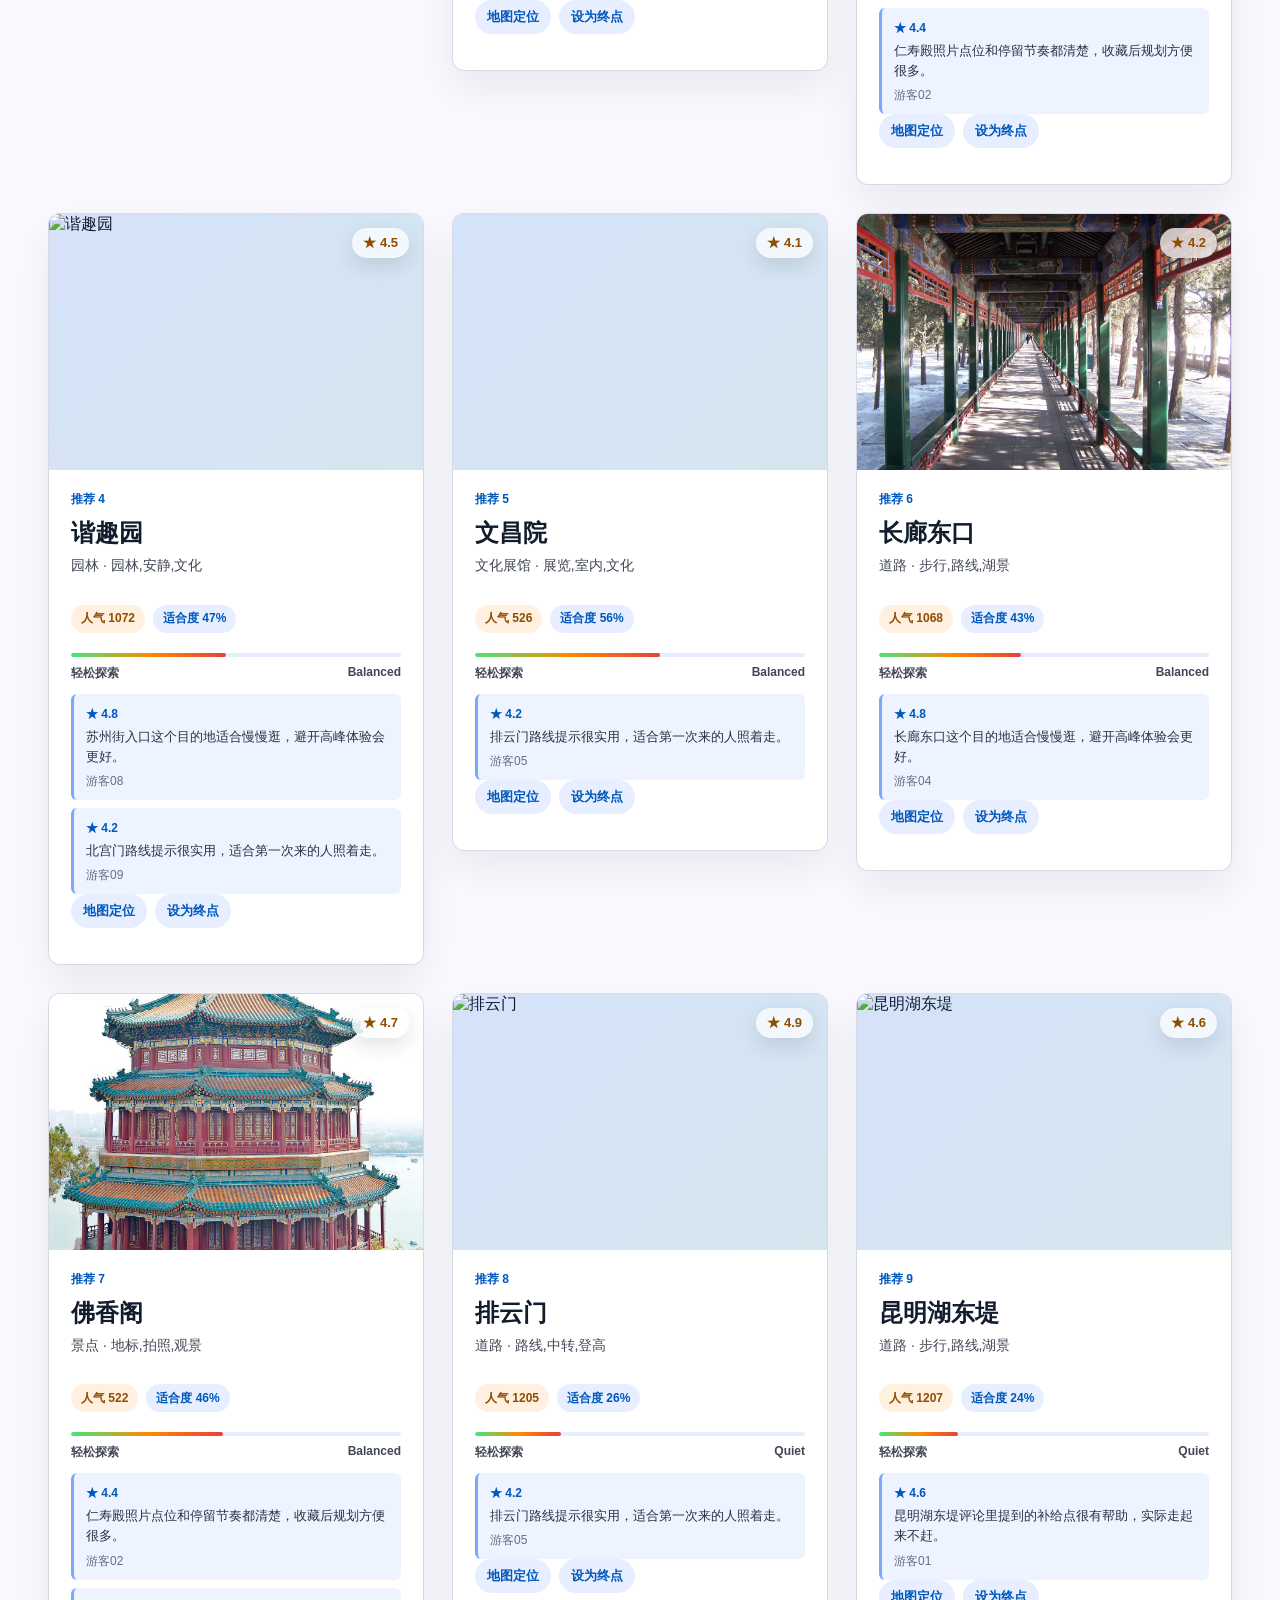
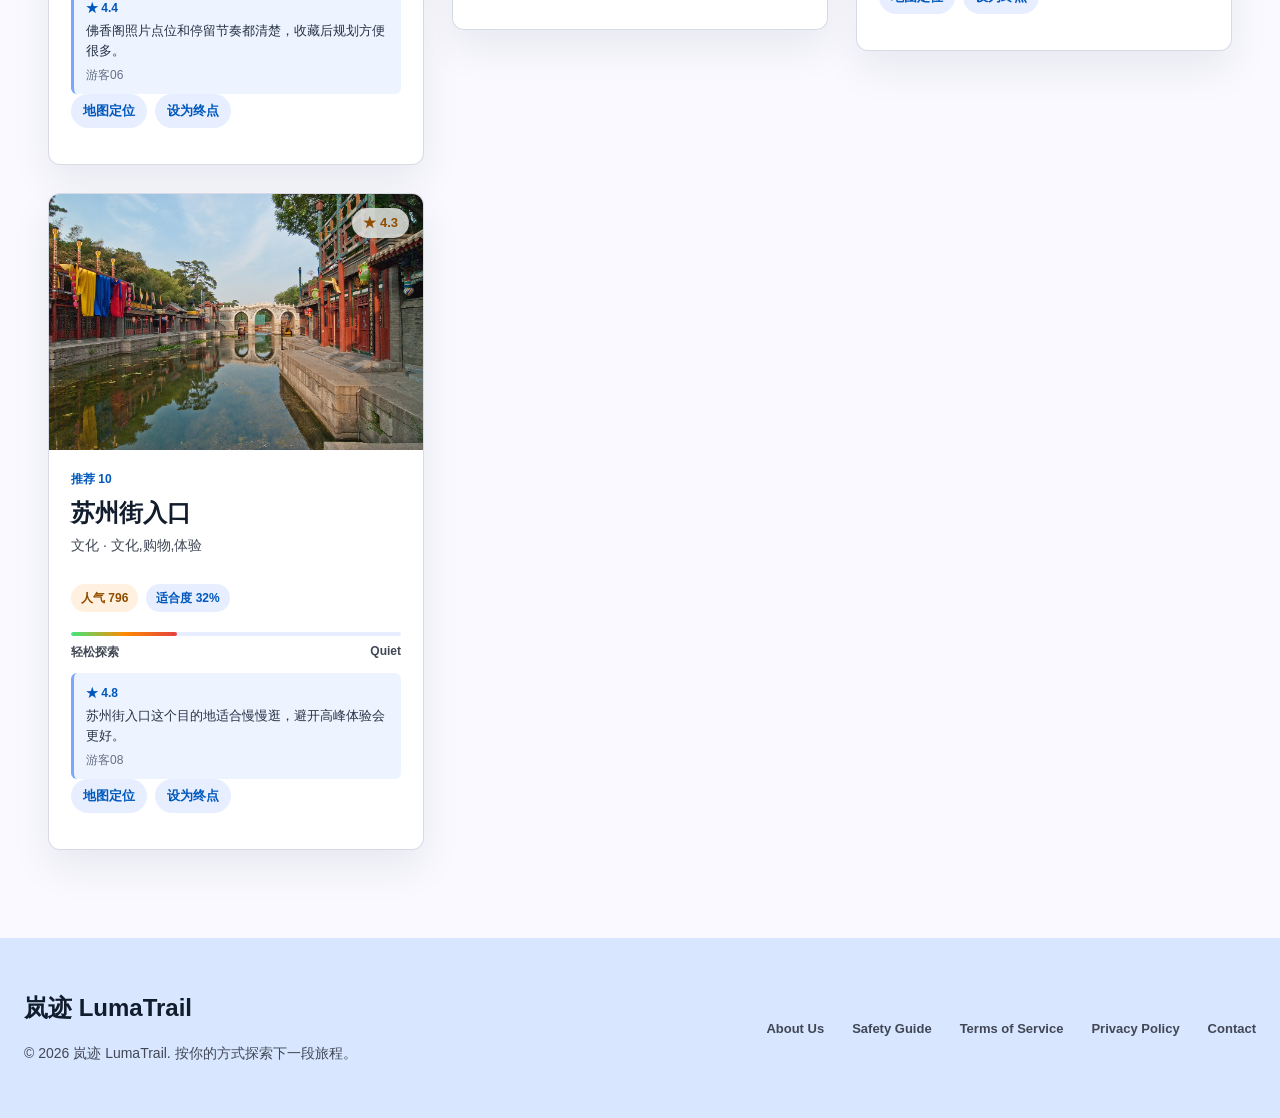
==== commit 6fc0ba6a: "收尾版本，之前提到的问题都修复了" ====
--- a/web/index.html
+++ b/web/index.html
@@ -35,8 +35,11 @@
     <main class="main-stage">
       <section id="recommendView" class="view-panel active explore-view" aria-label="探索与推荐">
         <section class="hero-section">
-          <div class="hero-media" aria-hidden="true">
+          <div class="hero-media hero-carousel" aria-hidden="true">
             <img src="./assets/spots/real/summer-long-corridor-commons.jpg" alt="">
+            <img src="./assets/spots/real/tower-buddhist-incense.jpg" alt="">
+            <img src="./assets/spots/real/tsinghua-library.jpg" alt="">
+            <img src="./assets/spots/real/summer-palace/suzhou-street.jpg" alt="">
           </div>
           <div class="hero-content">
             <h1>按你的方式探索下一段旅程</h1>
@@ -126,6 +129,10 @@
                 <option value="recommend">推荐路线</option>
               </select></label>
               <button id="routeButton" type="button" class="primary-button full">生成游览路线</button>
+              <div id="routeQuickSummary" class="route-quick-summary" aria-live="polite">
+                <span>路线待生成</span>
+                <strong>选择起终点后查看距离和耗时</strong>
+              </div>
             </div>
 
             <div class="planner-card glass-panel">
@@ -206,32 +213,35 @@
             <p>上传照片、整理文字，让一次游览变成可浏览、可交流的旅行故事。</p>
           </div>
           <div class="upload-panel glass-panel">
-            <div class="diary-compose">
-              <div class="form-grid">
-                <label>日记标题<input id="diaryTitleInput" type="text" placeholder="例如：长廊和昆明湖半日游"></label>
-                <label>目的地<input id="diaryDestinationInput" type="text" placeholder="例如：颐和园"></label>
-              </div>
-              <label>正文<textarea id="diaryContentInput" rows="4" placeholder="记录文字、照片说明、视频片段描述等"></textarea></label>
-              <div class="form-grid">
-                <label>标签<input id="diaryTagsInput" type="text" placeholder="建筑,湖景,摄影"></label>
-                <label>媒体说明<input id="diaryMediaInput" type="text" placeholder="照片/视频文件名或描述"></label>
-              </div>
-              <label>图片/视频<input id="diaryMediaFileInput" type="file" accept="image/*,video/*" multiple></label>
-              <button id="diaryCreateButton" class="primary-button" type="button">保存日记</button>
-              <button id="diaryExportButton" class="secondary-button" type="button">导出日记 JSON</button>
-              <p class="diary-export-note">导出后可同步到项目数据目录，方便继续维护日记内容。</p>
-            </div>
-            <button id="aigcDraftButton" class="secondary-button" type="button">填入日记草稿</button>
-            <button id="aigcAnimationButton" class="primary-button" type="button">AI 生成分镜脚本</button>
-            <button id="aigcImagesButton" class="secondary-button" type="button">AI 分镜配图</button>
-            <button id="aigcVideoButton" class="secondary-button" type="button">AI 旅行视频</button>
-            <button id="aigcPipelineButton" class="primary-button" type="button">一键生成（脚本+图+视频）</button>
-            <p id="aigcServiceStatus" class="aigc-service-status">正在检测 AIGC 服务…</p>
-            <div id="aigcStoryboard" class="storyboard-output">
-              <div class="storyboard-placeholder">
-                <div class="storyboard-icon">🎬</div>
-                <p>旅行故事板</p>
-                <p class="storyboard-hint">填写日记后，可调用千问 + 万相生成真实分镜、配图与短视频；默认使用免费额度更高的模型组合，未配置 API 时自动回退本地模拟。</p>
+            <button id="diaryComposeToggle" class="secondary-button diary-compose-toggle" type="button" aria-expanded="false" aria-controls="diaryComposePanel">写日记</button>
+            <div id="diaryComposePanel" class="diary-compose-panel diary-compose-collapsed" aria-hidden="true">
+              <div class="diary-compose">
+                <div class="form-grid">
+                  <label>日记标题<input id="diaryTitleInput" type="text" placeholder="例如：长廊和昆明湖半日游"></label>
+                  <label>目的地<input id="diaryDestinationInput" type="text" placeholder="例如：颐和园"></label>
+                </div>
+                <label>正文<textarea id="diaryContentInput" rows="4" placeholder="记录文字、照片说明、视频片段描述等"></textarea></label>
+                <div class="form-grid">
+                  <label>标签<input id="diaryTagsInput" type="text" placeholder="建筑,湖景,摄影"></label>
+                  <label>媒体说明<input id="diaryMediaInput" type="text" placeholder="照片/视频文件名或描述"></label>
+                </div>
+                <label>图片/视频<input id="diaryMediaFileInput" type="file" accept="image/*,video/*" multiple></label>
+                <button id="diaryCreateButton" class="primary-button" type="button">保存日记</button>
+                <button id="diaryExportButton" class="secondary-button" type="button">导出日记 JSON</button>
+                <p class="diary-export-note">导出后可同步到项目数据目录，方便继续维护日记内容。</p>
+              </div>
+              <button id="aigcDraftButton" class="secondary-button" type="button">填入日记草稿</button>
+              <button id="aigcAnimationButton" class="primary-button" type="button">AI 生成分镜脚本</button>
+              <button id="aigcImagesButton" class="secondary-button" type="button">AI 分镜配图</button>
+              <button id="aigcVideoButton" class="secondary-button" type="button">AI 旅行视频</button>
+              <button id="aigcPipelineButton" class="primary-button" type="button">一键生成（脚本+图+视频）</button>
+              <p id="aigcServiceStatus" class="aigc-service-status">正在检测 AIGC 服务…</p>
+              <div id="aigcStoryboard" class="storyboard-output">
+                <div class="storyboard-placeholder">
+                  <div class="storyboard-icon">🎬</div>
+                  <p>旅行故事板</p>
+                  <p class="storyboard-hint">填写日记后，可调用千问 + 万相生成真实分镜、配图与短视频；默认使用免费额度更高的模型组合，未配置 API 时自动回退本地模拟。</p>
+                </div>
               </div>
             </div>
           </div>
--- a/web/styles.css
+++ b/web/styles.css
@@ -4094,3 +4094,163 @@
 .destination-grid .card-actions {
   margin-top: auto;
 }
+
+/* Remaining-task polish: local route timing, diary collapse, hero carousel, and pannable indoor plans. */
+.route-quick-summary {
+  display: grid;
+  gap: 6px;
+  margin-top: 12px;
+  padding: 12px 14px;
+  border: 1px solid rgba(0, 88, 188, 0.14);
+  border-radius: 12px;
+  background: rgba(255, 255, 255, 0.88);
+  color: #414755;
+}
+
+.route-quick-summary span,
+.route-quick-summary small {
+  color: #647085;
+  font-size: 12px;
+  font-weight: 800;
+}
+
+.route-quick-summary strong {
+  color: #0f2742;
+  font-size: 15px;
+  line-height: 1.35;
+}
+
+.diary-compose-toggle {
+  width: min(220px, 100%);
+  justify-self: start;
+}
+
+.diary-compose-panel {
+  display: grid;
+  gap: 10px;
+  max-height: 1800px;
+  overflow: hidden;
+  opacity: 1;
+  transform: translateY(0);
+  transition: max-height 0.34s ease, opacity 0.24s ease, transform 0.24s ease, margin-top 0.24s ease;
+}
+
+.diary-compose-panel.diary-compose-collapsed {
+  max-height: 0;
+  margin-top: 0;
+  opacity: 0;
+  pointer-events: none;
+  transform: translateY(-8px);
+}
+
+.hero-carousel {
+  display: block !important;
+  overflow: hidden;
+  border-radius: var(--radius-xl);
+}
+
+.hero-carousel img,
+.hero-carousel img:nth-child(1),
+.hero-carousel img:nth-child(2),
+.hero-carousel img:nth-child(3),
+.hero-carousel img:nth-child(4) {
+  position: absolute;
+  inset: 0;
+  width: 100%;
+  height: 100%;
+  transform: none;
+  opacity: 0;
+  animation: hero-crossfade 18s ease-in-out infinite;
+}
+
+.hero-carousel img:nth-child(2) { animation-delay: 4.5s; }
+.hero-carousel img:nth-child(3) { animation-delay: 9s; }
+.hero-carousel img:nth-child(4) { animation-delay: 13.5s; }
+
+@keyframes hero-crossfade {
+  0% { opacity: 0; transform: scale(1.03); }
+  8% { opacity: 1; transform: scale(1); }
+  28% { opacity: 1; transform: scale(1.015); }
+  38% { opacity: 0; transform: scale(1.035); }
+  100% { opacity: 0; transform: scale(1.035); }
+}
+
+.indoor-edge.active {
+  background: #b45309;
+  box-shadow: 0 6px 16px rgba(180, 83, 9, 0.24);
+}
+
+.indoor-node.active {
+  border-color: #b45309;
+  background: #b45309;
+  color: #fff;
+  box-shadow: 0 8px 20px rgba(180, 83, 9, 0.26);
+}
+
+.indoor-modal-map {
+  min-width: 0;
+}
+
+.indoor-map-controls {
+  display: flex;
+  flex-wrap: wrap;
+  gap: 8px;
+  justify-content: flex-end;
+  margin-bottom: 10px;
+}
+
+.indoor-map-controls .icon-button {
+  min-width: 40px;
+  min-height: 40px;
+  padding: 0;
+  font-size: 18px;
+  line-height: 1;
+}
+
+.indoor-plan-viewport {
+  position: relative;
+  min-height: 460px;
+  overflow: hidden;
+  border: 1px solid rgba(193, 198, 215, 0.72);
+  border-radius: 14px;
+  background: #f8fbff;
+  cursor: grab;
+  touch-action: none;
+}
+
+.indoor-plan-viewport.is-dragging {
+  cursor: grabbing;
+}
+
+.indoor-plan-pannable {
+  width: 100%;
+  height: 100%;
+  min-height: 460px;
+  transform-origin: center center;
+  transition: transform 0.12s ease-out;
+}
+
+.indoor-plan-viewport.is-dragging .indoor-plan-pannable {
+  transition: none;
+}
+
+.indoor-plan-pannable .indoor-plan {
+  min-height: 460px;
+  margin: 0;
+  border: 0;
+  border-radius: 0;
+}
+
+@media (max-width: 640px) {
+  .diary-compose-toggle {
+    width: 100%;
+  }
+
+  .indoor-map-controls {
+    justify-content: stretch;
+  }
+
+  .indoor-map-controls button {
+    flex: 1 1 90px;
+  }
+}
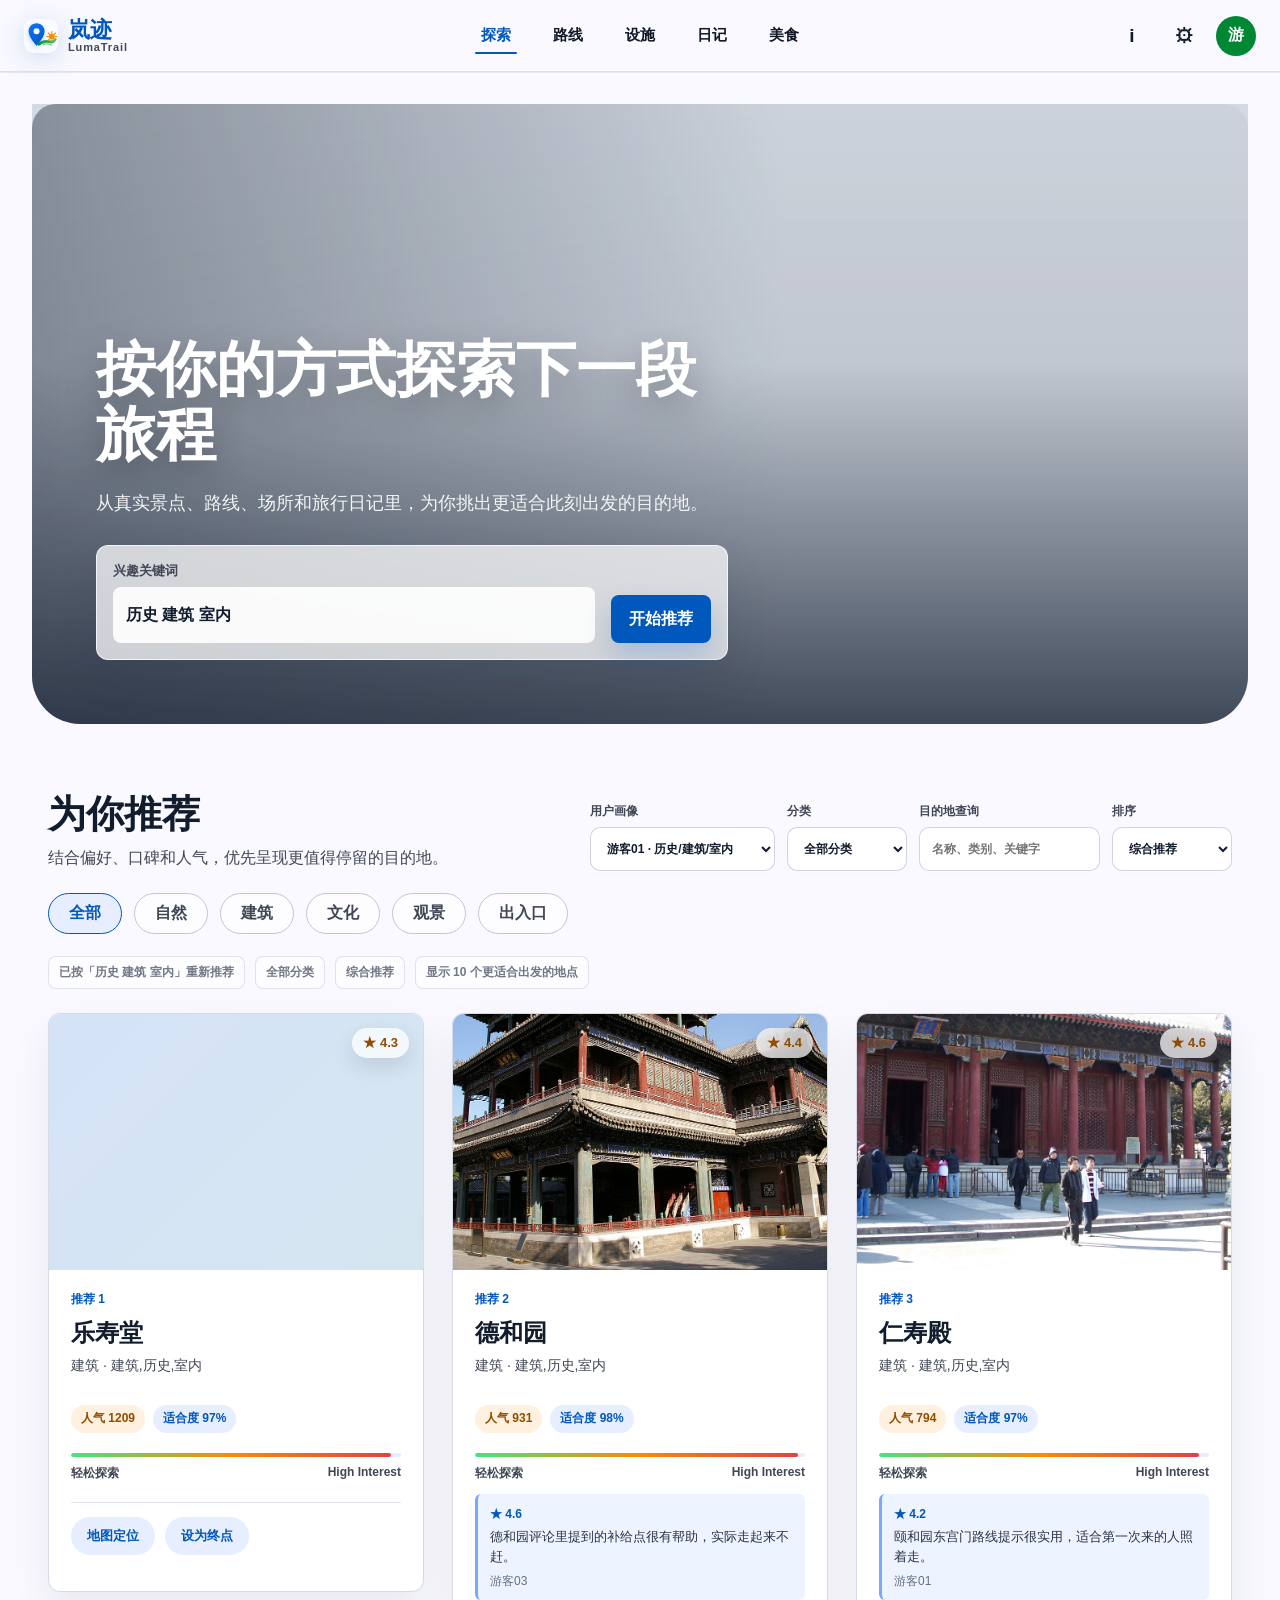
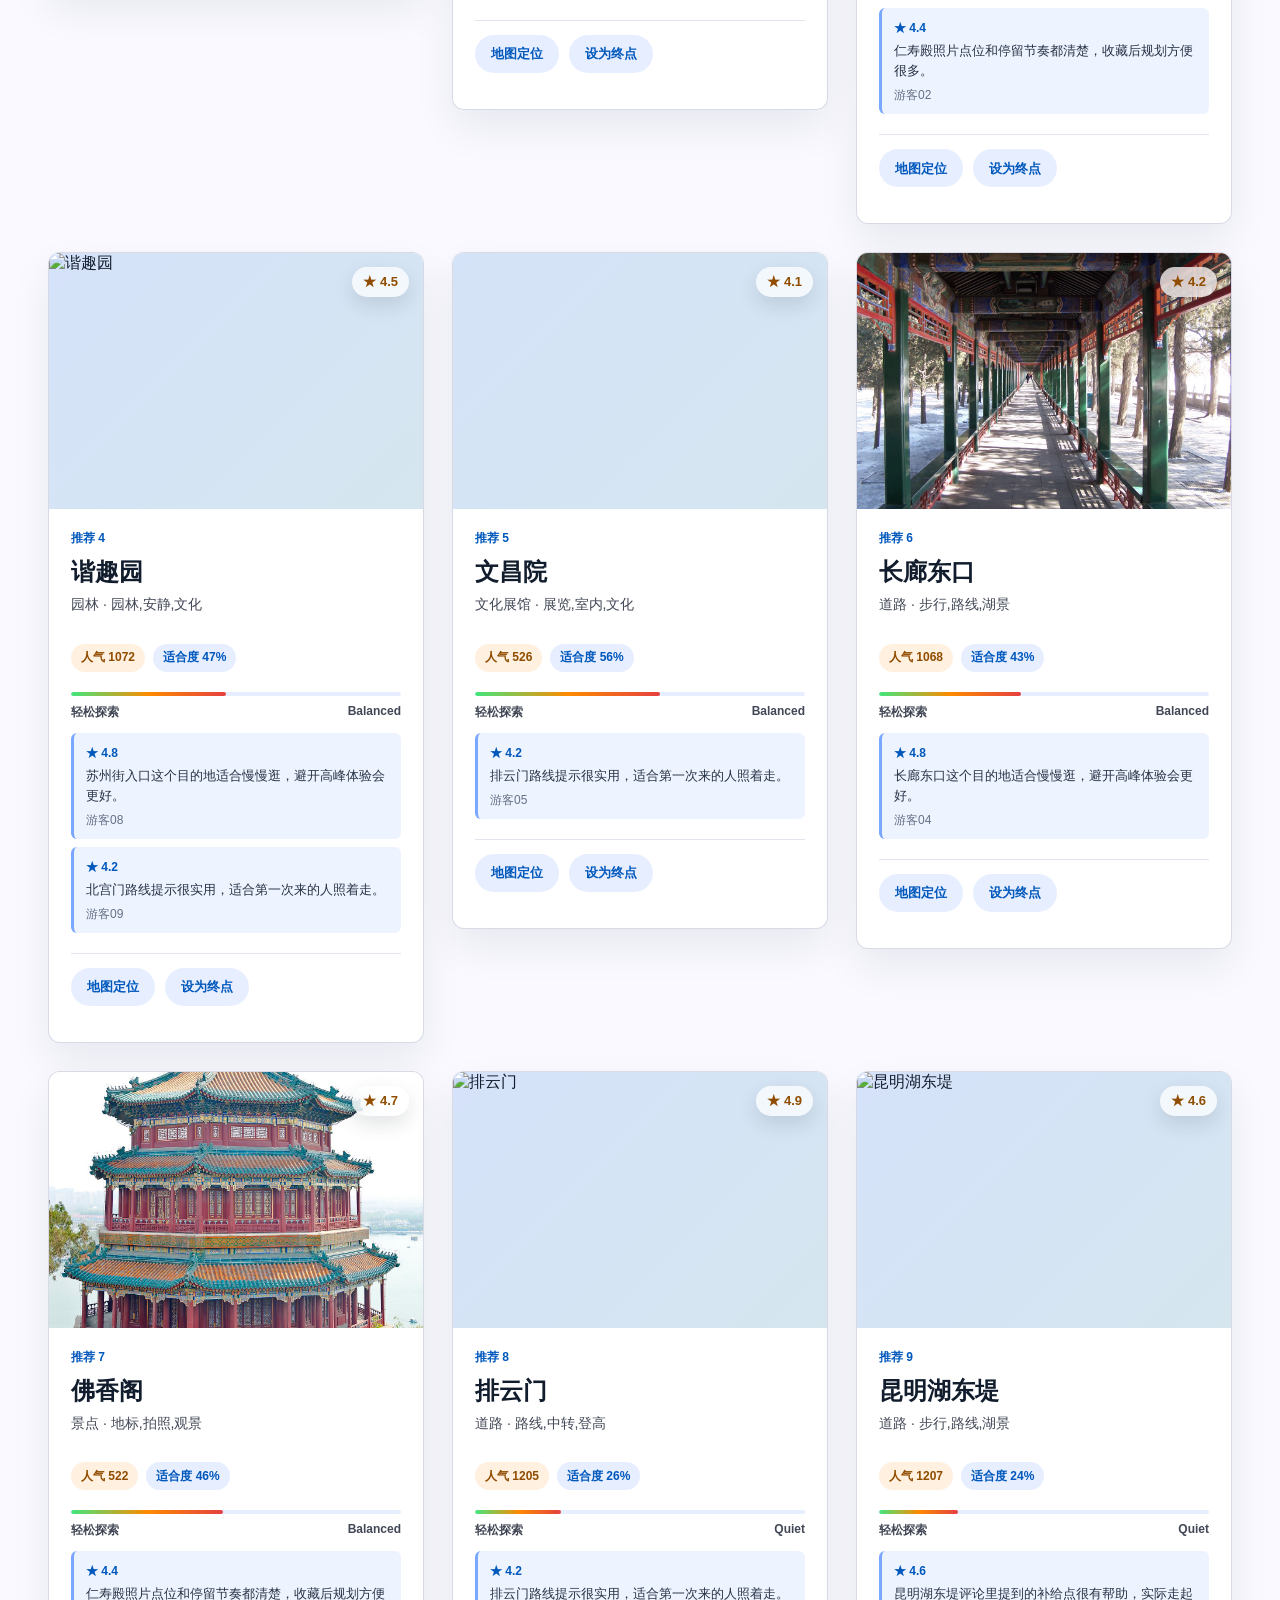
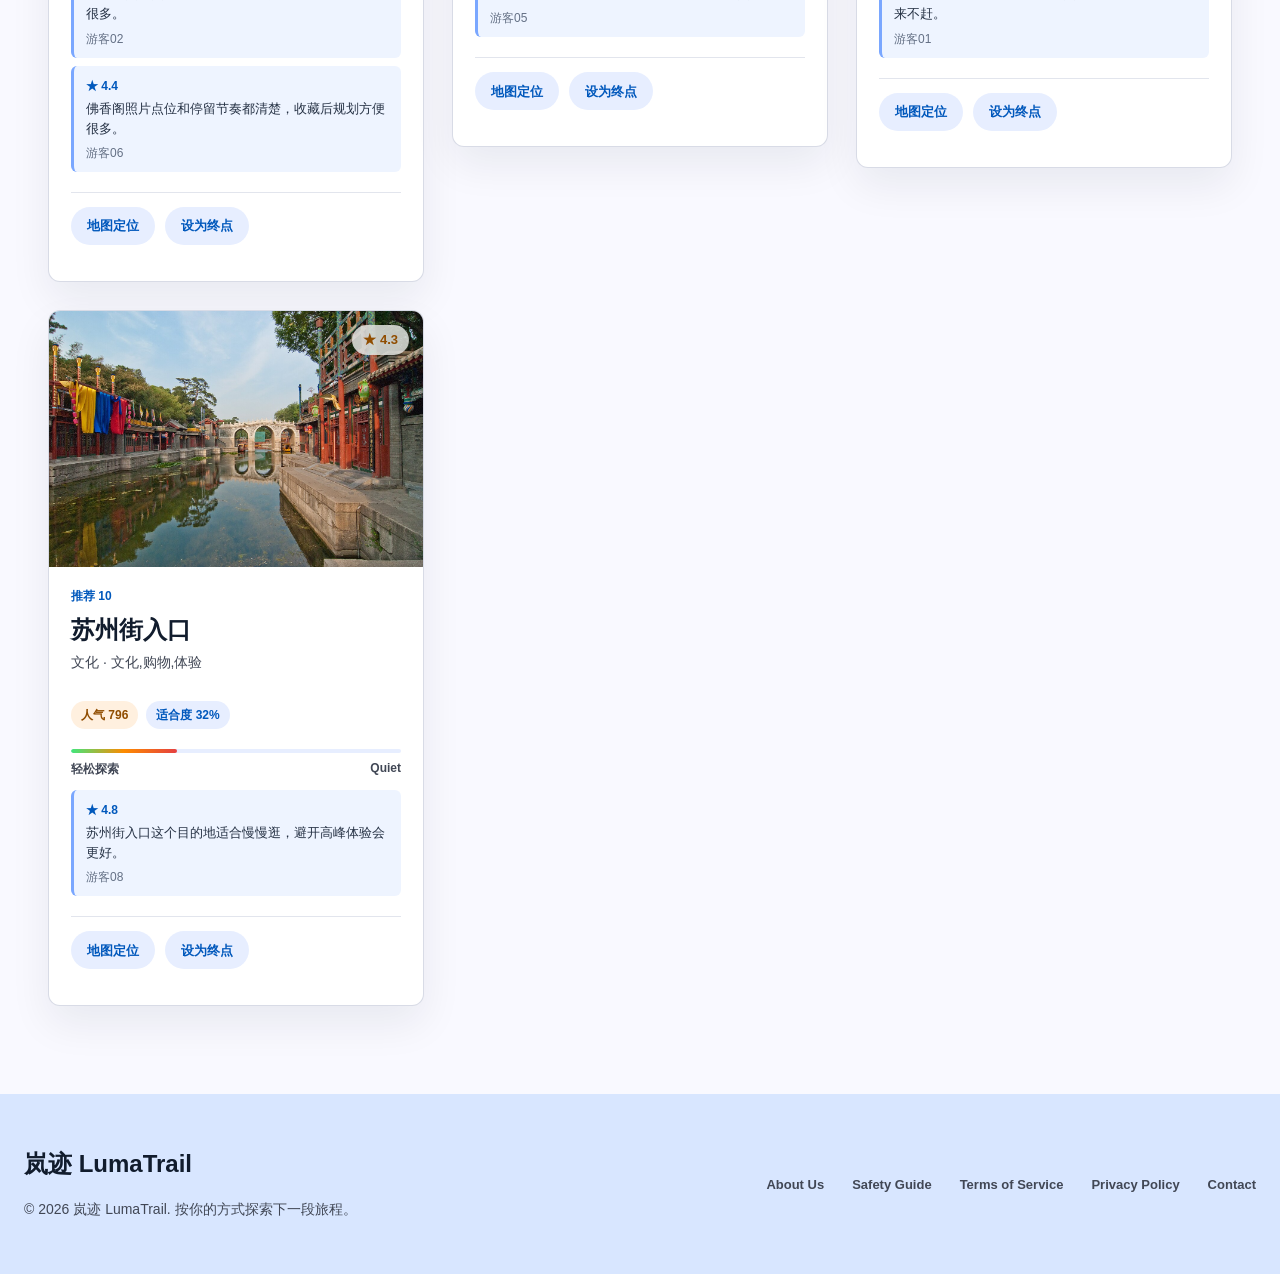
==== commit 67131e31: "前端优化：改进页面排版、样式和室内导航交互体验" ====
--- a/web/index.html
+++ b/web/index.html
@@ -6,7 +6,7 @@
   <title>岚迹 LumaTrail</title>
   <link rel="icon" href="./assets/brand/lumatrail-logo.svg">
   <link rel="stylesheet" href="./vendor/leaflet.css">
-  <link rel="stylesheet" href="./styles.css?v=20260606-brand-lumatrail">
+  <link rel="stylesheet" href="./styles.css?v=20260607-palace-network">
 </head>
 <body>
   <div class="app-shell">
@@ -122,10 +122,12 @@
               <div class="mode-toggle" role="group" aria-label="交通方式">
                 <button type="button" class="mode-button active" data-mode="walk">步行</button>
                 <button type="button" class="mode-button" data-mode="bike">骑行</button>
+                <button type="button" class="mode-button" data-mode="mixed">混合</button>
               </div>
               <label class="strategy-select">路线策略<select id="routeStrategySelect">
                 <option value="distance">最短距离</option>
                 <option value="time">最短时间</option>
+                <option value="transport">交通工具最短时间</option>
                 <option value="recommend">推荐路线</option>
               </select></label>
               <button id="routeButton" type="button" class="primary-button full">生成游览路线</button>
@@ -143,7 +145,7 @@
                 <label>室内终点<select id="indoorGoalSelect"></select></label>
               </div>
               <button id="indoorRouteButton" class="secondary-button full" type="button">生成室内路径</button>
-              <div id="indoorRouteResult" class="indoor-result">模拟文昌院：大门、电梯、楼层和展厅节点图。</div>
+              <div id="indoorRouteResult" class="indoor-result">支持大门到电梯、楼层间电梯导航、目标楼层到房间的三段式室内路径。</div>
             </div>
 
             <div class="quick-filters" aria-label="设施快捷筛选">
@@ -155,7 +157,7 @@
 
             <div class="section-row">
               <h2>多点游览</h2>
-              <button id="runMultiButton" type="button" class="small-button">生成环游路线</button>
+              <button id="runMultiButton" type="button" class="small-button">生成往返环游路线</button>
             </div>
             <div id="multiStopList" class="multi-stop-list"></div>
 
@@ -571,10 +573,10 @@
   </div>
 
   <script src="./vendor/leaflet.js"></script>
-  <script src="./scripts/core.js?v=20260606-remaining"></script>
+  <script src="./scripts/core.js?v=20260607-palace-network"></script>
   <script src="./scripts/data.js?v=20260606-remaining"></script>
   <script src="./scripts/map-controller.js?v=20260606-remaining"></script>
-  <script src="./scripts/route-indoor.js?v=20260606-remaining"></script>
+  <script src="./scripts/route-indoor.js?v=20260607-palace-network"></script>
   <script src="./scripts/recommend-search.js?v=20260606-remaining"></script>
   <script src="./scripts/diary-aigc.js?v=20260606-remaining"></script>
   <script src="./scripts/food.js?v=20260606-remaining"></script>
--- a/web/styles.css
+++ b/web/styles.css
@@ -2067,7 +2067,7 @@
 
 .mode-toggle {
   display: grid;
-  grid-template-columns: 1fr 1fr;
+  grid-template-columns: repeat(3, minmax(0, 1fr));
   border: 1px solid var(--outline);
   border-radius: var(--radius-sm);
   overflow: hidden;
@@ -3781,8 +3781,142 @@
   background: linear-gradient(180deg, #f8fbff 0 49%, #eef4ff 49% 51%, #fff 51% 100%);
 }
 
+.indoor-plan.has-floor-plan {
+  min-height: 230px;
+  background: #eef4ff;
+}
+
+.indoor-plan-image {
+  position: absolute;
+  inset: 0;
+  z-index: 0;
+  width: 100%;
+  height: 100%;
+  object-fit: var(--indoor-plan-fit, contain);
+  background: #fff;
+  filter: saturate(0.96) contrast(0.98);
+}
+
+.indoor-plan.has-floor-plan::before {
+  content: "";
+  position: absolute;
+  inset: 0;
+  z-index: 1;
+  background: linear-gradient(180deg, rgba(255, 255, 255, 0.16), rgba(230, 240, 255, 0.16));
+  pointer-events: none;
+}
+
+.indoor-plan-overlay {
+  position: absolute;
+  inset: 0;
+  z-index: 2;
+}
+
 .indoor-plan-preview {
   cursor: zoom-in;
+}
+
+.indoor-floor-stack {
+  position: relative;
+  display: grid;
+  gap: 14px;
+  margin: 14px 0;
+}
+
+.indoor-floor-stack.indoor-plan-preview {
+  cursor: zoom-in;
+}
+
+.indoor-floor-stack.indoor-plan-preview::after {
+  content: "点击放大";
+  position: sticky;
+  right: 12px;
+  bottom: 10px;
+  justify-self: end;
+  z-index: 8;
+  width: max-content;
+  border: 1px solid rgba(0, 88, 188, 0.18);
+  border-radius: 999px;
+  background: rgba(255, 255, 255, 0.9);
+  color: #0058bc;
+  padding: 5px 10px;
+  font-size: 12px;
+  font-weight: 900;
+  backdrop-filter: blur(12px);
+}
+
+.indoor-floor-section {
+  display: grid;
+  gap: 8px;
+  min-width: 0;
+}
+
+.indoor-floor-heading {
+  display: flex;
+  flex-wrap: wrap;
+  gap: 8px 10px;
+  align-items: center;
+  justify-content: space-between;
+  color: #647085;
+  font-size: 12px;
+  line-height: 1.4;
+}
+
+.indoor-floor-heading strong {
+  color: #0c1f38;
+  font-size: 14px;
+}
+
+.indoor-floor-heading a {
+  color: #0058bc;
+  font-weight: 900;
+  text-decoration: none;
+}
+
+.indoor-floor-section .indoor-plan {
+  margin: 0;
+}
+
+.indoor-transfer-list {
+  display: grid;
+  gap: 8px;
+  border: 1px solid rgba(180, 83, 9, 0.18);
+  border-radius: 12px;
+  background: rgba(255, 247, 237, 0.86);
+  padding: 10px 12px;
+}
+
+.indoor-transfer-list > span {
+  color: #92400e;
+  font-size: 12px;
+  font-weight: 900;
+}
+
+.indoor-transfer-list ol {
+  display: grid;
+  gap: 6px;
+  margin: 0;
+  padding: 0;
+  list-style: none;
+}
+
+.indoor-transfer-list li {
+  display: flex;
+  flex-wrap: wrap;
+  gap: 6px 10px;
+  justify-content: space-between;
+  color: #414755;
+  font-size: 12px;
+}
+
+.indoor-transfer-list strong {
+  color: #0c1f38;
+}
+
+#indoorRouteResult .indoor-floor-stack.indoor-plan-preview {
+  max-height: 540px;
+  overflow: auto;
+  padding-right: 4px;
 }
 
 .indoor-plan-preview::after {
@@ -3803,6 +3937,7 @@
 
 .indoor-floor {
   position: absolute;
+  z-index: 4;
   left: 12px;
   color: #647085;
   font-size: 12px;
@@ -3852,6 +3987,45 @@
   font-weight: 900;
 }
 
+.indoor-breakdown {
+  display: grid;
+  grid-template-columns: repeat(3, minmax(0, 1fr));
+  gap: 10px;
+  margin: 12px 0;
+}
+
+.indoor-breakdown section {
+  display: grid;
+  gap: 6px;
+  min-width: 0;
+  border: 1px solid rgba(0, 88, 188, 0.14);
+  border-radius: 12px;
+  background: rgba(255, 255, 255, 0.82);
+  padding: 10px;
+}
+
+.indoor-breakdown span {
+  color: #0058bc;
+  font-size: 12px;
+  font-weight: 900;
+}
+
+.indoor-breakdown strong {
+  color: #0c1f38;
+  font-size: 13px;
+}
+
+.indoor-breakdown p {
+  margin: 0;
+  color: #647085;
+  font-size: 12px;
+  line-height: 1.55;
+}
+
+.indoor-modal-side .indoor-breakdown {
+  grid-template-columns: 1fr;
+}
+
 .indoor-visualization-note {
   margin: 8px 0 0;
   color: #647085;
@@ -3910,18 +4084,18 @@
 
 .indoor-edge {
   position: absolute;
-  z-index: 0;
+  z-index: 2;
   height: 4px;
   border-radius: 999px;
-  background: rgba(122, 167, 255, 0.52);
-  opacity: 0.88;
+  background: rgba(0, 88, 188, 0.64);
+  opacity: 0.94;
   transform-origin: left center;
 }
 
 .indoor-edge.active {
-  height: 5px;
+  height: 6px;
   background: #0058bc;
-  box-shadow: 0 6px 16px rgba(0, 88, 188, 0.22);
+  box-shadow: 0 0 0 3px rgba(255, 255, 255, 0.72), 0 8px 18px rgba(0, 88, 188, 0.28);
 }
 
 .indoor-line-a {
@@ -3945,7 +4119,7 @@
 
 .indoor-node {
   position: absolute;
-  z-index: 1;
+  z-index: 3;
   max-width: 92px;
   transform: translate(-50%, -50%);
   border: 1px solid rgba(193, 198, 215, 0.72);
@@ -3958,6 +4132,44 @@
   white-space: nowrap;
 }
 
+.indoor-plan.has-floor-plan .indoor-node {
+  border-color: rgba(0, 88, 188, 0.32);
+  background: rgba(255, 255, 255, 0.92);
+  box-shadow: 0 6px 18px rgba(17, 28, 45, 0.16);
+  backdrop-filter: blur(8px);
+}
+
+.indoor-plan.has-floor-plan .indoor-node.minor {
+  width: 14px;
+  height: 14px;
+  max-width: none;
+  overflow: hidden;
+  border: 2px solid rgba(255, 255, 255, 0.94);
+  background: #0058bc;
+  color: transparent;
+  padding: 0;
+  box-shadow: 0 0 0 2px rgba(0, 88, 188, 0.22), 0 4px 12px rgba(17, 28, 45, 0.18);
+}
+
+.indoor-plan.has-floor-plan .indoor-node.minor:hover,
+.indoor-plan.has-floor-plan .indoor-node.minor:focus {
+  width: auto;
+  height: auto;
+  max-width: 110px;
+  overflow: visible;
+  border: 1px solid rgba(0, 88, 188, 0.32);
+  background: rgba(255, 255, 255, 0.96);
+  color: #414755;
+  padding: 5px 8px;
+}
+
+.indoor-plan.has-floor-plan .indoor-floor {
+  border-radius: 999px;
+  background: rgba(255, 255, 255, 0.82);
+  padding: 3px 8px;
+  backdrop-filter: blur(8px);
+}
+
 .indoor-node.active {
   border-color: #0058bc;
   background: #0058bc;
@@ -3965,6 +4177,25 @@
   box-shadow: 0 8px 20px rgba(0, 88, 188, 0.25);
 }
 
+.indoor-plan-credit {
+  position: absolute;
+  right: 12px;
+  top: 10px;
+  z-index: 4;
+  max-width: min(72%, 420px);
+  overflow: hidden;
+  border: 1px solid rgba(193, 198, 215, 0.72);
+  border-radius: 999px;
+  background: rgba(255, 255, 255, 0.9);
+  color: #647085;
+  padding: 5px 10px;
+  font-size: 11px;
+  font-weight: 800;
+  text-overflow: ellipsis;
+  white-space: nowrap;
+  backdrop-filter: blur(10px);
+}
+
 .indoor-map-modal-card {
   width: min(1080px, calc(100vw - 40px));
   max-height: min(86vh, 780px);
@@ -3981,6 +4212,10 @@
 .indoor-modal-layout .indoor-plan {
   min-height: min(64vh, 560px);
   margin: 0;
+}
+
+.indoor-modal-layout .indoor-plan.has-floor-plan {
+  min-height: min(70vh, 620px);
 }
 
 .indoor-modal-layout .indoor-plan::after {
@@ -4023,6 +4258,10 @@
     grid-template-columns: 1fr;
   }
 
+  .indoor-breakdown {
+    grid-template-columns: 1fr;
+  }
+
   .indoor-modal-layout .indoor-plan {
     min-height: 420px;
   }
@@ -4093,6 +4332,28 @@
 
 .destination-grid .card-actions {
   margin-top: auto;
+}
+
+.destination-grid .result-card .card-actions {
+  display: flex;
+  align-items: center;
+  gap: 10px;
+  width: 100%;
+  margin-top: 20px;
+  padding-top: 14px;
+  border-top: 1px solid rgba(193, 198, 215, 0.46);
+}
+
+.destination-grid .result-card .card-actions .link-button {
+  min-height: 38px;
+  border-radius: 999px;
+  padding: 9px 16px;
+  line-height: 1;
+  box-shadow: none;
+}
+
+.destination-grid .result-card .interest-label {
+  margin-bottom: 0;
 }
 
 /* Remaining-task polish: local route timing, diary collapse, hero carousel, and pannable indoor plans. */
@@ -4241,6 +4502,21 @@
   border-radius: 0;
 }
 
+.indoor-plan-pannable .indoor-floor-stack {
+  margin: 0;
+  padding: 12px;
+}
+
+.indoor-plan-pannable .indoor-floor-section .indoor-plan {
+  min-height: min(58vh, 520px);
+  border: 1px solid rgba(193, 198, 215, 0.72);
+  border-radius: 12px;
+}
+
+.indoor-plan-pannable .indoor-transfer-list {
+  margin-bottom: 8px;
+}
+
 @media (max-width: 640px) {
   .diary-compose-toggle {
     width: 100%;
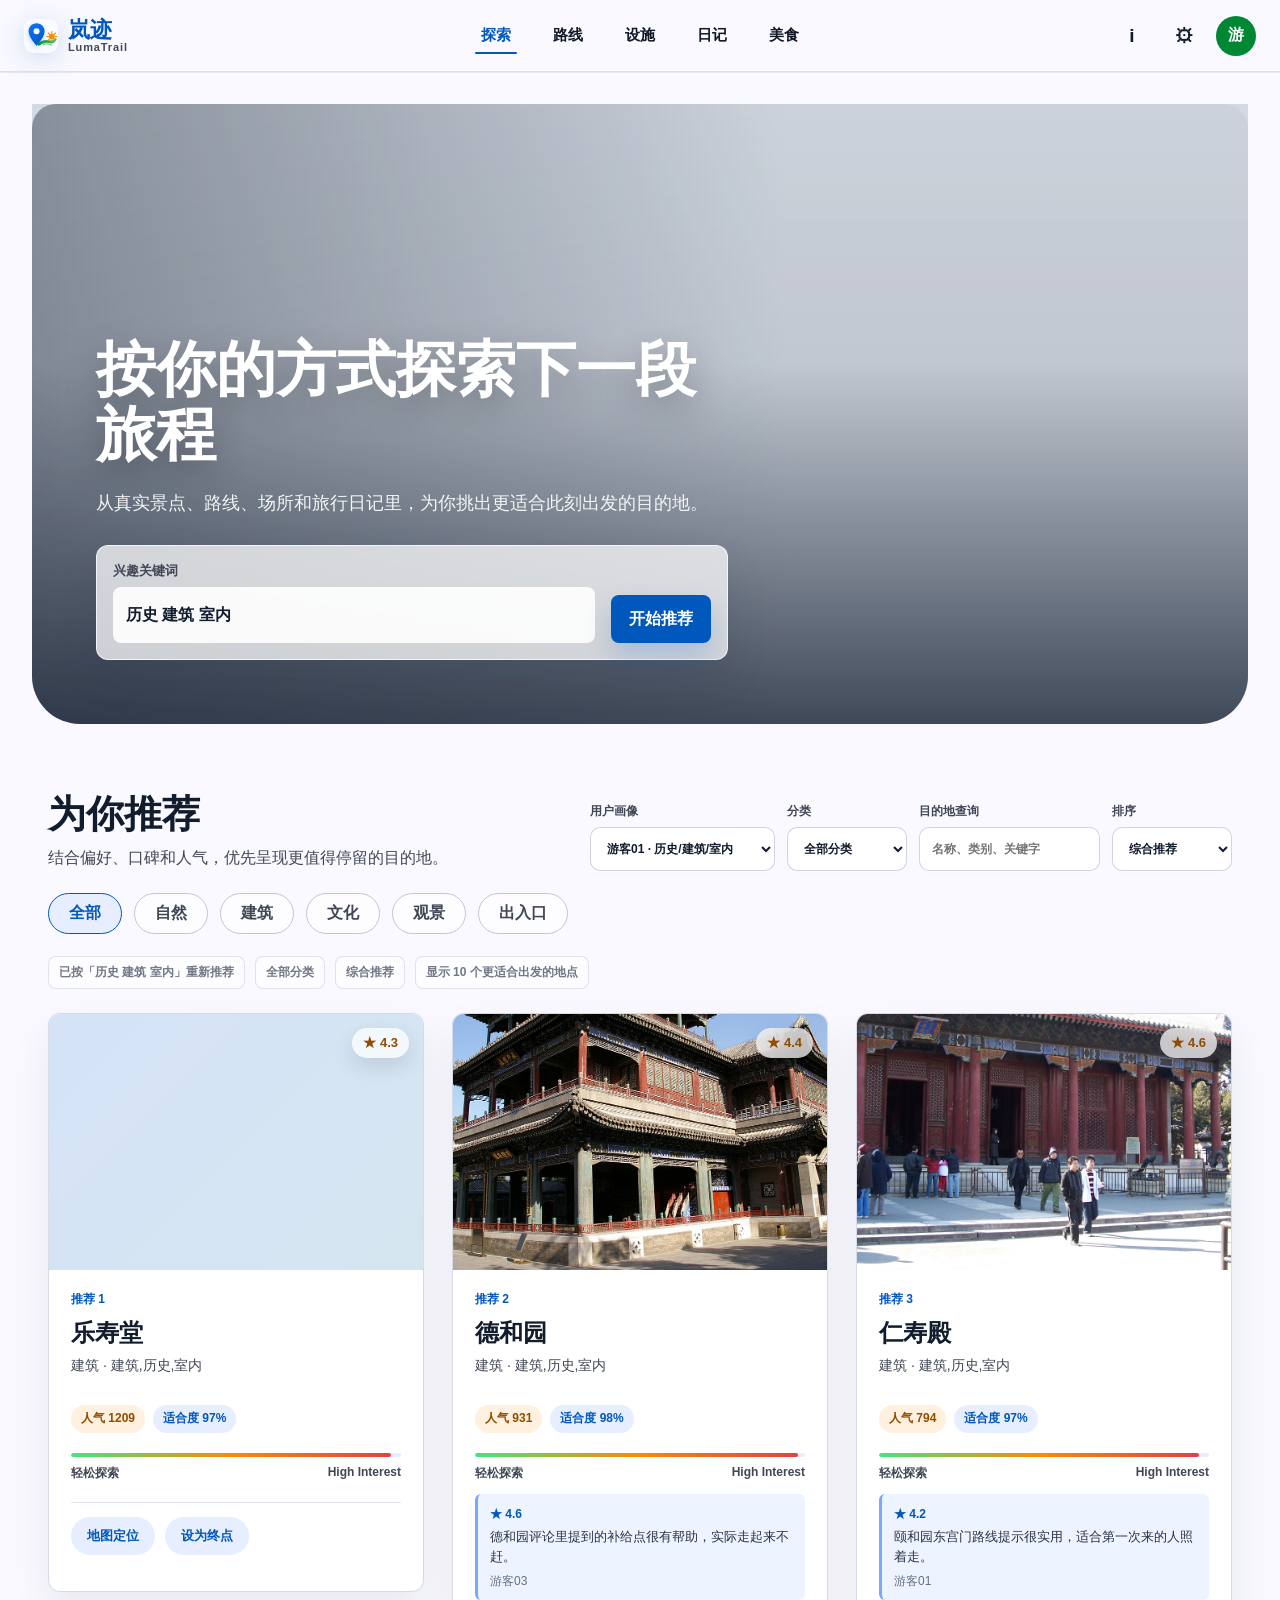
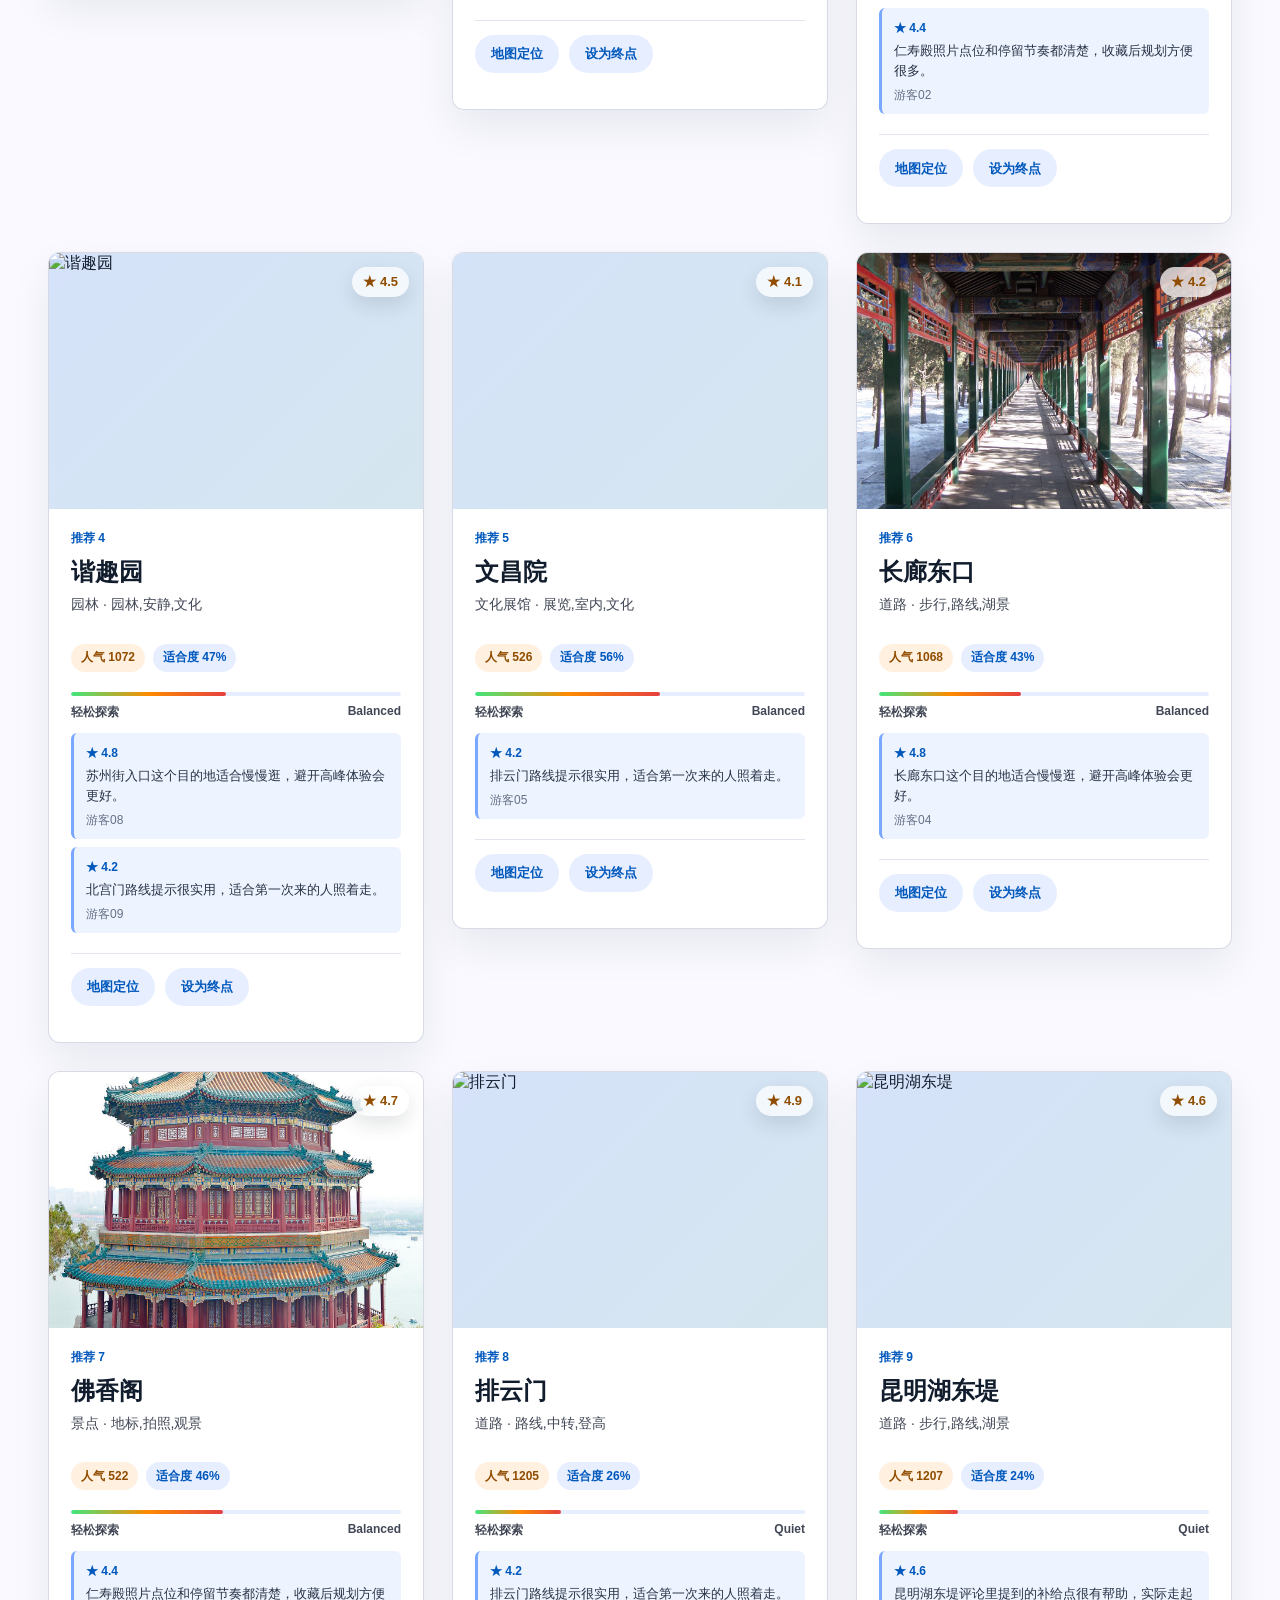
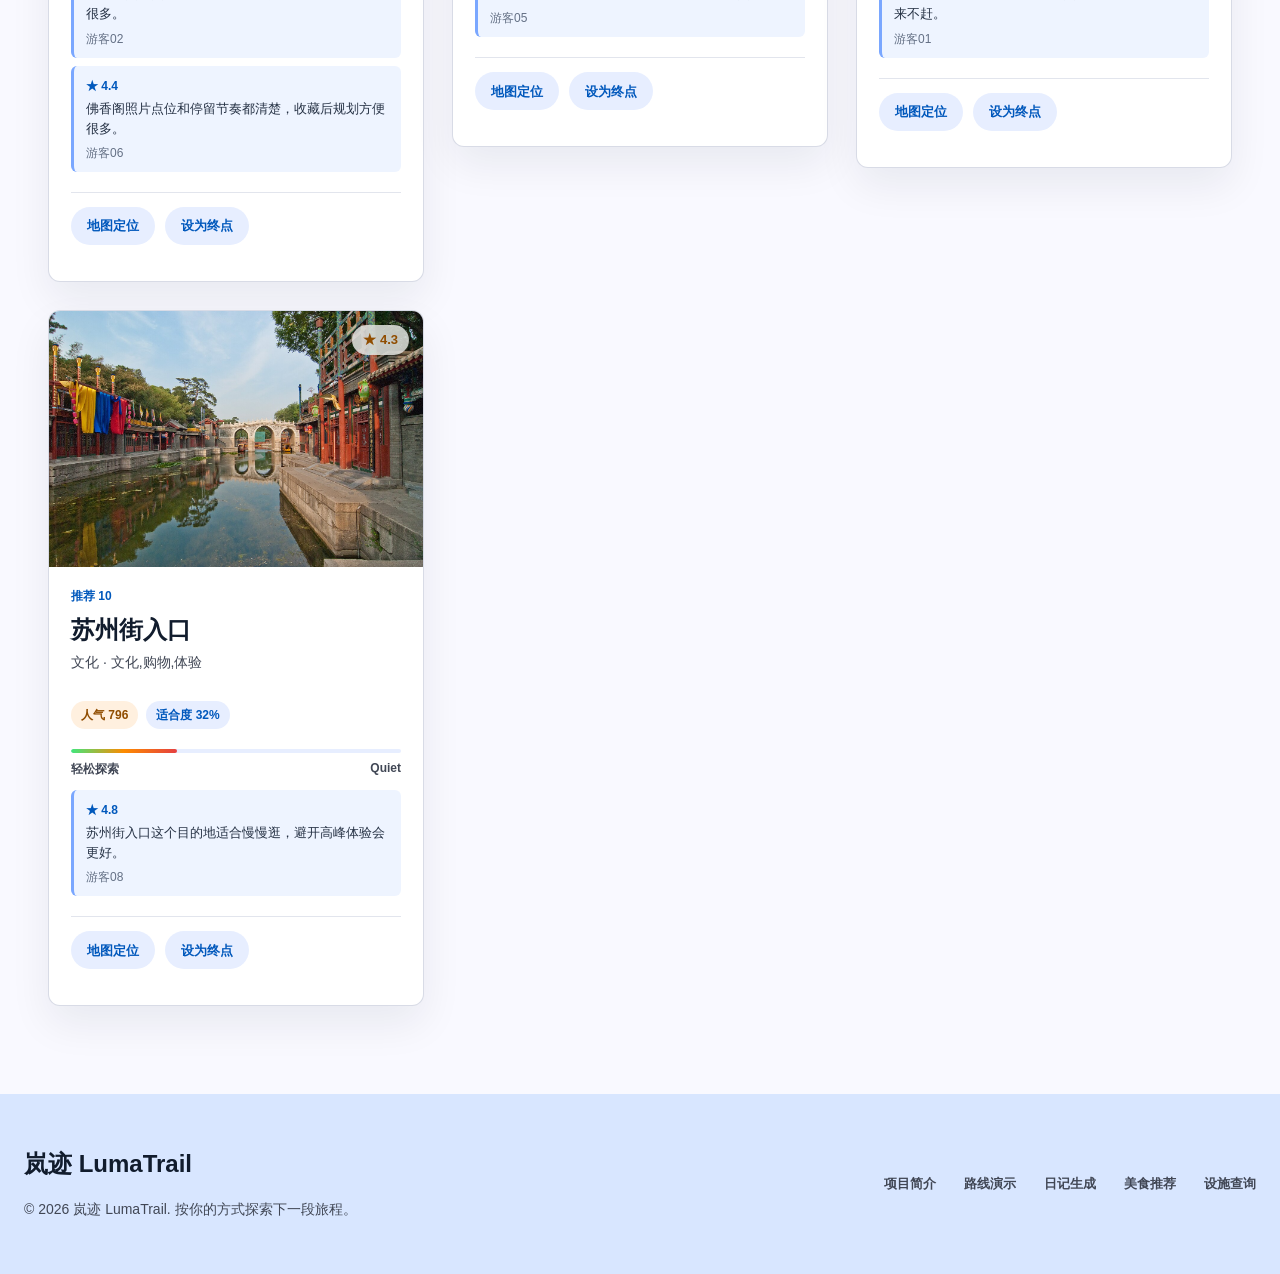
==== commit afe9fae2: "Polish demo routing and AIGC experience" ====
--- a/web/index.html
+++ b/web/index.html
@@ -6,7 +6,7 @@
   <title>岚迹 LumaTrail</title>
   <link rel="icon" href="./assets/brand/lumatrail-logo.svg">
   <link rel="stylesheet" href="./vendor/leaflet.css">
-  <link rel="stylesheet" href="./styles.css?v=20260607-palace-network">
+  <link rel="stylesheet" href="./styles.css?v=20260613-aigc-indoor">
 </head>
 <body>
   <div class="app-shell">
@@ -99,6 +99,7 @@
               <label for="nodeSearchInput">地图节点搜索</label>
               <input id="nodeSearchInput" type="search" placeholder="东宫门、长廊、苏州街..." autocomplete="off">
             </div>
+            <div id="mapModeLegend" class="map-mode-legend glass-panel" hidden aria-label="路线颜色图例"></div>
           </div>
 
           <aside class="route-sidebar" aria-label="路线详情">
@@ -124,16 +125,30 @@
                 <button type="button" class="mode-button" data-mode="bike">骑行</button>
                 <button type="button" class="mode-button" data-mode="mixed">混合</button>
               </div>
+              <p id="routeModeHint" class="storyboard-hint">选择区域后显示对应交通说明。</p>
               <label class="strategy-select">路线策略<select id="routeStrategySelect">
                 <option value="distance">最短距离</option>
                 <option value="time">最短时间</option>
-                <option value="transport">交通工具最短时间</option>
                 <option value="recommend">推荐路线</option>
               </select></label>
               <button id="routeButton" type="button" class="primary-button full">生成游览路线</button>
               <div id="routeQuickSummary" class="route-quick-summary" aria-live="polite">
                 <span>路线待生成</span>
                 <strong>选择起终点后查看距离和耗时</strong>
+              </div>
+              <div id="modeSegmentPanel" class="mode-segment-panel" hidden aria-live="polite"></div>
+              <div id="congestion-panel" class="congestion-panel is-collapsed" aria-live="polite" hidden>
+                <div class="congestion-panel-head">
+                  <div class="congestion-panel-title">
+                    <span>道路拥挤度</span>
+                    <small id="congestion-panel-summary"></small>
+                  </div>
+                  <div class="congestion-panel-actions">
+                    <button id="toggle-congestion-panel" type="button" class="small-button" aria-expanded="false" aria-controls="congestionList">展开</button>
+                    <button id="reset-congestion" type="button" class="small-button">重置</button>
+                  </div>
+                </div>
+                <div id="congestionList" class="congestion-list" hidden></div>
               </div>
             </div>
 
@@ -266,7 +281,7 @@
               </select></label>
               <label>检索方式<select id="diarySearchMode">
                 <option value="fulltext">全文检索</option>
-                <option value="title">标题精确</option>
+                <option value="title">标题检索</option>
                 <option value="destination">目的地</option>
               </select></label>
               <label>关键词<input id="diaryKeyword" type="search" placeholder="长廊、夕阳、苏州街"></label>
@@ -311,11 +326,11 @@
           <p>© 2026 岚迹 LumaTrail. 按你的方式探索下一段旅程。</p>
         </div>
         <nav class="footer-links" aria-label="辅助链接">
-          <a href="#recommendView" data-view="recommendView">About Us</a>
-          <a href="#routeView" data-view="routeView">Safety Guide</a>
-          <a href="#diaryView" data-view="diaryView">Terms of Service</a>
-          <a href="#foodView" data-view="foodView">Privacy Policy</a>
-          <a href="#queryView" data-view="queryView">Contact</a>
+          <a href="#recommendView" data-view="recommendView">项目简介</a>
+          <a href="#routeView" data-view="routeView">路线演示</a>
+          <a href="#diaryView" data-view="diaryView">日记生成</a>
+          <a href="#foodView" data-view="foodView">美食推荐</a>
+          <a href="#queryView" data-view="queryView">设施查询</a>
         </nav>
       </div>
     </footer>
@@ -506,7 +521,7 @@
       <article class="app-modal-card compact-modal-card">
         <button class="diary-modal-close" type="button" data-modal-close="statusModal" aria-label="关闭状态面板">×</button>
         <div class="modal-heading">
-          <p class="eyebrow">Status</p>
+          <p class="eyebrow">系统状态</p>
           <h2 id="statusModalTitle">数据状态</h2>
         </div>
         <div id="statusSummary" class="status-grid"></div>
@@ -518,7 +533,7 @@
       <article class="app-modal-card compact-modal-card">
         <button class="diary-modal-close" type="button" data-modal-close="settingsModal" aria-label="关闭设置面板">×</button>
         <div class="modal-heading">
-          <p class="eyebrow">Settings</p>
+          <p class="eyebrow">偏好设置</p>
           <h2 id="settingsModalTitle">应用设置</h2>
         </div>
         <label>视觉模式<select id="themeSelect">
@@ -556,7 +571,7 @@
       <article class="app-modal-card indoor-map-modal-card" tabindex="-1">
         <button class="diary-modal-close" type="button" data-modal-close="indoorMapModal" aria-label="关闭室内路径图">×</button>
         <div class="modal-heading">
-          <p class="eyebrow">Indoor Navigation</p>
+          <p class="eyebrow">室内导航</p>
           <h2 id="indoorMapModalTitle">室内路径图</h2>
         </div>
         <div id="indoorMapModalBody"></div>
@@ -573,12 +588,12 @@
   </div>
 
   <script src="./vendor/leaflet.js"></script>
-  <script src="./scripts/core.js?v=20260607-palace-network"></script>
+  <script src="./scripts/core.js?v=20260614-demo-polish"></script>
   <script src="./scripts/data.js?v=20260606-remaining"></script>
   <script src="./scripts/map-controller.js?v=20260606-remaining"></script>
-  <script src="./scripts/route-indoor.js?v=20260607-palace-network"></script>
+  <script src="./scripts/route-indoor.js?v=20260613-aigc-indoor"></script>
   <script src="./scripts/recommend-search.js?v=20260606-remaining"></script>
-  <script src="./scripts/diary-aigc.js?v=20260606-remaining"></script>
+  <script src="./scripts/diary-aigc.js?v=20260614-title-search"></script>
   <script src="./scripts/food.js?v=20260606-remaining"></script>
   <script src="./scripts/startup.js?v=20260606-remaining"></script>
 </body>
--- a/web/styles.css
+++ b/web/styles.css
@@ -4151,6 +4151,20 @@
   box-shadow: 0 0 0 2px rgba(0, 88, 188, 0.22), 0 4px 12px rgba(17, 28, 45, 0.18);
 }
 
+.indoor-node.hidden-node,
+.indoor-plan.has-floor-plan .indoor-node.hidden-node {
+  display: none;
+}
+
+.indoor-node.hidden-node.active,
+.indoor-plan.has-floor-plan .indoor-node.hidden-node.active {
+  display: inline-flex;
+}
+
+.indoor-edge.hidden-edge {
+  display: none;
+}
+
 .indoor-plan.has-floor-plan .indoor-node.minor:hover,
 .indoor-plan.has-floor-plan .indoor-node.minor:focus {
   width: auto;
@@ -4381,6 +4395,218 @@
   line-height: 1.35;
 }
 
+.congestion-panel {
+  display: grid;
+  gap: 10px;
+  margin-top: 12px;
+  padding: 12px;
+  border: 1px solid rgba(15, 39, 66, 0.12);
+  border-radius: 10px;
+  background: rgba(248, 251, 255, 0.9);
+}
+
+.congestion-panel[hidden] {
+  display: none;
+}
+
+.congestion-panel-head {
+  display: flex;
+  align-items: center;
+  justify-content: space-between;
+  gap: 10px;
+}
+
+.congestion-panel-title {
+  display: grid;
+  gap: 2px;
+  min-width: 0;
+}
+
+.congestion-panel-head span {
+  color: #0f2742;
+  font-size: 13px;
+  font-weight: 900;
+}
+
+.congestion-panel-title small {
+  color: #647085;
+  font-size: 11px;
+  line-height: 1.35;
+}
+
+.congestion-panel-actions {
+  display: flex;
+  align-items: center;
+  gap: 6px;
+  flex-shrink: 0;
+}
+
+.congestion-panel.is-collapsed {
+  gap: 0;
+}
+
+.congestion-list {
+  display: grid;
+  gap: 9px;
+  max-height: min(42vh, 360px);
+  overflow-y: auto;
+  padding-right: 2px;
+}
+
+.congestion-list[hidden] {
+  display: none;
+}
+
+.congestion-row {
+  display: grid;
+  grid-template-columns: minmax(0, 1fr) auto;
+  gap: 4px 10px;
+  align-items: center;
+  padding: 8px 0;
+  border-top: 1px solid rgba(193, 198, 215, 0.45);
+}
+
+.congestion-row:first-child {
+  border-top: 0;
+  padding-top: 0;
+}
+
+.congestion-row .congestion-road {
+  min-width: 0;
+  overflow: hidden;
+  color: #15283f;
+  font-size: 13px;
+  font-weight: 850;
+  text-overflow: ellipsis;
+  white-space: nowrap;
+}
+
+.congestion-row small {
+  grid-column: 1 / -1;
+  color: #647085;
+  font-size: 11px;
+  line-height: 1.35;
+}
+
+.congestion-row input {
+  grid-column: 1;
+  width: 100%;
+  margin: 0;
+}
+
+.congestion-row output {
+  grid-column: 2;
+  min-width: 42px;
+  color: #414755;
+  font-size: 12px;
+  font-weight: 850;
+  text-align: right;
+}
+
+.mode-segment-breakdown {
+  margin: 0;
+  padding: 0;
+  border-top: 0;
+}
+
+.mode-segment-panel {
+  margin-top: 10px;
+}
+
+.mode-segment-panel[hidden] {
+  display: none;
+}
+
+.map-mode-legend {
+  position: absolute;
+  left: 16px;
+  bottom: 16px;
+  z-index: 500;
+  min-width: 132px;
+  padding: 10px 12px;
+}
+
+.map-mode-legend[hidden] {
+  display: none;
+}
+
+.map-mode-legend .eyebrow {
+  margin: 0 0 6px;
+}
+
+.mode-segment-legend {
+  display: flex;
+  flex-wrap: wrap;
+  gap: 8px;
+  margin: 8px 0 10px;
+}
+
+.mode-chip {
+  display: inline-flex;
+  align-items: center;
+  gap: 6px;
+  padding: 4px 10px 4px 6px;
+  border-radius: 999px;
+  background: #f4f7ff;
+  color: #2f3440;
+  font-size: 12px;
+  font-weight: 700;
+}
+
+.mode-chip i {
+  width: 10px;
+  height: 10px;
+  border-radius: 999px;
+  flex-shrink: 0;
+}
+
+.mode-segment-list {
+  list-style: none;
+  margin: 0;
+  padding: 0;
+  display: grid;
+  gap: 8px;
+}
+
+.mode-segment-item {
+  display: grid;
+  grid-template-columns: auto 1fr;
+  gap: 10px;
+  align-items: start;
+  padding: 10px 12px;
+  border-radius: 12px;
+  background: #f8faff;
+  border: 1px solid #e3ebfb;
+}
+
+.mode-segment-badge {
+  display: inline-flex;
+  align-items: center;
+  justify-content: center;
+  min-width: 52px;
+  padding: 4px 8px;
+  border-radius: 999px;
+  color: #fff;
+  font-size: 11px;
+  font-weight: 800;
+  line-height: 1.2;
+}
+
+.mode-segment-copy strong {
+  display: block;
+  color: #1f2430;
+  font-size: 13px;
+  line-height: 1.35;
+}
+
+.mode-segment-copy small {
+  display: block;
+  margin-top: 4px;
+  color: #5d6472;
+  font-size: 12px;
+  line-height: 1.4;
+}
+
 .diary-compose-toggle {
   width: min(220px, 100%);
   justify-self: start;
@@ -4517,6 +4743,267 @@
   margin-bottom: 8px;
 }
 
+/* Indoor display refinement: map-like hierarchy and clearer route semantics. */
+.indoor-route-card {
+  display: grid;
+  gap: 12px;
+  border: 1px solid rgba(123, 139, 161, 0.28);
+  border-radius: 14px;
+  background: linear-gradient(180deg, rgba(255, 255, 255, 0.96), rgba(247, 249, 252, 0.94));
+  padding: 14px;
+  box-shadow: 0 14px 34px rgba(17, 28, 45, 0.08);
+}
+
+.indoor-route-card-empty {
+  background: rgba(255, 255, 255, 0.9);
+}
+
+.indoor-route-card-head {
+  display: flex;
+  flex-wrap: wrap;
+  gap: 8px 12px;
+  align-items: baseline;
+  justify-content: space-between;
+}
+
+.indoor-route-card-head span {
+  color: #667085;
+  font-size: 12px;
+  font-weight: 900;
+  letter-spacing: 0;
+}
+
+.indoor-route-card-head strong {
+  color: #172033;
+  font-size: 20px;
+  line-height: 1.2;
+}
+
+.indoor-route-card .indoor-source {
+  margin-top: -2px;
+}
+
+.indoor-route-meta {
+  gap: 10px;
+}
+
+.indoor-route-meta span {
+  justify-items: start;
+  place-items: initial;
+  min-height: 48px;
+  border-color: rgba(123, 139, 161, 0.22);
+  background: #f7f9fc;
+  padding: 9px 10px;
+}
+
+.indoor-route-meta small {
+  color: #667085;
+  font-size: 11px;
+  font-weight: 900;
+}
+
+.indoor-route-meta strong {
+  color: #172033;
+  font-size: 14px;
+}
+
+.indoor-map-shell {
+  overflow: hidden;
+  border: 1px solid rgba(123, 139, 161, 0.28);
+  border-radius: 16px;
+  background: #f4f6f9;
+}
+
+.indoor-map-shell-bar,
+.indoor-map-legend {
+  display: flex;
+  flex-wrap: wrap;
+  gap: 8px 12px;
+  align-items: center;
+  justify-content: space-between;
+  padding: 10px 12px;
+}
+
+.indoor-map-shell-bar {
+  border-bottom: 1px solid rgba(123, 139, 161, 0.2);
+  background: #fbfcfe;
+}
+
+.indoor-map-shell-bar span {
+  color: #667085;
+  font-size: 12px;
+  font-weight: 900;
+}
+
+.indoor-map-shell-bar strong {
+  min-width: 0;
+  color: #172033;
+  font-size: 13px;
+  overflow: hidden;
+  text-overflow: ellipsis;
+  white-space: nowrap;
+}
+
+.indoor-map-legend {
+  justify-content: flex-start;
+  border-top: 1px solid rgba(123, 139, 161, 0.2);
+  background: rgba(255, 255, 255, 0.78);
+  color: #4b5563;
+  font-size: 12px;
+  font-weight: 800;
+}
+
+.indoor-map-legend span {
+  display: inline-flex;
+  gap: 6px;
+  align-items: center;
+}
+
+.legend-dot {
+  width: 10px;
+  height: 10px;
+  border-radius: 999px;
+  box-shadow: 0 0 0 3px rgba(255, 255, 255, 0.88);
+}
+
+.legend-dot.start {
+  background: #0f766e;
+}
+
+.legend-dot.goal {
+  background: #b45309;
+}
+
+.legend-line {
+  width: 28px;
+  height: 4px;
+  border-radius: 999px;
+  background: #c2410c;
+}
+
+.indoor-map-shell .indoor-plan,
+.indoor-map-shell .indoor-floor-stack {
+  margin: 0;
+  border: 0;
+  border-radius: 0;
+}
+
+.indoor-map-shell .indoor-plan {
+  background:
+    linear-gradient(rgba(123, 139, 161, 0.12) 1px, transparent 1px),
+    linear-gradient(90deg, rgba(123, 139, 161, 0.12) 1px, transparent 1px),
+    #f8fafc;
+  background-size: 32px 32px;
+}
+
+.indoor-map-shell .indoor-plan.has-floor-plan {
+  background: #f3f5f8;
+}
+
+.indoor-map-shell .indoor-plan.has-floor-plan::before {
+  background: linear-gradient(180deg, rgba(255, 255, 255, 0.08), rgba(15, 23, 42, 0.04));
+}
+
+.indoor-map-shell .indoor-edge {
+  height: 3px;
+  background: rgba(71, 85, 105, 0.36);
+}
+
+.indoor-map-shell .indoor-edge.active {
+  height: 7px;
+  background: #c2410c;
+  box-shadow: 0 0 0 3px rgba(255, 255, 255, 0.82), 0 10px 22px rgba(194, 65, 12, 0.28);
+}
+
+.indoor-map-shell .indoor-node {
+  border-color: rgba(100, 116, 139, 0.34);
+  border-radius: 8px;
+  background: rgba(255, 255, 255, 0.92);
+  color: #1f2937;
+  box-shadow: 0 8px 20px rgba(17, 28, 45, 0.12);
+}
+
+.indoor-map-shell .indoor-node.role-elevator,
+.indoor-map-shell .indoor-node.role-service {
+  border-color: rgba(15, 118, 110, 0.28);
+  background: rgba(240, 253, 250, 0.94);
+}
+
+.indoor-map-shell .indoor-node.role-room {
+  border-color: rgba(180, 83, 9, 0.22);
+  background: rgba(255, 251, 235, 0.94);
+}
+
+.indoor-map-shell .indoor-node.start-node,
+.indoor-map-shell .indoor-node.goal-node {
+  border-radius: 999px;
+  color: #fff;
+  padding-inline: 10px;
+  box-shadow: 0 0 0 4px rgba(255, 255, 255, 0.86), 0 12px 24px rgba(17, 28, 45, 0.22);
+}
+
+.indoor-map-shell .indoor-node.start-node {
+  border-color: #0f766e;
+  background: #0f766e;
+}
+
+.indoor-map-shell .indoor-node.goal-node {
+  border-color: #b45309;
+  background: #b45309;
+}
+
+.indoor-map-shell .indoor-node.active:not(.start-node):not(.goal-node) {
+  border-color: #c2410c;
+  background: #c2410c;
+  color: #fff;
+}
+
+.indoor-map-shell .indoor-node.hidden-node.active:not(.start-node):not(.goal-node),
+.indoor-map-shell .indoor-node.role-path.active:not(.start-node):not(.goal-node) {
+  display: inline-flex;
+  width: 14px;
+  height: 14px;
+  max-width: none;
+  overflow: hidden;
+  border: 2px solid rgba(255, 255, 255, 0.96);
+  border-radius: 999px;
+  background: #c2410c;
+  color: transparent;
+  padding: 0;
+  box-shadow: 0 0 0 3px rgba(194, 65, 12, 0.18), 0 8px 16px rgba(17, 28, 45, 0.18);
+}
+
+.indoor-map-shell .indoor-node.minor {
+  border-radius: 999px;
+}
+
+.indoor-breakdown section,
+.indoor-step-list li {
+  border-color: rgba(123, 139, 161, 0.24);
+  background: rgba(255, 255, 255, 0.9);
+}
+
+.indoor-step-list li {
+  grid-template-columns: 30px minmax(0, 1fr) auto;
+  box-shadow: 0 8px 18px rgba(17, 28, 45, 0.05);
+}
+
+.indoor-step-list span {
+  background: #172033;
+}
+
+.indoor-modal-side {
+  background: #fbfcfe;
+}
+
+.indoor-plan-pannable .indoor-map-shell {
+  min-height: 460px;
+}
+
+.indoor-plan-pannable .indoor-map-shell .indoor-plan {
+  min-height: 460px;
+}
+
 @media (max-width: 640px) {
   .diary-compose-toggle {
     width: 100%;
